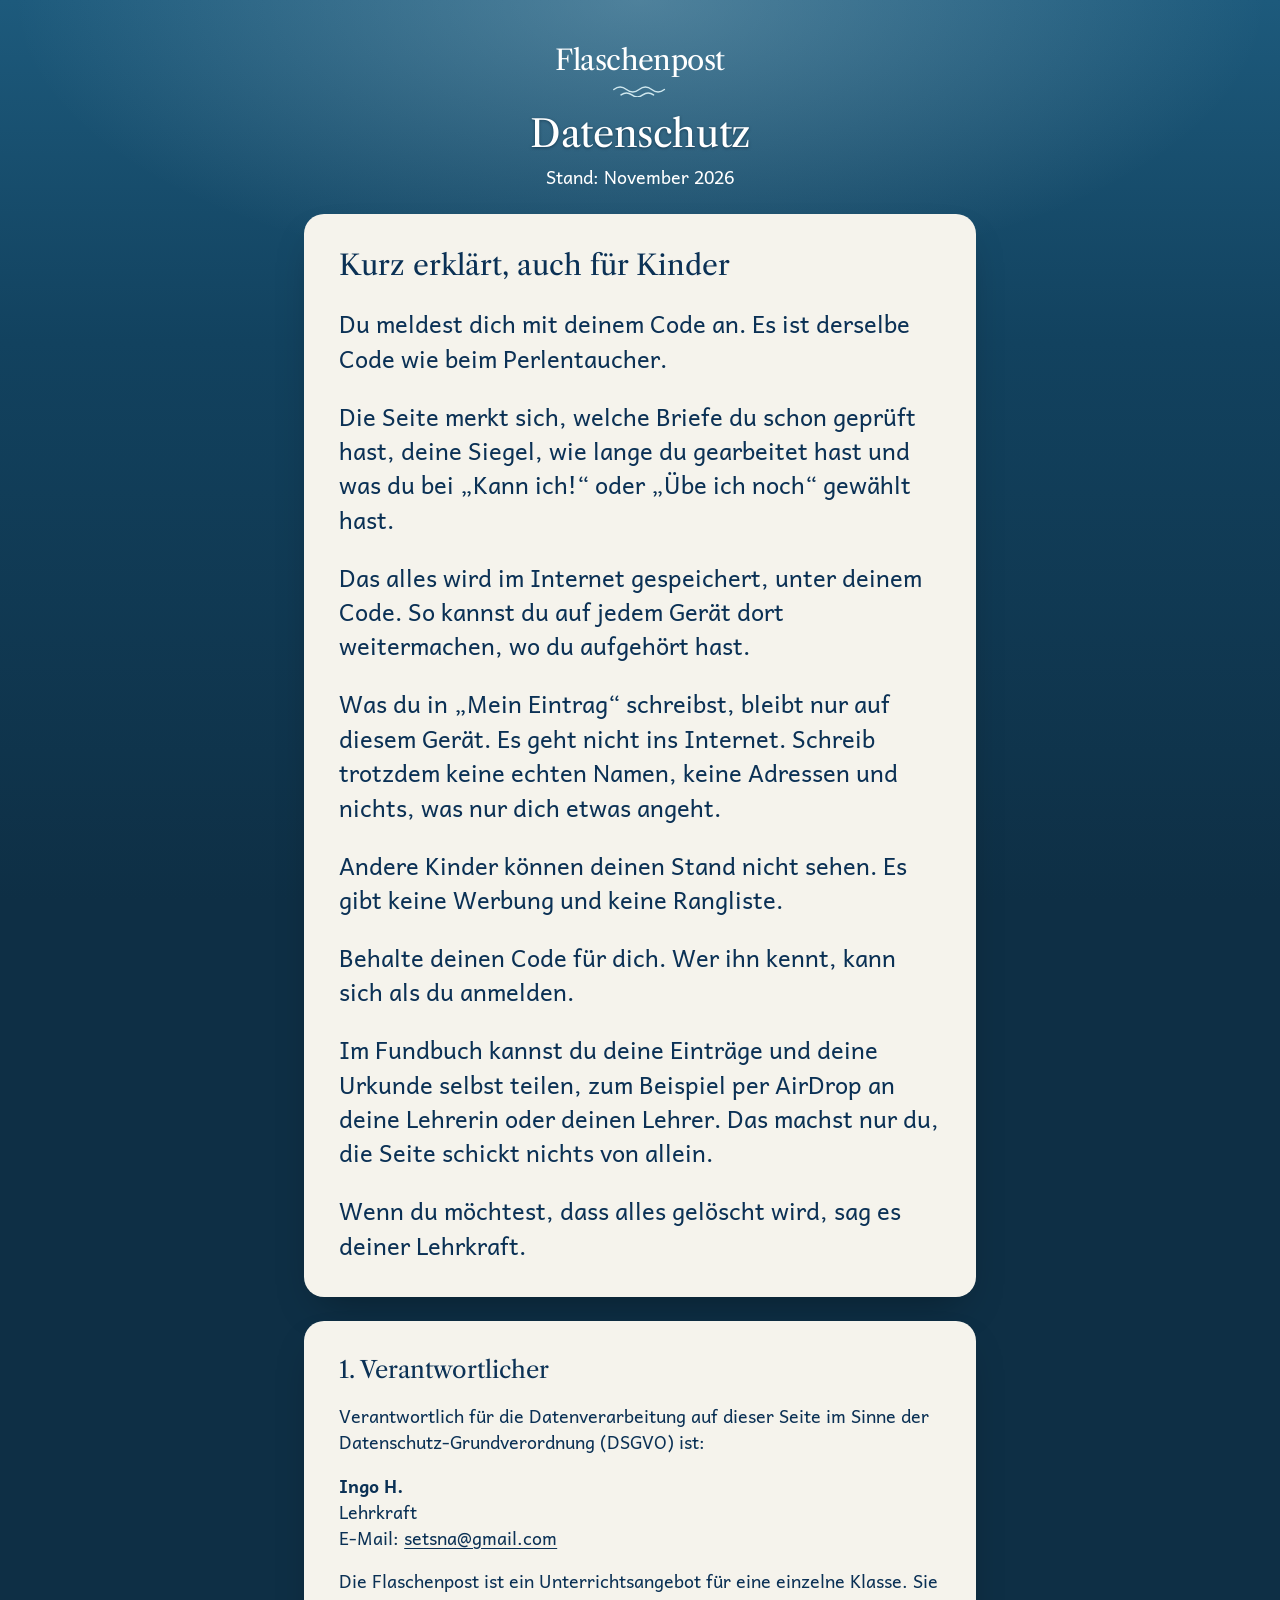
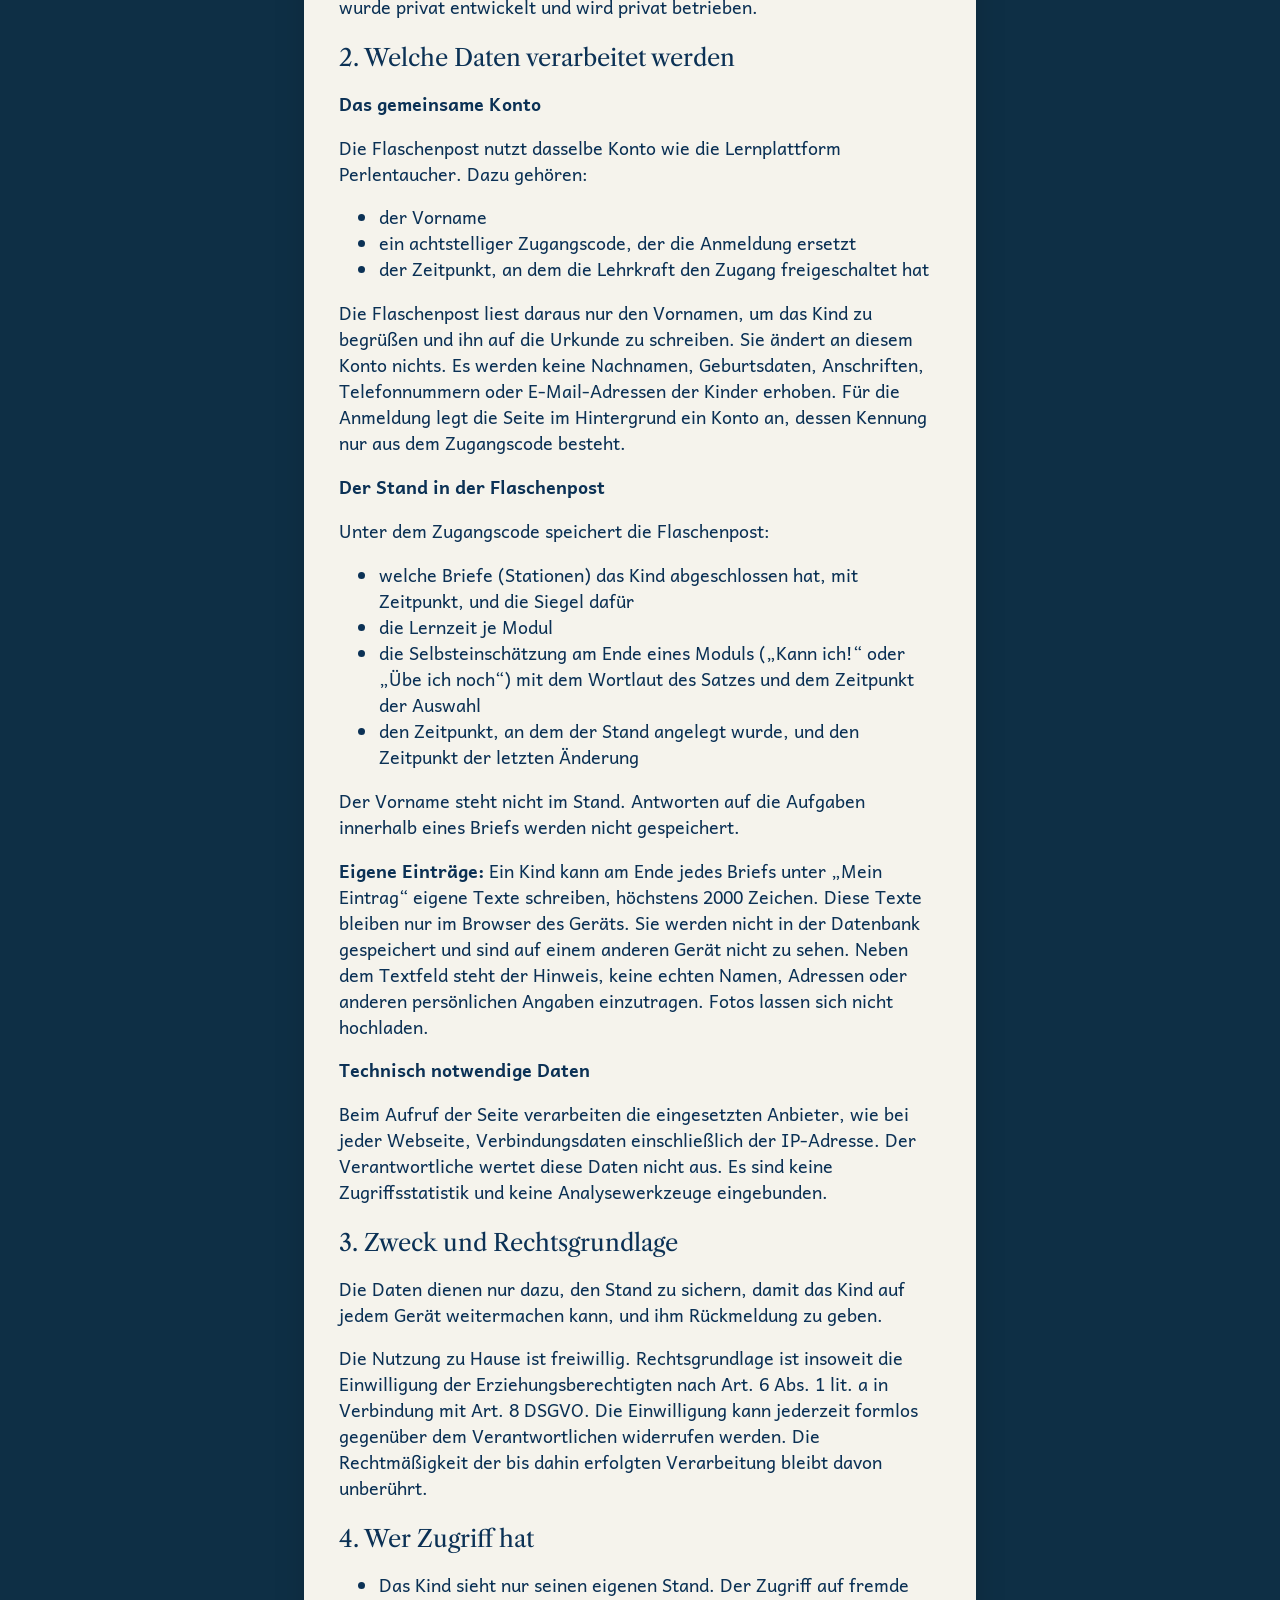
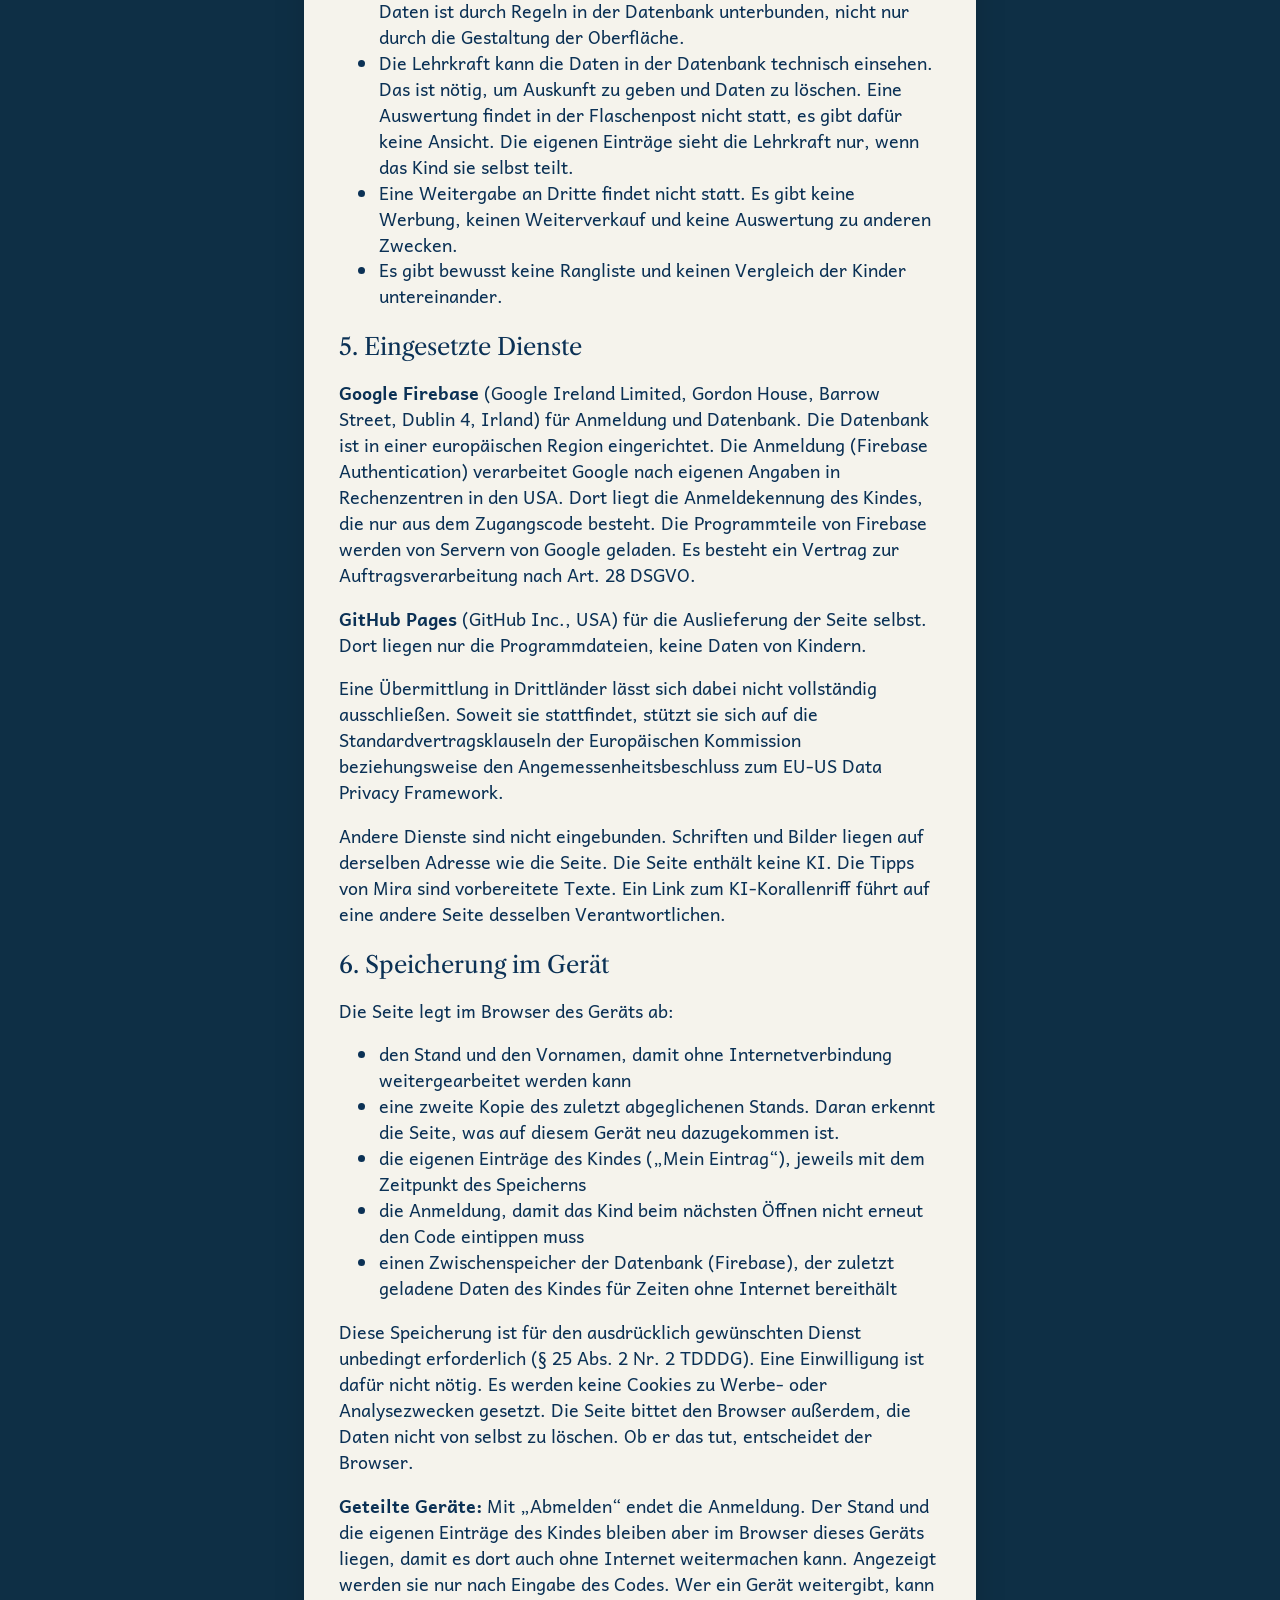
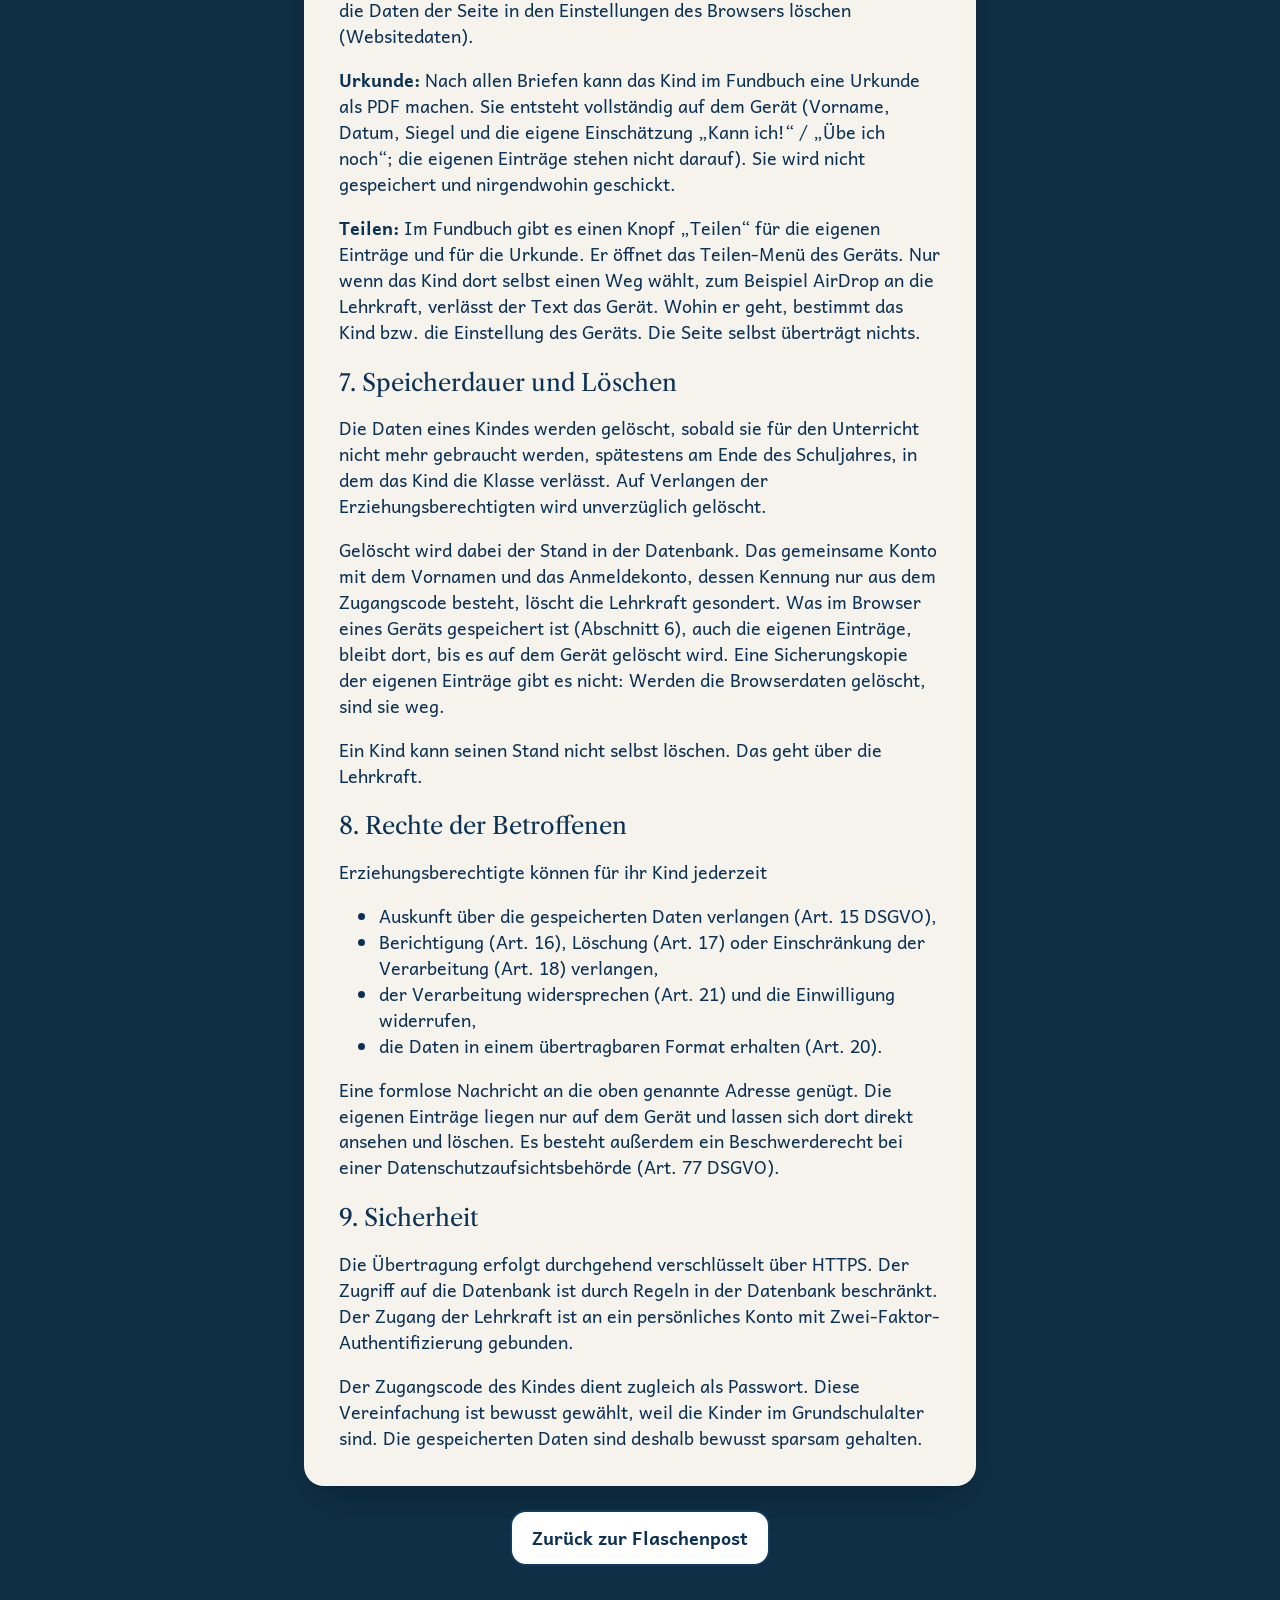
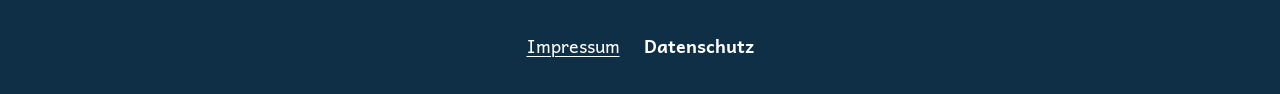
==== datenschutz.html @ 36c336b0 "Zugangscode nur noch hinter dem # aus der Adresse lesen (v=69) Ein Code hinter einem ? ginge mit dem" ====
<!doctype html>
<html lang="de">
<head>
  <meta charset="utf-8">
  <meta name="viewport" content="width=device-width, initial-scale=1, viewport-fit=cover">
  <meta http-equiv="Content-Security-Policy" content="default-src 'self'; img-src 'self'; style-src 'self'; script-src 'self'; font-src 'self'; connect-src 'self'; manifest-src 'self'; base-uri 'none'; form-action 'none'; object-src 'none'">
  <meta name="referrer" content="no-referrer">
  <meta name="robots" content="noindex, nofollow">
  <meta name="theme-color" content="#0e2f45">
  <title>Datenschutz – Flaschenpost</title>
  <link rel="icon" href="bilder/favicon-64.png?b=1">
  <link rel="manifest" href="manifest.webmanifest">
  <link rel="apple-touch-icon" href="bilder/app-180.png?b=1">
  <meta name="apple-mobile-web-app-capable" content="yes">
  <meta name="mobile-web-app-capable" content="yes">
  <meta name="apple-mobile-web-app-title" content="Flaschenpost">
  <meta name="apple-mobile-web-app-status-bar-style" content="black-translucent">
  <link rel="stylesheet" href="css/tokens.css?v=69">
  <link rel="stylesheet" href="css/flaschenpost.css?v=69">
</head>
<body>
  <main class="seite">
    <header class="kopf">
      <a class="wortmarke" href="./">Flaschenpost<svg class="welle" viewBox="0 0 62 14" aria-hidden="true" focusable="false"><path d="M2 5c5-4 9-4 14 0s9 4 14 0 9-4 14 0 9 4 14 0M10 11c4-3 8-3 12 0s8 3 12 0 8-3 12 0" fill="none" stroke-width="1.6" stroke-linecap="round"/></svg></a>
      <h1>Datenschutz</h1>
      <p class="kopf__unter">Stand: November 2026</p>
    </header>

    <section class="papier" aria-labelledby="h-kurz">
      <h2 id="h-kurz">Kurz erklärt, auch für Kinder</h2>
      <p>Du meldest dich mit deinem Code an. Es ist derselbe Code wie beim Perlentaucher.</p>
      <p>Die Seite merkt sich, welche Briefe du schon geprüft hast, deine Siegel, wie lange du gearbeitet hast und was du bei „Kann ich!“ oder „Übe ich noch“ gewählt hast.</p>
      <p>Das alles wird im Internet gespeichert, unter deinem Code. So kannst du auf jedem Gerät dort weitermachen, wo du aufgehört hast.</p>
      <p>Was du in „Mein Eintrag“ schreibst, bleibt nur auf diesem Gerät. Es geht nicht ins Internet. Schreib trotzdem keine echten Namen, keine Adressen und nichts, was nur dich etwas angeht.</p>
      <p>Andere Kinder können deinen Stand nicht sehen. Es gibt keine Werbung und keine Rangliste.</p>
      <p>Behalte deinen Code für dich. Wer ihn kennt, kann sich als du anmelden.</p>
      <p>Im Fundbuch kannst du deine Einträge und deine Urkunde selbst teilen, zum Beispiel per AirDrop an deine Lehrerin oder deinen Lehrer. Das machst nur du, die Seite schickt nichts von allein.</p>
      <p>Wenn du möchtest, dass alles gelöscht wird, sag es deiner Lehrkraft.</p>
    </section>

    <section class="papier rechtstext" aria-label="Datenschutzerklärung">
      <h2>1. Verantwortlicher</h2>
      <p>Verantwortlich für die Datenverarbeitung auf dieser Seite im Sinne der Datenschutz-Grundverordnung (DSGVO) ist:</p>
      <p><b>Ingo H.</b><br>Lehrkraft<br>E-Mail: <a href="mailto:setsna@gmail.com">setsna@gmail.com</a></p>
      <p>Die Flaschenpost ist ein Unterrichtsangebot für eine einzelne Klasse. Sie wurde privat entwickelt und wird privat betrieben.</p>

      <h2>2. Welche Daten verarbeitet werden</h2>
      <h3>Das gemeinsame Konto</h3>
      <p>Die Flaschenpost nutzt dasselbe Konto wie die Lernplattform Perlentaucher. Dazu gehören:</p>
      <ul>
        <li>der Vorname</li>
        <li>ein achtstelliger Zugangscode, der die Anmeldung ersetzt</li>
        <li>der Zeitpunkt, an dem die Lehrkraft den Zugang freigeschaltet hat</li>
      </ul>
      <p>Die Flaschenpost liest daraus nur den Vornamen, um das Kind zu begrüßen und ihn auf die Urkunde zu schreiben. Sie ändert an diesem Konto nichts. Es werden keine Nachnamen, Geburtsdaten, Anschriften, Telefonnummern oder E-Mail-Adressen der Kinder erhoben. Für die Anmeldung legt die Seite im Hintergrund ein Konto an, dessen Kennung nur aus dem Zugangscode besteht.</p>

      <h3>Der Stand in der Flaschenpost</h3>
      <p>Unter dem Zugangscode speichert die Flaschenpost:</p>
      <ul>
        <li>welche Briefe (Stationen) das Kind abgeschlossen hat, mit Zeitpunkt, und die Siegel dafür</li>
        <li>die Lernzeit je Modul</li>
        <li>die Selbsteinschätzung am Ende eines Moduls („Kann ich!“ oder „Übe ich noch“) mit dem Wortlaut des Satzes und dem Zeitpunkt der Auswahl</li>
        <li>den Zeitpunkt, an dem der Stand angelegt wurde, und den Zeitpunkt der letzten Änderung</li>
      </ul>
      <p>Der Vorname steht nicht im Stand. Antworten auf die Aufgaben innerhalb eines Briefs werden nicht gespeichert.</p>
      <p><b>Eigene Einträge:</b> Ein Kind kann am Ende jedes Briefs unter „Mein Eintrag“ eigene Texte schreiben, höchstens 2000 Zeichen. Diese Texte bleiben nur im Browser des Geräts. Sie werden nicht in der Datenbank gespeichert und sind auf einem anderen Gerät nicht zu sehen. Neben dem Textfeld steht der Hinweis, keine echten Namen, Adressen oder anderen persönlichen Angaben einzutragen. Fotos lassen sich nicht hochladen.</p>

      <h3>Technisch notwendige Daten</h3>
      <p>Beim Aufruf der Seite verarbeiten die eingesetzten Anbieter, wie bei jeder Webseite, Verbindungsdaten einschließlich der IP-Adresse. Der Verantwortliche wertet diese Daten nicht aus. Es sind keine Zugriffsstatistik und keine Analysewerkzeuge eingebunden.</p>

      <h2>3. Zweck und Rechtsgrundlage</h2>
      <p>Die Daten dienen nur dazu, den Stand zu sichern, damit das Kind auf jedem Gerät weitermachen kann, und ihm Rückmeldung zu geben.</p>
      <p>Die Nutzung zu Hause ist freiwillig. Rechtsgrundlage ist insoweit die Einwilligung der Erziehungsberechtigten nach Art. 6 Abs. 1 lit. a in Verbindung mit Art. 8 DSGVO. Die Einwilligung kann jederzeit formlos gegenüber dem Verantwortlichen widerrufen werden. Die Rechtmäßigkeit der bis dahin erfolgten Verarbeitung bleibt davon unberührt.</p>

      <h2>4. Wer Zugriff hat</h2>
      <ul>
        <li>Das Kind sieht nur seinen eigenen Stand. Der Zugriff auf fremde Daten ist durch Regeln in der Datenbank unterbunden, nicht nur durch die Gestaltung der Oberfläche.</li>
        <li>Die Lehrkraft kann die Daten in der Datenbank technisch einsehen. Das ist nötig, um Auskunft zu geben und Daten zu löschen. Eine Auswertung findet in der Flaschenpost nicht statt, es gibt dafür keine Ansicht. Die eigenen Einträge sieht die Lehrkraft nur, wenn das Kind sie selbst teilt.</li>
        <li>Eine Weitergabe an Dritte findet nicht statt. Es gibt keine Werbung, keinen Weiterverkauf und keine Auswertung zu anderen Zwecken.</li>
        <li>Es gibt bewusst keine Rangliste und keinen Vergleich der Kinder untereinander.</li>
      </ul>

      <h2>5. Eingesetzte Dienste</h2>
      <p><b>Google Firebase</b> (Google Ireland Limited, Gordon House, Barrow Street, Dublin 4, Irland) für Anmeldung und Datenbank. Die Datenbank ist in einer europäischen Region eingerichtet. Die Anmeldung (Firebase Authentication) verarbeitet Google nach eigenen Angaben in Rechenzentren in den USA. Dort liegt die Anmeldekennung des Kindes, die nur aus dem Zugangscode besteht. Die Programmteile von Firebase werden von Servern von Google geladen. Es besteht ein Vertrag zur Auftragsverarbeitung nach Art. 28 DSGVO.</p>
      <p><b>GitHub Pages</b> (GitHub Inc., USA) für die Auslieferung der Seite selbst. Dort liegen nur die Programmdateien, keine Daten von Kindern.</p>
      <p>Eine Übermittlung in Drittländer lässt sich dabei nicht vollständig ausschließen. Soweit sie stattfindet, stützt sie sich auf die Standardvertragsklauseln der Europäischen Kommission beziehungsweise den Angemessenheitsbeschluss zum EU-US Data Privacy Framework.</p>
      <p>Andere Dienste sind nicht eingebunden. Schriften und Bilder liegen auf derselben Adresse wie die Seite. Die Seite enthält keine KI. Die Tipps von Mira sind vorbereitete Texte. Ein Link zum KI-Korallenriff führt auf eine andere Seite desselben Verantwortlichen.</p>

      <h2>6. Speicherung im Gerät</h2>
      <p>Die Seite legt im Browser des Geräts ab:</p>
      <ul>
        <li>den Stand und den Vornamen, damit ohne Internetverbindung weitergearbeitet werden kann</li>
        <li>eine zweite Kopie des zuletzt abgeglichenen Stands. Daran erkennt die Seite, was auf diesem Gerät neu dazugekommen ist.</li>
        <li>die eigenen Einträge des Kindes („Mein Eintrag“), jeweils mit dem Zeitpunkt des Speicherns</li>
        <li>die Anmeldung, damit das Kind beim nächsten Öffnen nicht erneut den Code eintippen muss</li>
        <li>einen Zwischenspeicher der Datenbank (Firebase), der zuletzt geladene Daten des Kindes für Zeiten ohne Internet bereithält</li>
      </ul>
      <p>Diese Speicherung ist für den ausdrücklich gewünschten Dienst unbedingt erforderlich (§ 25 Abs. 2 Nr. 2 TDDDG). Eine Einwilligung ist dafür nicht nötig. Es werden keine Cookies zu Werbe- oder Analysezwecken gesetzt. Die Seite bittet den Browser außerdem, die Daten nicht von selbst zu löschen. Ob er das tut, entscheidet der Browser.</p>
      <p><b>Geteilte Geräte:</b> Mit „Abmelden“ endet die Anmeldung. Der Stand und die eigenen Einträge des Kindes bleiben aber im Browser dieses Geräts liegen, damit es dort auch ohne Internet weitermachen kann. Angezeigt werden sie nur nach Eingabe des Codes. Wer ein Gerät weitergibt, kann die Daten der Seite in den Einstellungen des Browsers löschen (Websitedaten).</p>
      <p><b>Urkunde:</b> Nach allen Briefen kann das Kind im Fundbuch eine Urkunde als PDF machen. Sie entsteht vollständig auf dem Gerät (Vorname, Datum, Siegel und die eigene Einschätzung „Kann ich!“ / „Übe ich noch“; die eigenen Einträge stehen nicht darauf). Sie wird nicht gespeichert und nirgendwohin geschickt.</p>
      <p><b>Teilen:</b> Im Fundbuch gibt es einen Knopf „Teilen“ für die eigenen Einträge und für die Urkunde. Er öffnet das Teilen-Menü des Geräts. Nur wenn das Kind dort selbst einen Weg wählt, zum Beispiel AirDrop an die Lehrkraft, verlässt der Text das Gerät. Wohin er geht, bestimmt das Kind bzw. die Einstellung des Geräts. Die Seite selbst überträgt nichts.</p>

      <h2>7. Speicherdauer und Löschen</h2>
      <p>Die Daten eines Kindes werden gelöscht, sobald sie für den Unterricht nicht mehr gebraucht werden, spätestens am Ende des Schuljahres, in dem das Kind die Klasse verlässt. Auf Verlangen der Erziehungsberechtigten wird unverzüglich gelöscht.</p>
      <p>Gelöscht wird dabei der Stand in der Datenbank. Das gemeinsame Konto mit dem Vornamen und das Anmeldekonto, dessen Kennung nur aus dem Zugangscode besteht, löscht die Lehrkraft gesondert. Was im Browser eines Geräts gespeichert ist (Abschnitt 6), auch die eigenen Einträge, bleibt dort, bis es auf dem Gerät gelöscht wird. Eine Sicherungskopie der eigenen Einträge gibt es nicht: Werden die Browserdaten gelöscht, sind sie weg.</p>
      <p>Ein Kind kann seinen Stand nicht selbst löschen. Das geht über die Lehrkraft.</p>

      <h2>8. Rechte der Betroffenen</h2>
      <p>Erziehungsberechtigte können für ihr Kind jederzeit</p>
      <ul>
        <li>Auskunft über die gespeicherten Daten verlangen (Art. 15 DSGVO),</li>
        <li>Berichtigung (Art. 16), Löschung (Art. 17) oder Einschränkung der Verarbeitung (Art. 18) verlangen,</li>
        <li>der Verarbeitung widersprechen (Art. 21) und die Einwilligung widerrufen,</li>
        <li>die Daten in einem übertragbaren Format erhalten (Art. 20).</li>
      </ul>
      <p>Eine formlose Nachricht an die oben genannte Adresse genügt. Die eigenen Einträge liegen nur auf dem Gerät und lassen sich dort direkt ansehen und löschen. Es besteht außerdem ein Beschwerderecht bei einer Datenschutzaufsichtsbehörde (Art. 77 DSGVO).</p>

      <h2>9. Sicherheit</h2>
      <p>Die Übertragung erfolgt durchgehend verschlüsselt über HTTPS. Der Zugriff auf die Datenbank ist durch Regeln in der Datenbank beschränkt. Der Zugang der Lehrkraft ist an ein persönliches Konto mit Zwei-Faktor-Authentifizierung gebunden.</p>
      <p>Der Zugangscode des Kindes dient zugleich als Passwort. Diese Vereinfachung ist bewusst gewählt, weil die Kinder im Grundschulalter sind. Die gespeicherten Daten sind deshalb bewusst sparsam gehalten.</p>
    </section>

    <p class="knopfreihe zurueck"><a class="knopf" href="./">Zurück zur Flaschenpost</a></p>
  </main>
  <footer class="fuss"><a href="impressum.html">Impressum</a> <a href="datenschutz.html" aria-current="page">Datenschutz</a></footer>
</body>
</html>
---- css/tokens.css ----
/* Flaschenpost: Schriften, Farben, Abstände, Schriftgrößen. Werte aus DESIGN.md. */

@font-face {
  font-family: 'Libre Caslon Text';
  src: url('../schriften/libre-caslon-text.woff2') format('woff2');
  font-weight: 400 700;
  font-style: normal;
  font-display: swap;
}
@font-face {
  font-family: 'Andika';
  src: url('../schriften/andika-regular.woff2') format('woff2');
  font-weight: 400;
  font-style: normal;
  font-display: swap;
}
@font-face {
  font-family: 'Andika';
  src: url('../schriften/andika-bold.woff2') format('woff2');
  font-weight: 700;
  font-style: normal;
  font-display: swap;
}

:root {
  /* Farben */
  --tiefe: #0e2f45;
  --navy: #0b3155;
  --navy-weich: #133c5a;
  --welle: #2d6f98;
  --weiss: #ffffff;
  --papier: #f5f3ec;
  --papier-linie: #d9d3c2;
  --tinte-leise: #4a6275;
  --lagune-ersatz: #cfe7ee;
  --glas-kante: rgba(255, 255, 255, 0.5);
  --glas-glanz: rgba(255, 255, 255, 0.62);
  --glas-oben: rgba(214, 242, 252, 0.13);
  --glas-unten: rgba(40, 110, 150, 0.06);
  --glas-schatten: rgba(0, 0, 0, 0.36);
  --nebel: rgba(10, 52, 84, 0.7);
  --nebel-quer: rgba(10, 52, 84, 0.7);   /* Glasfenster: hält kleine weiße Schrift auch über hellem Wasser und Sand auf AA */
  --lesetiefe: rgba(4, 30, 50, 0.55);   /* Schatten unter weißer Schrift auf Wasser */

  /* Schriften */
  --schrift-name: 'Libre Caslon Text', Georgia, 'Times New Roman', serif;
  --schrift-text: 'Andika', 'Trebuchet MS', system-ui, sans-serif;

  /* Schriftgrößen (rem, damit die Browser-Einstellung wirkt) */
  --gr-display: clamp(2.25rem, 1.6rem + 2.4vw, 3.75rem);
  --gr-title: clamp(1.75rem, 1.4rem + 1.2vw, 2.5rem);
  --gr-frage: clamp(1.375rem, 1.2rem + 0.7vw, 1.875rem);
  --gr-fundstueck: clamp(1.375rem, 1.15rem + 0.6vw, 1.75rem);
  --gr-text: clamp(1.25rem, 1rem + 0.6vw, 1.625rem);
  --gr-label: clamp(1rem, 0.9rem + 0.3vw, 1.125rem);
  --gr-klein: clamp(1rem, 0.92rem + 0.25vw, 1.125rem);

  /* Abstände */
  --a-xs: 0.25rem;
  --a-s: 0.5rem;
  --a-m: 1rem;
  --a-l: 1.5rem;
  --a-xl: 2.5rem;
  --a-xxl: 4rem;
  --zeile: 34em;

  /* Rundungen */
  --r-fenster: 2rem;
  --r-papier: 1.25rem;
  --r-knopf: 1rem;

  /* Bewegung */
  --kurve: cubic-bezier(0.16, 1, 0.3, 1);
  --dauer: 220ms;

  /* Touchziel */
  --tippen: 48px;
}
---- css/flaschenpost.css ----
/* Flaschenpost: Gerüst und Startseite (Etappe 1c). Werte in css/tokens.css. */

*, *::before, *::after { box-sizing: border-box; }

html {
  background: var(--tiefe);
  overflow-x: hidden;
  color-scheme: light;
  -webkit-text-size-adjust: 100%;
  text-size-adjust: 100%;
}

body {
  margin: 0;
  min-height: 100svh;
  font-family: var(--schrift-text);
  font-size: var(--gr-text);
  line-height: 1.45;
  font-synthesis: none;
  color: var(--weiss);
  /* Wasser für Datenschutz und Impressum; die Startseite legt das Lagunenbild darüber */
  background:
    radial-gradient(ellipse 70% 45% at 50% 0%, rgba(207, 231, 238, 0.28), transparent 70%),
    linear-gradient(180deg, #1d5a7c 0%, #12425f 38%, var(--tiefe) 100%);
  background-attachment: fixed;
  display: flex;
  flex-direction: column;
}

::selection { background: var(--navy); color: var(--papier); }

a { color: inherit; text-underline-offset: 0.18em; text-decoration-thickness: 0.08em; }

/* Lange Wörter bei großer Schrift (z. B. 200 %) umbrechen statt seitlich überlaufen; ohne Silbentrennung, die erschwert Leseanfängern das Lesen */
body { overflow-wrap: break-word; }
:focus-visible { outline: 3px solid var(--weiss); outline-offset: 3px; }
.papier :focus-visible { outline-color: var(--navy); }

/* hidden muss immer gewinnen, auch gegen display: flex (z. B. .knopfreihe, .knopf) */
[hidden] { display: none !important; }

.nurvorlesen {
  position: absolute; width: 1px; height: 1px; margin: -1px; padding: 0;
  overflow: hidden; clip: rect(0 0 0 0); white-space: nowrap; border: 0;
}

/* ---------- Seite ---------- */
.seite {
  flex: 1;
  width: 100%;
  max-width: 44rem;
  margin: 0 auto;
  padding: max(var(--a-xl), env(safe-area-inset-top)) max(var(--a-m), env(safe-area-inset-right)) var(--a-xl) max(var(--a-m), env(safe-area-inset-left));
}
.seite:focus { outline: none; }

/* ---------- Kopf ---------- */
.kopf { text-align: center; margin-bottom: var(--a-l); }
.wortmarke {
  display: inline-flex; flex-direction: column; align-items: center; gap: var(--a-xs);
  font-family: var(--schrift-name); font-size: var(--gr-frage); letter-spacing: -0.02em;
  text-decoration: none; color: var(--weiss);
  min-height: var(--tippen); justify-content: center;
}
.welle { width: 3.5rem; height: auto; }
.welle path { stroke: var(--lagune-ersatz); }
.kopf h1 {
  font-family: var(--schrift-name); font-weight: 400; font-size: var(--gr-title);
  line-height: 1.12; letter-spacing: -0.01em; margin: var(--a-m) 0 0;
  text-wrap: balance;
  text-shadow: 0 1px 3px var(--lesetiefe);
}
.kopf h1:focus { outline: none; }
.mira {
  display: block; width: clamp(7rem, 5rem + 10vw, 10rem); height: auto; aspect-ratio: 1;
  margin: var(--a-l) auto 0; border-radius: 50%;
  border: 2px solid var(--glas-kante);
  box-shadow: 0 18px 40px -16px var(--glas-schatten);
  object-fit: cover;
}

/* ---------- Papier ---------- */
.papier {
  background: var(--papier);
  color: var(--navy);
  border-radius: var(--r-papier);
  padding: clamp(1.25rem, 1rem + 1.5vw, 2.5rem);
  box-shadow: 0 18px 40px -16px var(--glas-schatten);
  margin: 0 auto var(--a-l);
  max-width: calc(var(--zeile) + 5rem);
}
.papier > :first-child { margin-top: 0; }
.papier > :last-child { margin-bottom: 0; }
.papier h2 {
  font-family: var(--schrift-name); font-weight: 400; font-size: var(--gr-frage);
  line-height: 1.2; margin: var(--a-l) 0 var(--a-s); text-wrap: balance;
}
.papier p, .papier li { max-width: var(--zeile); }
.leise { color: var(--tinte-leise); font-size: var(--gr-klein); }

/* ---------- Knöpfe ---------- */
.knopf {
  display: inline-flex; align-items: center; justify-content: center; gap: var(--a-s);
  min-height: 3.5rem; padding: 0.75rem 1.25rem;
  font: inherit; font-weight: 700; font-size: var(--gr-label); line-height: 1.25;
  color: var(--navy); background: var(--weiss);
  border: 2px solid var(--navy-weich); border-radius: var(--r-knopf);
  cursor: pointer; text-align: center; text-decoration: none;
  transition: transform var(--dauer) var(--kurve);
  -webkit-tap-highlight-color: transparent;
}
.knopf:active { transform: scale(0.98); }
.knopf[disabled] { opacity: 0.55; cursor: not-allowed; }
.knopf.haupt { background: var(--navy); color: var(--weiss); border-color: var(--navy); }
.knopf.leise-knopf { background: transparent; }
.knopfreihe { display: flex; flex-wrap: wrap; gap: var(--a-s) var(--a-m); align-items: center; margin: var(--a-l) 0 0; }

/* ---------- Formular ---------- */
label { display: block; font-weight: 700; margin-bottom: var(--a-s); }
input[type="text"] {
  width: 100%; max-width: 22rem; min-height: 3.5rem;
  font: inherit; color: var(--navy); caret-color: var(--navy);
  background: var(--weiss);
  border: 2px solid var(--tinte-leise); border-radius: var(--r-knopf);
  padding: 0.6rem 1rem;
}
input[type="text"]:focus-visible { outline: 3px solid var(--navy); outline-offset: 2px; border-color: var(--navy); }
.hinweis-feld { min-height: 1.45em; margin: var(--a-s) 0 0; font-weight: 700; }
.hinweis-feld:empty { min-height: 0; }
/* Zugangscode: Großbuchstaben, etwas Luft zwischen den Zeichen (wie beim Zahlenschwarm) */
.code-feld { max-width: 16rem; letter-spacing: 0.12em; text-transform: uppercase; }

/* ---------- Kinderliste ---------- */

/* ---------- Meldung, Vorschau ---------- */
.meldung-bereich { position: sticky; bottom: 0; display: flex; justify-content: center; padding: 0 var(--a-m) var(--a-m); pointer-events: none; }
.meldung {
  margin: 0; max-width: 34rem; pointer-events: auto;
  background: var(--papier); color: var(--navy);
  border: 2px solid var(--navy); border-radius: var(--r-knopf);
  padding: 0.75rem 1rem; font-size: var(--gr-klein); font-weight: 700;
  box-shadow: 0 18px 40px -16px var(--glas-schatten);
}
.meldung:empty { display: none; }
.vorschau-hinweis {
  margin: 0; padding: 0.5rem 1rem; text-align: center;
  background: var(--papier); color: var(--navy); font-weight: 700; font-size: var(--gr-klein);
}

/* ---------- Erwachsenenbereich ---------- */
.erwachsene summary {
  cursor: pointer; min-height: var(--tippen); display: flex; align-items: center; gap: var(--a-s);
  list-style: none;
}
.erwachsene summary::-webkit-details-marker { display: none; }
.erwachsene summary::before {
  content: ''; width: 0.6em; height: 0.6em; flex: none;
  border-right: 2px solid currentColor; border-bottom: 2px solid currentColor;
  transform: rotate(-45deg); transition: transform var(--dauer) var(--kurve);
}
.erwachsene[open] summary::before { transform: rotate(45deg); }
.erwachsene summary h2 { margin: 0; }

/* ---------- Dialog ---------- */
.dialog {
  border: 2px solid var(--glas-kante); border-radius: var(--r-papier);
  background: var(--papier); color: var(--navy);
  padding: clamp(1.25rem, 1rem + 1.5vw, 2rem);
  max-width: min(32rem, calc(100vw - 2rem));
  box-shadow: 0 26px 50px -10px var(--glas-schatten);
}
.dialog :focus-visible { outline-color: var(--navy); }
.dialog::backdrop { background: rgba(6, 30, 48, 0.6); }
.dialog h2 { font-family: var(--schrift-name); font-weight: 400; font-size: var(--gr-frage); margin: 0 0 var(--a-s); }

/* ---------- Rechtstexte ---------- */
.kopf__unter { margin: var(--a-s) 0 0; font-size: var(--gr-klein); }
/* Kleine Schrift nur innen, damit das Blatt so breit ist wie die anderen (Breite hängt an em) */
.rechtstext > :not(h2) { font-size: var(--gr-klein); }
.rechtstext h2 { font-size: var(--gr-text); }
.rechtstext a { overflow-wrap: anywhere; }
.zurueck { justify-content: center; }
.fuss a[aria-current="page"] { text-decoration: none; font-weight: 700; }

/* ---------- Fuß ---------- */
.fuss { display: flex; flex-wrap: wrap; justify-content: center; gap: var(--a-s) var(--a-l); padding: var(--a-m) var(--a-m) max(var(--a-l), env(safe-area-inset-bottom)); font-size: var(--gr-klein); }
.fuss a { min-height: var(--tippen); display: inline-flex; align-items: center; }

/* ---------- Lagune: Bild, Licht, Blasen ---------- */
/* Body ohne eigenen Grund, sonst deckt er das Bild (z-index -2) zu; html trägt die Tiefe */
.lagune { background: none; }
/* Verlauf unter dem Bild: solange es lädt (auch nach dem Drehen), steht Navy oben trotzdem im Hellen */
.wasser {
  position: fixed; inset: 0; z-index: -2; pointer-events: none;
  background: linear-gradient(180deg, #8fd0d2 0%, #3f9fb0 22%, #1d5f86 50%, var(--tiefe) 100%);
}
.wasser img { width: 100%; height: 100%; object-fit: cover; object-position: 50% 0%; display: block; }

/* Licht und Blasen: nur opacity und transform, damit alte iPads flüssig bleiben */
.licht, .blasen { position: absolute; z-index: -1; pointer-events: none; }
.licht {
  top: 0; left: 50%;
  width: min(56rem, 100%); height: 24rem;
  transform: translateX(-50%);
  background: radial-gradient(ellipse 42% 62% at 50% 0%, rgba(255, 252, 235, 0.5), rgba(220, 244, 250, 0.18) 55%, transparent 78%);
  opacity: 0.75;
  animation: licht-atmen 9s ease-in-out infinite alternate;
}
@keyframes licht-atmen { to { opacity: 1; transform: translateX(-50%) scaleX(1.06); } }

.blasen { inset: 0 0 auto; height: 100vh; height: 100svh; overflow: hidden; }
.blasen span {
  position: absolute; bottom: 0;
  width: 0.875rem; aspect-ratio: 1; border-radius: 50%;
  border: 1px solid rgba(235, 250, 255, 0.55);
  background: radial-gradient(circle at 32% 30%, rgba(255, 255, 255, 0.7) 0 14%, rgba(200, 238, 250, 0.08) 40%, transparent 70%);
  opacity: 0;
  animation: blase-steigt 18s linear infinite;
}
.blasen span:nth-child(1) { left: 1%; animation-duration: 17s; animation-delay: -2s; }
.blasen span:nth-child(2) { left: 2.4%; width: 0.5625rem; animation-duration: 22s; animation-delay: -11s; }
.blasen span:nth-child(3) { left: 3.6%; width: 0.375rem; animation-duration: 15s; animation-delay: -7s; }
.blasen span:nth-child(4) { right: 1%; width: 0.6875rem; animation-duration: 20s; animation-delay: -4s; }
.blasen span:nth-child(5) { right: 2.6%; width: 0.4375rem; animation-duration: 16s; animation-delay: -13s; }
.blasen span:nth-child(6) { right: 3.6%; width: 0.5625rem; animation-duration: 24s; animation-delay: -18s; }
@keyframes blase-steigt {
  0% { transform: translate3d(0, 0, 0); opacity: 0; }
  10% { opacity: 0.9; }
  50% { transform: translate3d(10px, -50vh, 0); }
  85% { opacity: 0.7; }
  100% { transform: translate3d(-6px, -100vh, 0); opacity: 0; }
}
.ruht .licht, .ruht .blasen span { animation-play-state: paused; }

/* Im Licht steht Navy (wie Lernlagune), nie auf dunklem Wasser */
.lagune .kopf, .lagune .wortmarke { color: var(--navy); }
.lagune .welle path { stroke: var(--welle); }
.lagune .kopf h1 { text-shadow: 0 1px 2px rgba(255, 255, 255, 0.35); }

/* ---------- Startseite: nächster Brief ---------- */
.brief {
  display: grid; grid-template-columns: auto minmax(0, 1fr);
  grid-template-areas: "mira titel" "mira text";
  gap: var(--a-s) clamp(1rem, 0.5rem + 2vw, 2rem); align-items: start;
}
.brief picture { grid-area: mira; }
.brief .mira { margin: 0; width: clamp(4.5rem, 2.5rem + 8vw, 8.5rem); }
.brief h2 { grid-area: titel; margin: 0; align-self: end; }
.brief__text { grid-area: text; }
.brief__text > :first-child { margin-top: 0; }
/* Schmal (Handy): Mira klein neben der Überschrift, Text über die ganze Breite */
@media (max-width: 34rem) {
  .brief { grid-template-areas: "mira titel" "text text"; align-items: center; }
  .brief .mira { width: 4rem; }
  .brief h2 { align-self: center; }
  /* Fenstertitel sollen in eine Zeile passen: Flaschen und Innenabstand etwas kleiner */
  .fenster-liste .fenster { padding: 0.75rem 1rem; column-gap: var(--a-s); }
  .fenster-liste .flasche { width: 1.75rem; }
  .fenster-liste .flaschen { gap: 0.25rem; }
}
.brief__text > :last-child { margin-bottom: 0; }
.brief .knopfreihe { margin: var(--a-m) 0; }

/* ---------- Startseite: alle Briefe in Glasfenstern ---------- */
.alle { max-width: calc(var(--zeile) + 5rem); margin: var(--a-xl) auto var(--a-l); }
.alle h2 {
  font-family: var(--schrift-name); font-weight: 400; font-size: var(--gr-frage);
  margin: 0 0 var(--a-m); text-shadow: 0 1px 3px var(--lesetiefe);
}
.fenster-liste { list-style: none; margin: 0; padding: 0; display: grid; gap: var(--a-s); }
.fenster {
  width: 100%; min-height: 5.5rem;
  display: grid; grid-template-columns: minmax(0, 1fr) auto; grid-template-areas: "name flaschen" "kurz flaschen";
  align-items: center; column-gap: var(--a-m);
  padding: 0.875rem 1.25rem; text-align: left;
  font: inherit; color: var(--weiss); cursor: pointer;
  border: 2px solid var(--glas-kante); border-radius: var(--r-fenster);
  background: linear-gradient(180deg, var(--glas-oben), var(--glas-unten)), var(--nebel-quer);
  box-shadow: inset 0 1px 0 var(--glas-glanz), 0 18px 40px -16px var(--glas-schatten);
  -webkit-backdrop-filter: blur(6px) saturate(140%);
  backdrop-filter: blur(6px) saturate(140%);
  transition: transform var(--dauer) var(--kurve);
  -webkit-tap-highlight-color: transparent;
}
.fenster:active { transform: scale(0.985); }
.fenster__name { grid-area: name; font-family: var(--schrift-name); font-size: var(--gr-frage); line-height: 1.15; text-shadow: 0 1px 3px var(--lesetiefe); }
.fenster__kurz { grid-area: kurz; font-size: var(--gr-klein); text-shadow: 0 1px 2px var(--lesetiefe); }
.flaschen { grid-area: flaschen; display: flex; gap: 0.5rem; }

.flasche { width: 2.75rem; height: auto; overflow: visible; }
.flasche__glas, .flasche__korken { fill: none; stroke: var(--weiss); stroke-width: 1.6; stroke-linejoin: round; }
.flasche--voll .flasche__glas { fill: rgba(255, 255, 255, 0.16); }
.flasche--voll .flasche__korken { fill: var(--weiss); }
.flasche__brief { fill: var(--papier); stroke: var(--navy); stroke-width: 0.8; }
.flasche__siegel { fill: var(--navy); }

/* ---------- Startseite: Wahl unten ---------- */
.wahl { display: flex; flex-wrap: wrap; justify-content: center; gap: var(--a-s) var(--a-m); margin: var(--a-xl) auto var(--a-l); }
.knopf.glas-knopf {
  color: var(--weiss); background: var(--nebel); border-color: var(--glas-kante);
  -webkit-backdrop-filter: blur(6px); backdrop-filter: blur(6px);
}
.vorschau-satz {
  width: fit-content; max-width: 100%; margin: 0 auto var(--a-l); padding: 0.375rem 0.875rem;
  text-align: center; font-size: var(--gr-klein);
  background: var(--nebel); border-radius: var(--r-knopf);
  -webkit-backdrop-filter: blur(6px); backdrop-filter: blur(6px);
}

/* Hierarchie der Startseite: Name > Brief > Fenster */
.seite--start .kopf h1 { font-size: var(--gr-display); }
.seite--start .wortmarke { font-size: var(--gr-text); }

/* Briefcharakter mit eigenem Material: eine Haarlinie wie die Zeile unter einem Brief */
.brief__meta { border-top: 1px solid var(--papier-linie); padding-top: var(--a-s); }

/* Querformat (iPad quer, Tafel): Brief links, alle Briefe rechts */
@media (orientation: landscape) and (min-width: 60rem) {
  .seite--start {
    max-width: 78rem;
    display: grid; grid-template-columns: minmax(0, 1.2fr) minmax(0, 1fr);
    column-gap: var(--a-xl); align-items: start; align-content: start;
    padding-left: max(var(--a-xl), env(safe-area-inset-left));
    padding-right: max(var(--a-xl), env(safe-area-inset-right));
  }
  .seite--start > * { grid-column: 1 / -1; }
  .seite--start > .brief { grid-column: 1; margin: 0; max-width: none; }
  .seite--start > .alle { grid-column: 2; margin: 0; max-width: none; }
  .seite--start .kopf h1 { margin-top: var(--a-s); }
  /* Hier steht die Überschrift noch im hellen Licht: Navy statt Weiß */
  .seite--start .alle h2 { color: var(--navy); text-shadow: 0 1px 2px rgba(255, 255, 255, 0.35); }
}

/* Tafel und große Bildschirme: alles eine Stufe größer, damit die letzte Reihe mitliest */
@media (min-width: 1500px) and (min-height: 950px) {
  html { font-size: 118.75%; }
  :root { --gr-klein: 1.3rem; }   /* „Du übst“, „Aufgabe 2 von 4“, Fußzeile: aus 4 m lesbar */
}

/* Auf dem Lagunenbild liegt unten heller Sand: Links auf dunklem Nebel */
.lagune .fuss { gap: var(--a-s); flex-wrap: wrap; }
.lagune .fuss a {
  padding: 0 0.875rem; border-radius: var(--r-knopf);
  background: var(--nebel);
  -webkit-backdrop-filter: blur(6px); backdrop-filter: blur(6px);
}

@media (prefers-reduced-motion: reduce) {
  .licht { animation: none; opacity: 0.85; }
  .blasen { display: none; }
  *, *::before, *::after { transition-duration: 0.01ms !important; animation-duration: 0.01ms !important; animation-iteration-count: 1 !important; }
}

/* ---------- Fundbuch ---------- */
.kopf--buch .pfeil-knopf { margin: 0 auto var(--a-m) 0; }
.pfeil-knopf {
  display: flex; align-items: center; justify-content: center;
  width: max(48px, 3.5rem); height: max(48px, 3.5rem); padding: 0;
  border: 2px solid var(--glas-kante); border-radius: 50%; cursor: pointer;
  background: var(--weiss); color: var(--navy);
  box-shadow: 0 18px 40px -16px var(--glas-schatten);
  transition: transform var(--dauer) var(--kurve);
  -webkit-tap-highlight-color: transparent;
}
.pfeil-knopf:active { transform: scale(0.95); }
.pfeil-knopf svg { width: 55%; height: 55%; }
.pfeil-knopf path { stroke: var(--navy); }
.pfeil-knopf:focus-visible { outline-color: var(--navy); }

.buch h3 { font-family: var(--schrift-name); font-weight: 400; font-size: var(--gr-text); margin: var(--a-l) 0 var(--a-s); }
/* Erstes Thema direkt unter „Meine Briefe“: mehr Abstand, sonst liest es sich (v. a. bei großer Schrift) wie ein zweizeiliger Titel */
.buch h2 + h3 { margin-top: var(--a-l); }

.siegel-liste { list-style: none; margin: 0; padding: 0; display: grid; grid-template-columns: repeat(auto-fill, minmax(min(12rem, 100%), 1fr)); gap: var(--a-s) var(--a-l); }
.siegel-zeile { display: flex; flex-wrap: wrap; align-items: center; gap: var(--a-m); min-height: var(--tippen); }
.siegel-zeile > span { display: flex; flex-direction: column; min-width: 0; }
.siegel-zeile__name { font-weight: 700; }
.siegel { width: 3.5rem; height: auto; flex: none; }
.siegel__wachs { fill: var(--navy); }
.siegel__ring { fill: none; stroke: var(--papier); stroke-opacity: 0.55; stroke-width: 1.2; }
.siegel__nr { font-family: var(--schrift-name); font-size: 18px; fill: var(--papier); }
.siegel__platz { fill: none; stroke: var(--tinte-leise); stroke-width: 1.5; stroke-dasharray: 3.5 3.5; }
.siegel--offen .siegel__nr { fill: var(--tinte-leise); }

.zeit-liste, .eintrag-liste { list-style: none; margin: 0; padding: 0; }
.zeit-liste li { display: flex; justify-content: space-between; align-items: baseline; gap: var(--a-m); padding: var(--a-s) 0; border-bottom: 1px solid var(--papier-linie); }
.zeit-liste li span:first-child { flex: 1; min-width: 0; }
.zeit-liste li span:last-child { white-space: nowrap; font-variant-numeric: tabular-nums; }  /* nicht fett: Lernzeit ist keine Leistung */
.satz-liste { margin: 0; padding-left: 1.25em; }
.satz-liste li + li { margin-top: var(--a-s); }
.eintrag-liste li { padding: var(--a-m) 0; border-top: 1px solid var(--papier-linie); }
.eintrag-liste li:first-child { border-top: 0; padding-top: 0; }
.eintrag-liste p { margin: 0; }
.eintrag-liste__text { white-space: pre-line; }
.eintrag-liste__meta { margin-top: var(--a-xs) !important; }
.ohne-umbruch { white-space: nowrap; }
.seite--buch .vorschau-satz { margin-top: 0; }

/* ---------- Station („Brief“) ---------- */
.kopf--brief .pfeil-knopf { margin: 0 auto var(--a-m) 0; }
.brief-raster > * > .papier, .brief-raster > .papier { margin-left: 0; margin-right: 0; max-width: none; }

/* Der Brief entrollt sich einmal beim Öffnen: der eine Bewegungsmoment (DESIGN.md) */
.fundstueck { transform-origin: 50% 0; animation: entrollen 420ms var(--kurve) both; }
/* Das Blatt rollt sich nach unten aus; oben ist es ab dem ersten Bild deckend und lesbar */
@keyframes entrollen { from { clip-path: inset(0 0 25% 0 round var(--r-papier)); transform: scaleY(0.97); } }

.zettel {
  margin: var(--a-m) 0; padding: var(--a-m) 0;
  border-top: 1px solid var(--papier-linie); border-bottom: 1px solid var(--papier-linie);
  font-size: var(--gr-fundstueck); line-height: 1.5;
}
.zettel p { margin: 0; }
.zettel__kopf { font-weight: 700; letter-spacing: 0.04em; margin-bottom: var(--a-xs) !important; }
.zettel__unterschrift { margin-top: var(--a-s) !important; text-align: right; }
.zettel--klein { font-size: var(--gr-text); }

.schritte { margin: 0; padding-left: 1.4em; }
.schritte li + li { margin-top: var(--a-s); }

.frage {
  font-family: var(--schrift-name); font-weight: 400; font-size: var(--gr-frage);
  line-height: 1.25; margin: 0 0 var(--a-m); padding: 0; text-wrap: balance;
}
.frage:focus { outline: none; }
.wahl-form fieldset { border: 0; margin: 0; padding: 0; min-width: 0; }
.antworten { display: grid; grid-template-columns: minmax(0, 1fr); gap: var(--a-s); }
.antwort {
  display: flex; align-items: center; gap: var(--a-m);
  min-height: 3.5rem; padding: 0.625rem 1rem; margin: 0; font-weight: 400;
  background: var(--weiss); color: var(--navy);
  border: 2px solid var(--navy-weich); border-radius: var(--r-knopf);
  cursor: pointer; -webkit-tap-highlight-color: transparent;
  transition: transform var(--dauer) var(--kurve);
}
.antwort:active { transform: scale(0.99); }
.antwort input { width: 1.5rem; height: 1.5rem; margin: 0; flex: none; accent-color: var(--navy); }
.antwort__text { flex: 1; min-width: 0; }
.antwort:has(input:checked) { box-shadow: inset 0 0 0 2px var(--navy); }
.antwort:has(input:focus-visible) { outline: 3px solid var(--navy); outline-offset: 2px; }
.antwort input:focus-visible { outline: none; }
.antwort:has(input:disabled) { cursor: default; }
.antwort:has(input:disabled):active { transform: none; }
.antwort--richtig { border-width: 3px; border-color: var(--navy); }
.marke { width: 1.75rem; height: 1.75rem; flex: none; fill: none; stroke: var(--navy); stroke-width: 2.8; stroke-linecap: round; stroke-linejoin: round; }

.rueck { display: none; }
.rueck--sichtbar { display: flex; gap: var(--a-m); align-items: flex-start; margin-top: var(--a-l); padding-top: var(--a-l); border-top: 1px solid var(--papier-linie); }
.rueck:focus { outline: none; }
.rueck__form { flex: none; padding-top: 0.15rem; }
.rueck__text { flex: 1; min-width: 0; }
.rueck__text > :first-child { margin-top: 0; }
.rueck__nachtrag { margin-top: var(--a-m); }
.form { width: 2.5rem; height: 2.5rem; display: block; }
.form__voll { fill: var(--navy); }
.form__haken { fill: none; stroke: var(--papier); stroke-width: 2.4; stroke-linecap: round; stroke-linejoin: round; }
.form__offen { fill: none; stroke: var(--navy); stroke-width: 1.8; stroke-dasharray: 2.6 2.4; }
.muster { font-size: var(--gr-text); padding: var(--a-s) 0; border-top: 1px solid var(--papier-linie); border-bottom: 1px solid var(--papier-linie); }
.knopf[aria-pressed="true"] { background: var(--navy); color: var(--weiss); border-color: var(--navy); opacity: 1; }
.aufgabe__vorn { margin: var(--a-l) 0 0; }
/* Leiser Textknopf (z. B. „Von vorn anfangen“): kein Rahmen, tippbar wie ein Knopf */
.textknopf {
  min-height: var(--tippen); padding: 0 0.25rem; margin-left: -0.25rem;
  background: none; border: 0; border-radius: 0.5rem; color: var(--navy);
  font: inherit; font-size: var(--gr-klein); text-decoration: underline; text-underline-offset: 0.2em; cursor: pointer;
}
.textknopf:active { color: var(--tinte-leise); }
.aufgabe { scroll-margin-top: var(--a-m); }
.aufgabe h2:focus { outline: none; }   /* Sprungziel (z. B. „Mein Eintrag“), wie .frage:focus */

/* „So prüfst du“: aufklappbar, ab dem zweiten Brief zu (spart Platz vor der Aufgabe) */
.so-pruefst summary { cursor: pointer; min-height: var(--tippen); display: flex; align-items: center; gap: var(--a-s); list-style: none; }
.so-pruefst summary::-webkit-details-marker { display: none; }
.so-pruefst summary::before {
  content: ''; width: 0.6em; height: 0.6em; flex: none;
  border-right: 2px solid currentColor; border-bottom: 2px solid currentColor;
  transform: rotate(-45deg); transition: transform var(--dauer) var(--kurve);
}
.so-pruefst[open] summary::before { transform: rotate(45deg); }
.so-pruefst summary h2 { margin: 0; }
.so-pruefst[open] summary { margin-bottom: var(--a-s); }

/* Querformat (iPad quer, Tafel): Brief links, Aufgabe rechts */
@media (orientation: landscape) and (min-width: 60rem) {
  .seite--brief { max-width: 84rem; padding-left: max(var(--a-xl), env(safe-area-inset-left)); padding-right: max(var(--a-xl), env(safe-area-inset-right)); }
  .seite--brief .kopf { display: grid; grid-template-columns: auto 1fr auto; align-items: center; column-gap: var(--a-m); text-align: center; }
  .seite--brief .kopf .pfeil-knopf { margin: 0; grid-row: 1 / span 2; }
  .seite--brief .kopf h1 { margin: 0; grid-column: 2; }
  .seite--brief .kopf .kopf__unter { grid-column: 2; }
  .brief-raster { display: grid; grid-template-columns: minmax(0, 1fr) minmax(0, 1fr); column-gap: var(--a-xl); align-items: start; }
  .brief-raster__links { position: sticky; top: var(--a-m); }
  /* Lange Antwortlisten (ab 5, z. B. „Tippe den Satz an“): enger, damit „Prüfen“ ohne Scrollen sichtbar bleibt */
  .antworten:has(> :nth-child(5)) { gap: var(--a-xs); }
  .antworten:has(> :nth-child(5)) .antwort { min-height: var(--tippen); padding-top: 0.375rem; padding-bottom: 0.375rem; }
}

/* ---------- Station: Kopf mit Zurück und Mira (Hilfe) ---------- */
.seite--brief .kopf--brief { display: grid; grid-template-columns: auto 1fr auto; align-items: start; column-gap: var(--a-m); }
.seite--brief .kopf--brief .pfeil-knopf { grid-column: 1; grid-row: 1; margin: 0; }
.seite--brief .kopf--brief .mira-knopf { grid-column: 3; grid-row: 1; }
.seite--brief .kopf--brief h1 { grid-column: 1 / -1; grid-row: 2; }
.seite--brief .kopf--brief .kopf__unter { grid-column: 1 / -1; grid-row: 3; }
.mira-knopf {
  display: inline-flex; flex-direction: column; align-items: center; gap: var(--a-xs);
  min-width: var(--tippen); padding: 0; border: 0; background: none; cursor: pointer;
  font: inherit; font-size: var(--gr-klein); font-weight: 700; color: var(--navy);
  -webkit-tap-highlight-color: transparent; transition: transform var(--dauer) var(--kurve);
}
.mira-knopf img {
  width: max(48px, 3.5rem); height: max(48px, 3.5rem); border-radius: 50%; object-fit: cover;
  border: 2px solid var(--glas-kante); box-shadow: 0 18px 40px -16px var(--glas-schatten);
}
.mira-knopf:active { transform: scale(0.95); }
.mira-knopf:focus-visible { outline-color: var(--navy); }

.hilfe__kopf { display: flex; align-items: center; gap: var(--a-m); margin-bottom: var(--a-s); }
.hilfe__mira { width: 4rem; height: 4rem; border-radius: 50%; object-fit: cover; flex: none; }
.hilfe__kopf h2 { margin: 0; }
.tipps { margin: 0; padding-left: 1.4em; }
.tipps li + li { margin-top: var(--a-s); }

/* ---------- Station: Wortkarten, Am Tisch, Eintrag, Fertig ---------- */
.wortkarte { padding: var(--a-s) 0 var(--a-m); border-bottom: 1px solid var(--papier-linie); }
.wortkarte:focus { outline: none; }
.wortkarte__wort { font-family: var(--schrift-name); font-weight: 400; font-size: var(--gr-title); line-height: 1.15; margin: 0 0 var(--a-s); }
.wortkarte__zeile {
  display: inline-block; padding: var(--a-s) var(--a-m);
  margin-top: 0; border-top: 1px solid var(--papier-linie); border-bottom: 1px solid var(--papier-linie);
  font-weight: 700;
}
.wortkarte__stand { margin-bottom: 0; }
#tisch-start:focus { outline: none; }
.eintrag__frage { font-weight: 700; }
.eintrag__feld {
  display: block; width: 100%; min-height: 8rem; font: inherit; color: var(--navy); caret-color: var(--navy);
  background: var(--weiss); border: 2px solid var(--tinte-leise); border-radius: var(--r-knopf); padding: 0.75rem 1rem;
  resize: vertical;
}
.eintrag__feld:focus-visible { outline: 3px solid var(--navy); outline-offset: 2px; border-color: var(--navy); }
.fertig { text-align: center; padding: var(--a-m) 0; }
.fertig:focus { outline: none; }
.fertig .siegel { width: 5.5rem; margin: 0 auto var(--a-m); display: block; }
.fertig .frage { margin-bottom: var(--a-s); }
/* Nach „Fertig!“: oben der eine Hauptknopf, darunter die Nebenknöpfe (feste Ordnung 1 + 2 in jeder Lage) */
.knopfreihe--mitte { justify-content: center; }
.knopfreihe--neben { margin-top: var(--a-s); }

/* Querformat: Zurück | Titel | Mira in einer Zeile (steht nach den Hochformat-Regeln, damit es gewinnt) */
@media (orientation: landscape) and (min-width: 60rem) {
  .seite--brief .kopf--brief { align-items: center; }
  .seite--brief .kopf--brief .pfeil-knopf, .seite--brief .kopf--brief .mira-knopf { grid-row: 1 / span 2; }
  .seite--brief .kopf--brief h1 { grid-column: 2; grid-row: 1; }
  .seite--brief .kopf--brief .kopf__unter { grid-column: 2; grid-row: 2; }
}

/* Unterzeile im Station-Kopf: ausgewogen umbrechen */
.seite--brief .kopf__unter { text-wrap: balance; }
.aufgabe__stand { margin: var(--a-l) 0 0; }

/* Querformat: Hilfe-Dialog rechts über der Aufgabe, damit der Brief links lesbar bleibt (Mira verweist auf ihn) */
@media (orientation: landscape) and (min-width: 60rem) {
  .seite--brief .dialog.hilfe { margin-left: auto; margin-right: max(var(--a-xl), 4vw); max-width: min(30rem, 44vw); }
}

/* Die Frage ist eine eigene Ebene unter „Jetzt du!“: deutlich Abstand davor */
#aufgabe-inhalt .frage { margin-top: var(--a-l); }
#aufgabe-inhalt > p:first-child + .frage, #aufgabe-inhalt .zettel + .frage { margin-top: var(--a-m); }

/* ---------- Station: mehrere kurze Nachrichten in einem Brief (Nummer = Listenmarke) ---------- */
.nachrichten { list-style: none; margin: var(--a-m) 0; padding: 0; }
.nachricht__nr { font-weight: 700; color: var(--tinte-leise); font-variant-numeric: tabular-nums; }
.zettel--nachricht { display: grid; grid-template-columns: 1.75em minmax(0, 1fr); align-items: baseline; margin: 0; padding: var(--a-s) 0; font-size: var(--gr-text); border-bottom: 0; }
.zettel--nachricht:last-child { border-bottom: 1px solid var(--papier-linie); }
.zettel--nachricht .zettel__unterschrift { margin-top: var(--a-xs) !important; }

/* ---------- Modul-Abschluss: Ich-weiß-Sätze ---------- */
.abschluss { margin-top: 0; padding-top: var(--a-l); border-top: 1px solid var(--papier-linie); }
.abschluss__flaschen { display: flex; justify-content: center; gap: var(--a-s); margin: 0 0 var(--a-m); }
.abschluss__flaschen .flasche { width: 2.25rem; }
.abschluss__flaschen .flasche__glas, .abschluss__flaschen .flasche__korken { stroke: var(--navy); }
.abschluss__flaschen .flasche--voll .flasche__glas { fill: rgba(11, 49, 85, 0.08); }
.abschluss__flaschen .flasche--voll .flasche__korken { fill: var(--navy); }
.abschluss h3 { font-family: var(--schrift-name); font-weight: 400; font-size: var(--gr-frage); line-height: 1.25; margin: 0 0 var(--a-s); text-wrap: balance; }
.saetze { list-style: none; margin: var(--a-m) 0; padding: 0; }
.satz { padding: var(--a-m) 0; border-top: 1px solid var(--papier-linie); }
.satz__text { margin: 0; font-weight: 700; }
.satz .knopfreihe { margin-top: var(--a-s); }

.knopf-haken { width: 1.1em; height: 1.1em; flex: none; fill: none; stroke: currentColor; stroke-width: 3; stroke-linecap: round; stroke-linejoin: round; }
/* Haken ist immer da (gleiche Breite), sichtbar nur im gedrückten Knopf */
.knopf:not([aria-pressed="true"]) .knopf-haken { visibility: hidden; }

/* Briefspalte zu hoch für den Bildschirm: nicht mitlaufen lassen (station.js klebenPruefen) */
.brief-raster__links--frei { position: static !important; }

/* Aufgabenart „Satz antippen“: Sätze aus dem Brief in Briefschrift */
.wahl-form--saetze .antwort__text { font-size: var(--gr-text); }
/* Brücke zum KI-Korallenriff im Abschluss von Modul 3 */
.bruecke { margin-top: var(--a-xl); padding-top: var(--a-l); border-top: 1px solid var(--papier-linie); }
.bruecke > :last-child { margin-bottom: 0; }


/* ---------- Erwachsenenbereich: Tabelle und Listen ---------- */
.erwachsene h3 { font-family: var(--schrift-name); font-weight: 400; font-size: var(--gr-text); margin: var(--a-l) 0 var(--a-s); }
.erwachsene { overflow-wrap: break-word; hyphens: auto; -webkit-hyphens: auto; }
.erwachsene + .erwachsene { margin-top: calc(-1 * var(--a-s)); }
.tabelle-rahmen { overflow-x: auto; }
.tabelle { width: 100%; border-collapse: collapse; font-size: var(--gr-klein); hyphens: auto; -webkit-hyphens: auto; overflow-wrap: break-word; }
.tabelle th, .tabelle td { text-align: left; vertical-align: top; padding: var(--a-s) var(--a-s) var(--a-s) 0; border-top: 1px solid var(--papier-linie); }
.tabelle thead th { border-top: 0; color: var(--tinte-leise); font-weight: 700; }
.tabelle tbody th { font-weight: 700; width: 34%; padding-right: var(--a-m); }
.erwachsene__liste { padding-left: 1.2em; }
.erwachsene__liste li + li { margin-top: var(--a-s); }

/* Schmal (Handy): Prinzip über Umsetzung statt zwei Spalten */
@media (max-width: 34rem) {
  .tabelle thead { position: absolute; width: 1px; height: 1px; overflow: hidden; clip: rect(0 0 0 0); }
  .tabelle, .tabelle tbody, .tabelle tr, .tabelle th, .tabelle td, .tabelle tbody th { display: block; width: auto; }
  .tabelle tr { border-top: 1px solid var(--papier-linie); padding: var(--a-s) 0; }
  .tabelle tbody th, .tabelle td { border-top: 0; padding: 0; }
  .tabelle td { margin-top: var(--a-xs); }
}

/* Sprungziel im Fundbuch: oben etwas Luft, damit Überschrift und Fokusring ganz sichtbar sind */
.buch { scroll-margin-top: var(--a-l); }
#h-urkunde:focus { outline: none; }  /* Sprungziel von „Zur Urkunde“, wie .kopf h1:focus */

/* Kein Doppeltipp-Zoom in Safari (Kinder tippen Knöpfe schnell hintereinander, Safari zoomte dann).
   Zoomen mit zwei Fingern bleibt möglich. Flächen zum Ziehen oder Malen behalten ihr eigenes touch-action. (12.11.2026) */
html, body, button, a, input, label, summary, select, textarea { touch-action: manipulation; }
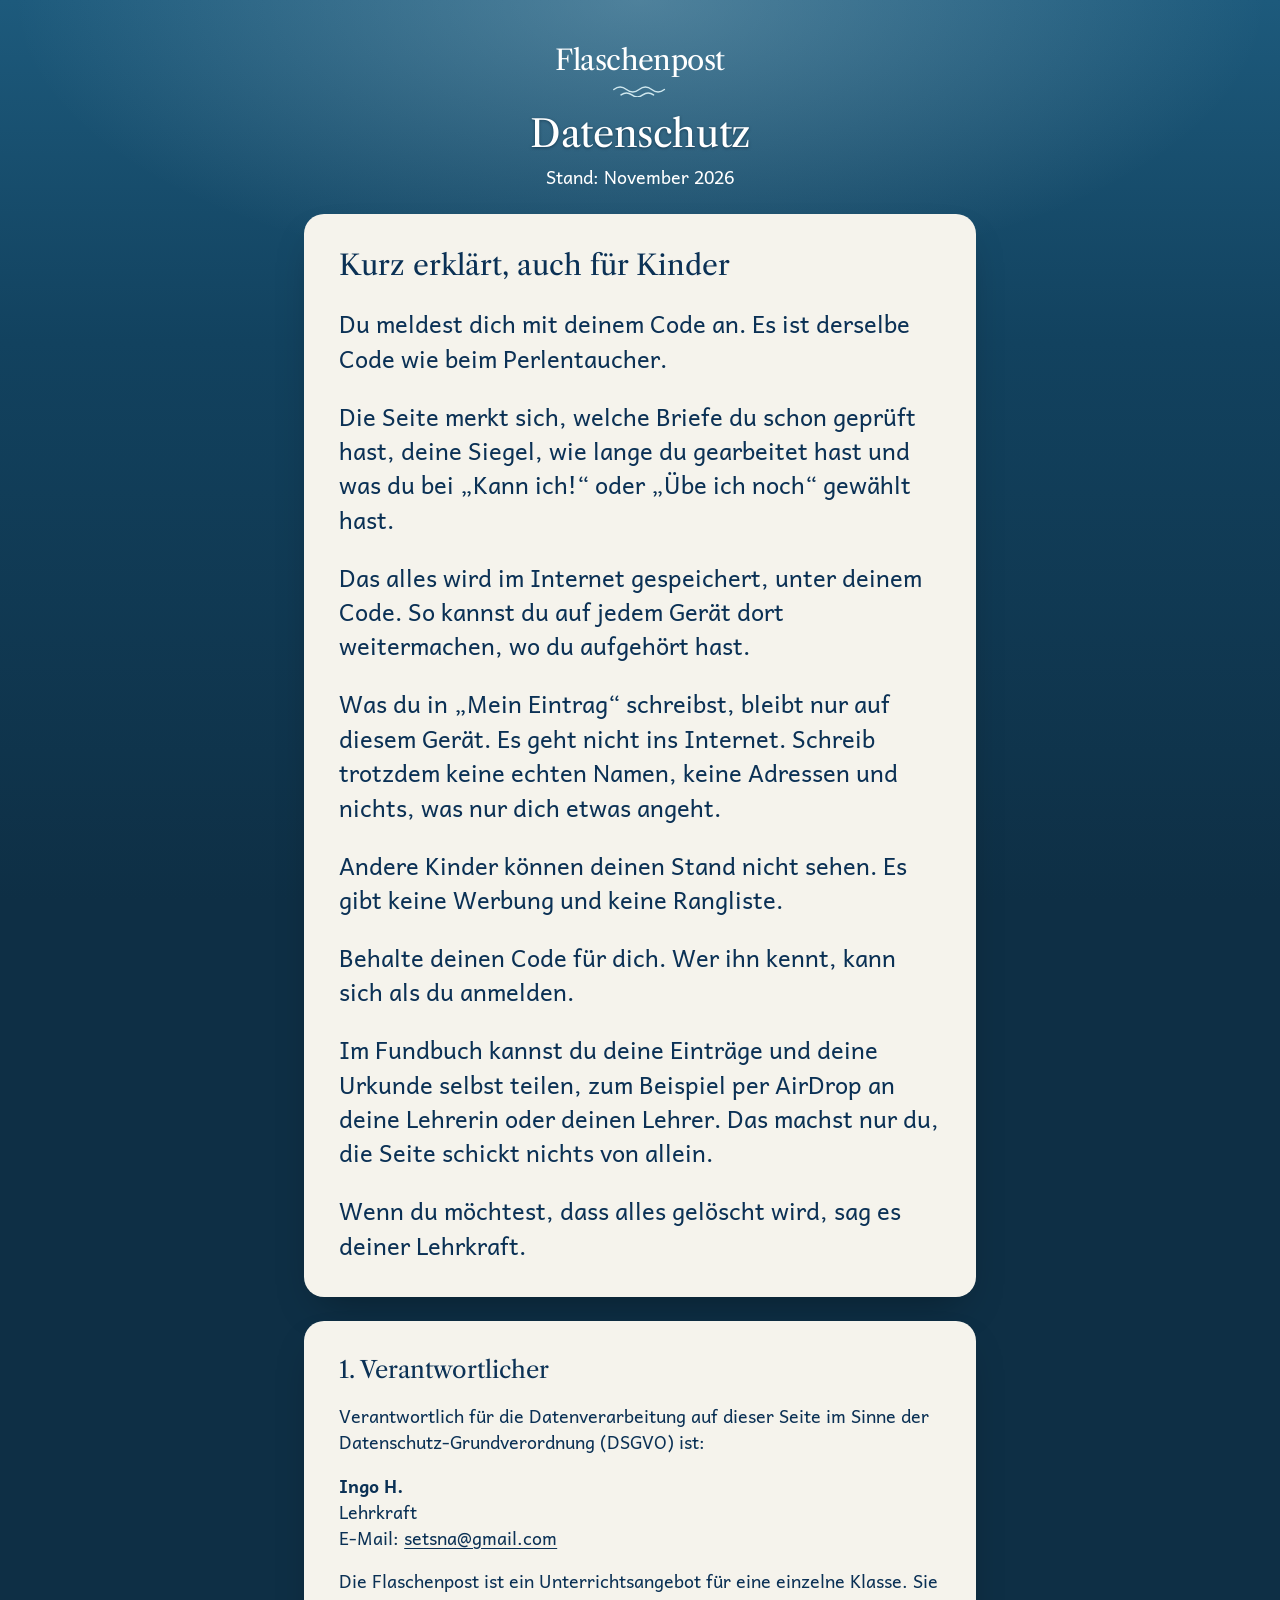
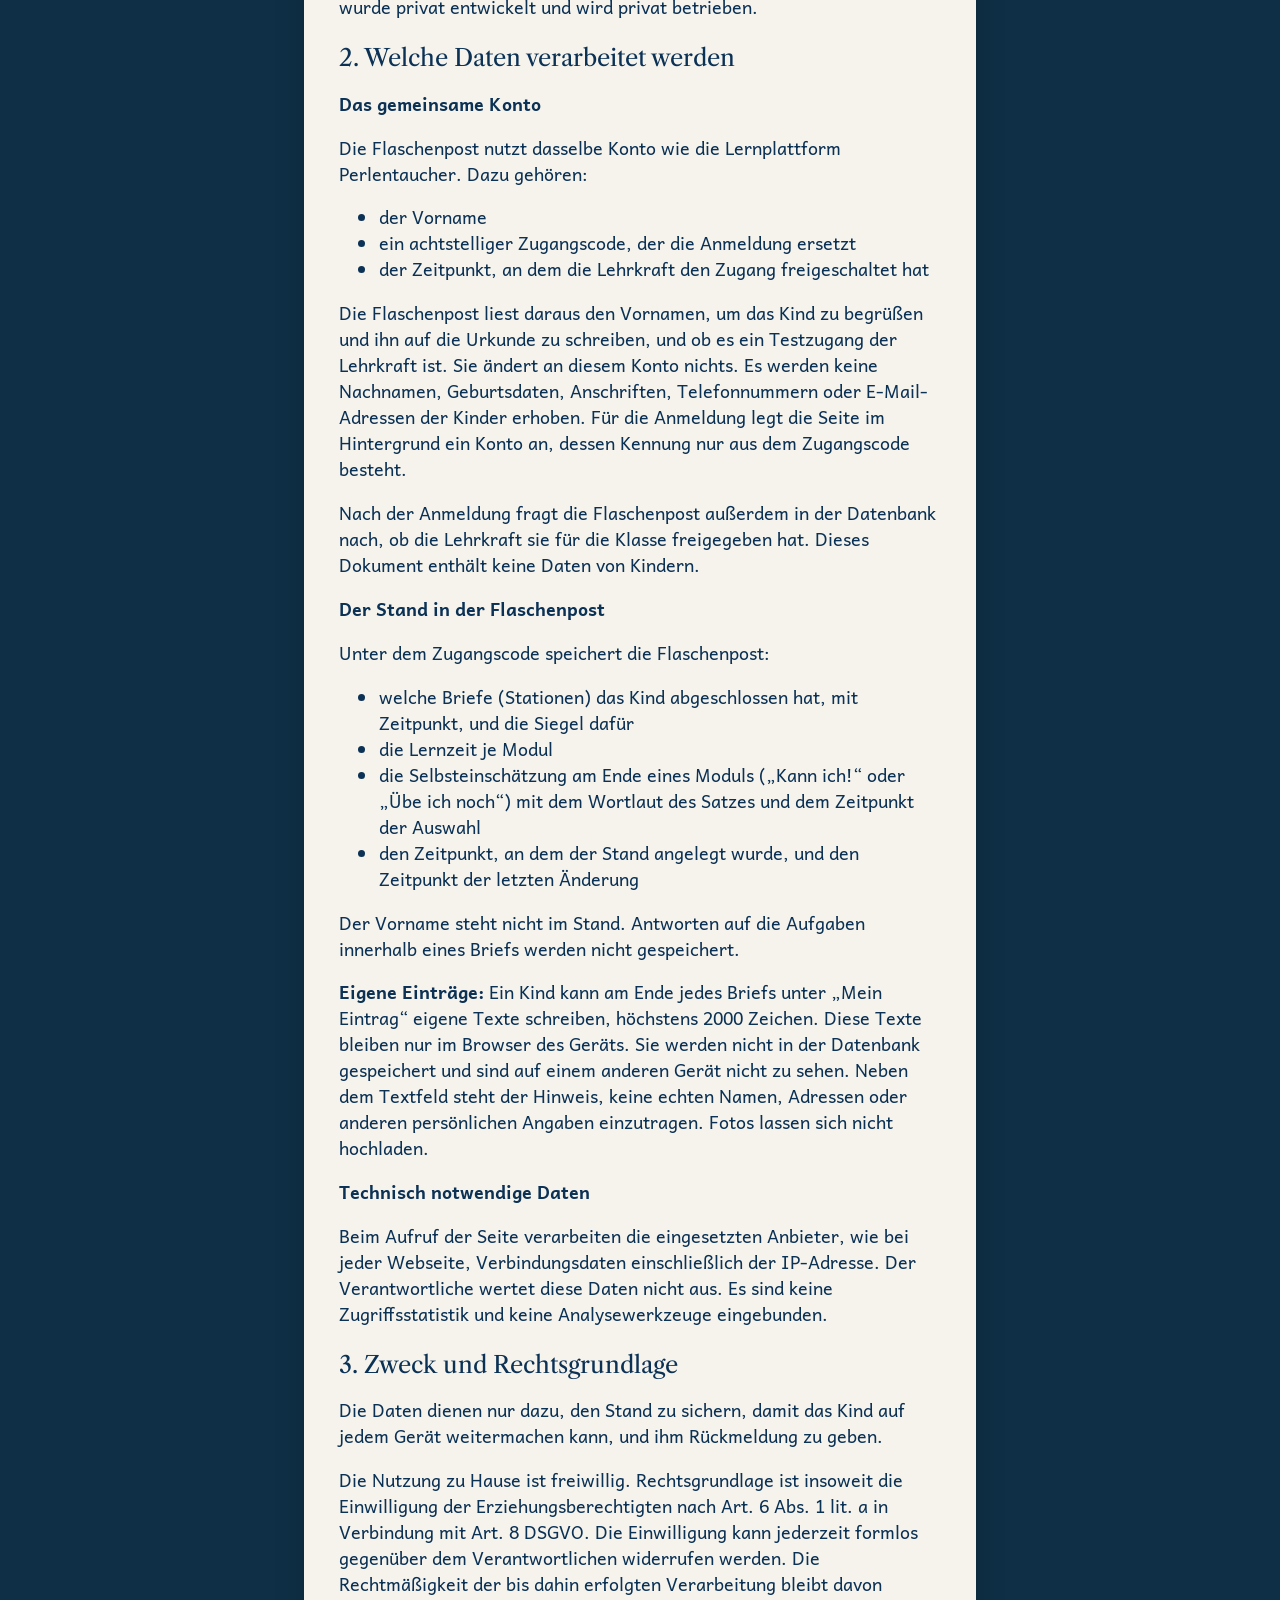
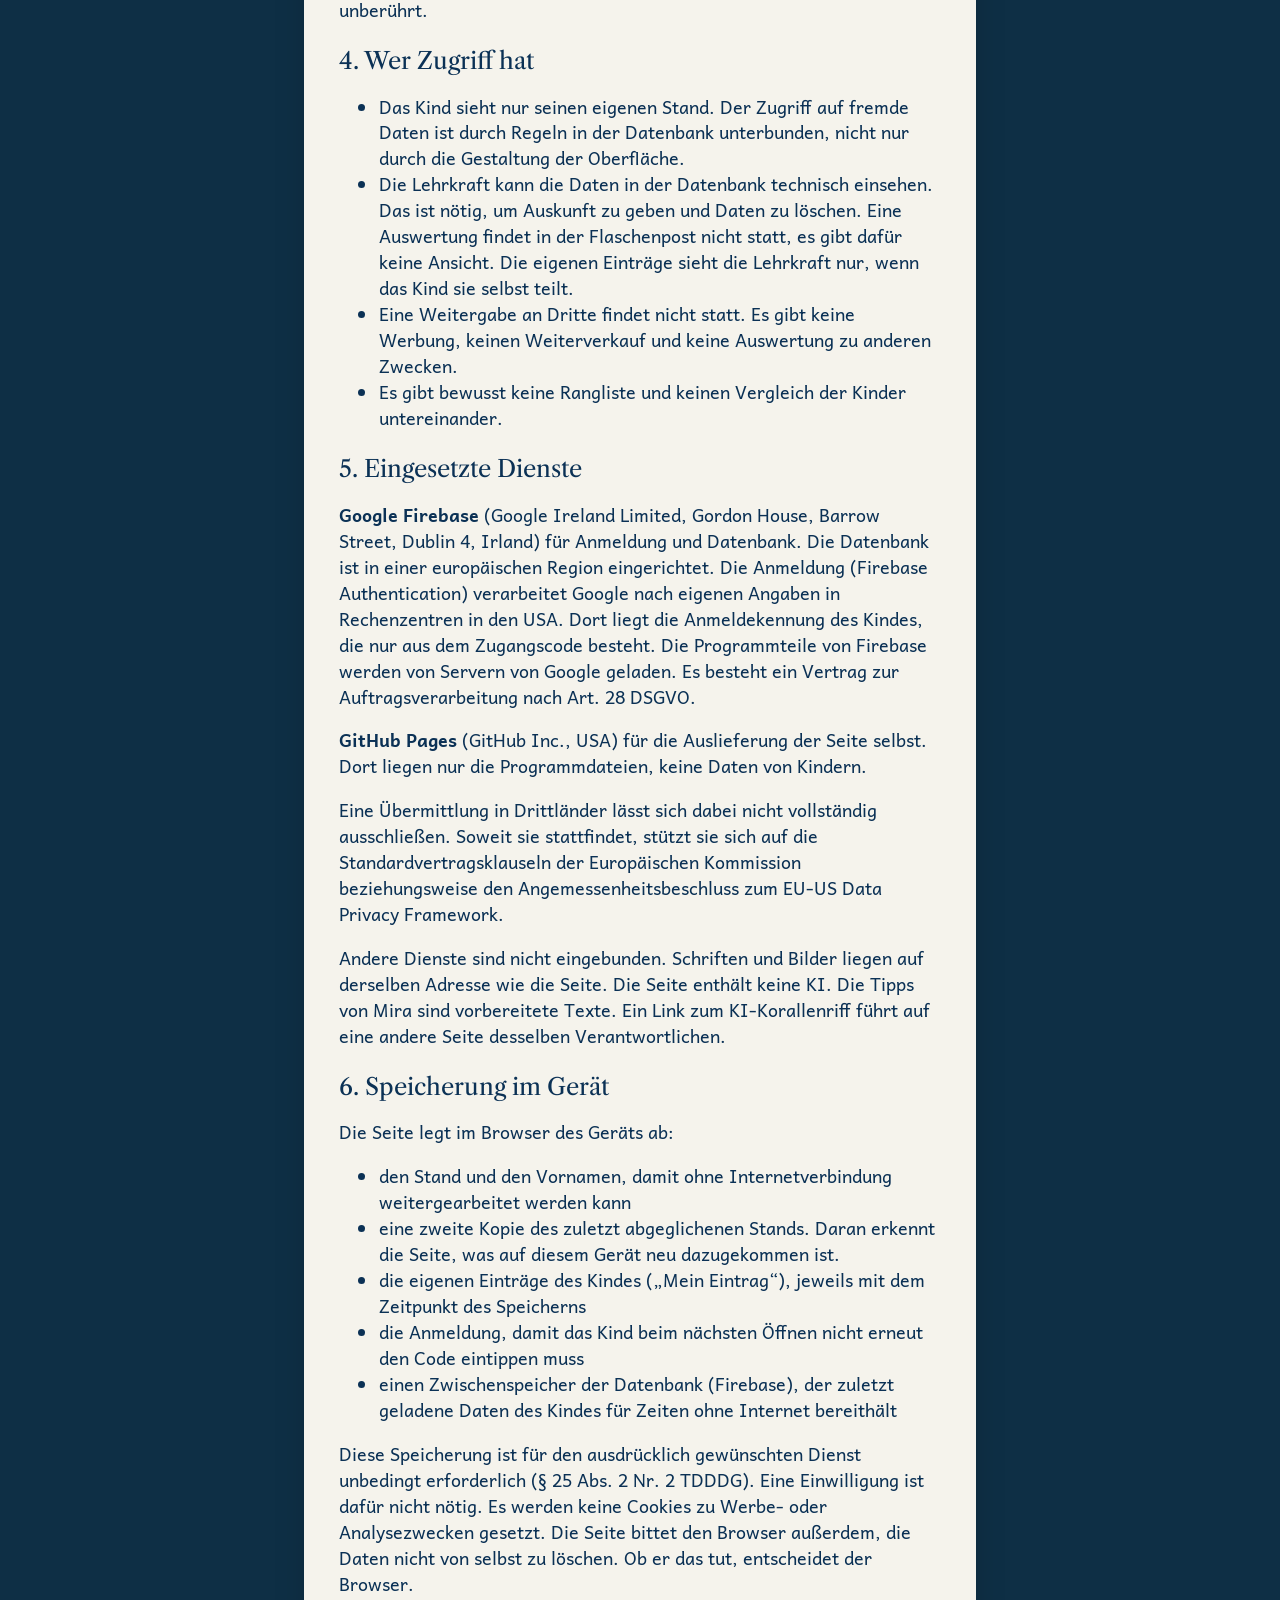
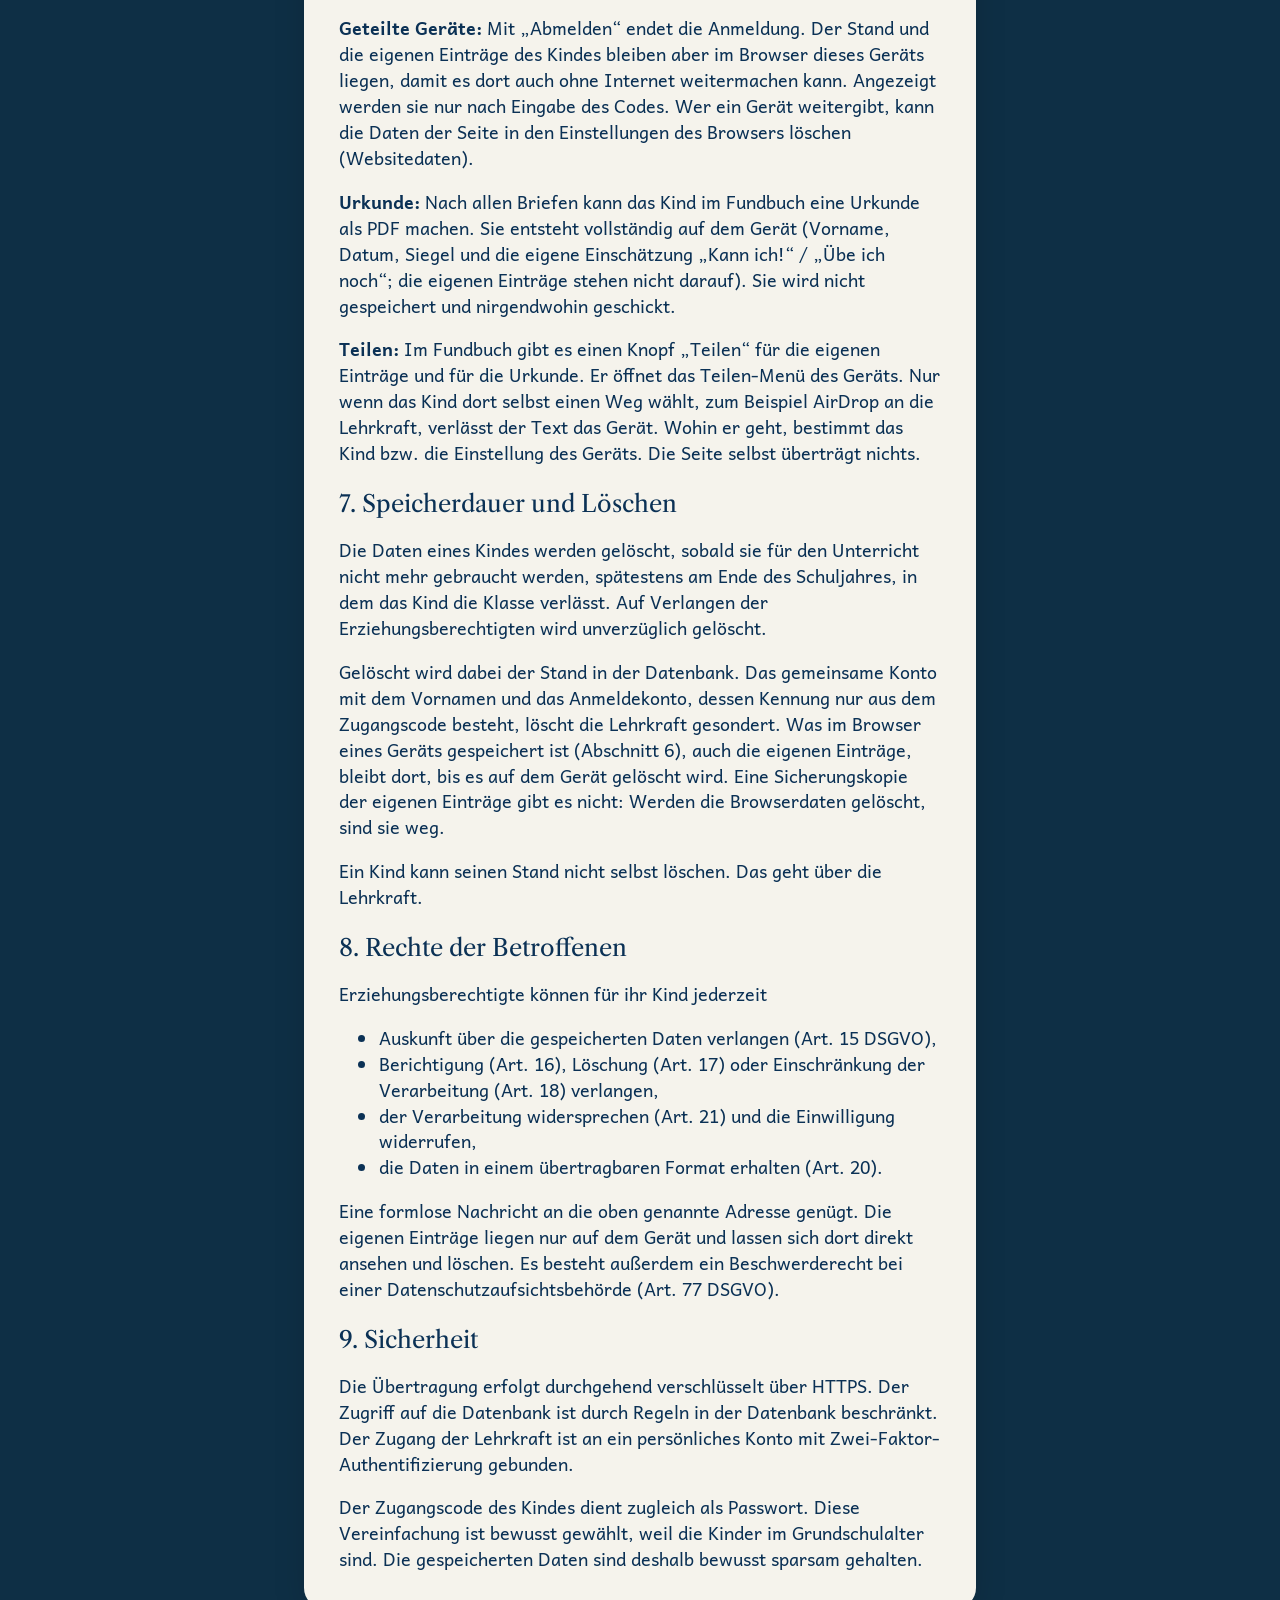
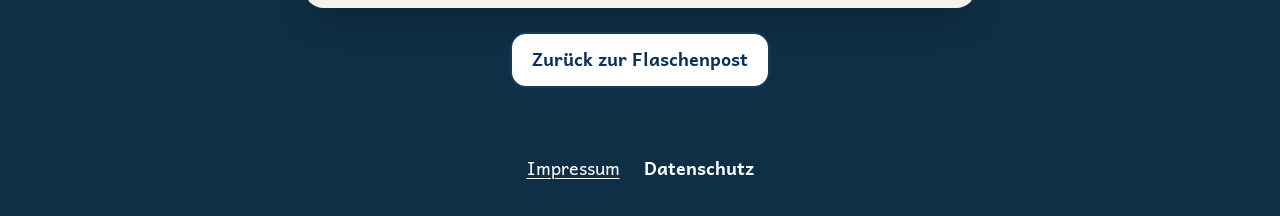
==== commit 4638f8ab: "Freigabe durch die Lehrkraft: „Bald offen“ statt Stationen, wenn gesperrt (v=71) Nach der Code-Einga" ====
--- a/datenschutz.html
+++ b/datenschutz.html
@@ -15,8 +15,8 @@
   <meta name="mobile-web-app-capable" content="yes">
   <meta name="apple-mobile-web-app-title" content="Flaschenpost">
   <meta name="apple-mobile-web-app-status-bar-style" content="black-translucent">
-  <link rel="stylesheet" href="css/tokens.css?v=69">
-  <link rel="stylesheet" href="css/flaschenpost.css?v=69">
+  <link rel="stylesheet" href="css/tokens.css?v=71">
+  <link rel="stylesheet" href="css/flaschenpost.css?v=71">
 </head>
 <body>
   <main class="seite">
@@ -52,7 +52,8 @@
         <li>ein achtstelliger Zugangscode, der die Anmeldung ersetzt</li>
         <li>der Zeitpunkt, an dem die Lehrkraft den Zugang freigeschaltet hat</li>
       </ul>
-      <p>Die Flaschenpost liest daraus nur den Vornamen, um das Kind zu begrüßen und ihn auf die Urkunde zu schreiben. Sie ändert an diesem Konto nichts. Es werden keine Nachnamen, Geburtsdaten, Anschriften, Telefonnummern oder E-Mail-Adressen der Kinder erhoben. Für die Anmeldung legt die Seite im Hintergrund ein Konto an, dessen Kennung nur aus dem Zugangscode besteht.</p>
+      <p>Die Flaschenpost liest daraus den Vornamen, um das Kind zu begrüßen und ihn auf die Urkunde zu schreiben, und ob es ein Testzugang der Lehrkraft ist. Sie ändert an diesem Konto nichts. Es werden keine Nachnamen, Geburtsdaten, Anschriften, Telefonnummern oder E-Mail-Adressen der Kinder erhoben. Für die Anmeldung legt die Seite im Hintergrund ein Konto an, dessen Kennung nur aus dem Zugangscode besteht.</p>
+      <p>Nach der Anmeldung fragt die Flaschenpost außerdem in der Datenbank nach, ob die Lehrkraft sie für die Klasse freigegeben hat. Dieses Dokument enthält keine Daten von Kindern.</p>
 
       <h3>Der Stand in der Flaschenpost</h3>
       <p>Unter dem Zugangscode speichert die Flaschenpost:</p>
--- a/css/flaschenpost.css
+++ b/css/flaschenpost.css
@@ -543,6 +543,11 @@
 .fertig .frage { margin-bottom: var(--a-s); }
 /* Nach „Fertig!“: oben der eine Hauptknopf, darunter die Nebenknöpfe (feste Ordnung 1 + 2 in jeder Lage) */
 .knopfreihe--mitte { justify-content: center; }
+
+/* ---------- Plattform gesperrt („Bald offen“, Lehrerbereich des Perlentauchers, 21.11.2026) ---------- */
+.schloss { width: 1em; height: 1em; fill: none; stroke: currentColor; stroke-width: 1.6; stroke-linecap: round; stroke-linejoin: round; }
+.zu h2 { display: flex; align-items: center; gap: 0.45em; }
+.zu h2 .schloss { flex: none; width: 0.9em; height: 0.9em; }
 .knopfreihe--neben { margin-top: var(--a-s); }
 
 /* Querformat: Zurück | Titel | Mira in einer Zeile (steht nach den Hochformat-Regeln, damit es gewinnt) */
@@ -628,3 +633,14 @@
 /* Kein Doppeltipp-Zoom in Safari (Kinder tippen Knöpfe schnell hintereinander, Safari zoomte dann).
    Zoomen mit zwei Fingern bleibt möglich. Flächen zum Ziehen oder Malen behalten ihr eigenes touch-action. (12.11.2026) */
 html, body, button, a, input, label, summary, select, textarea { touch-action: manipulation; }
+
+/* Erwachsenenbereich wie bei den Riff-Akten (Ingo, 15.11.2026): zugeklappt eine kleine Nebelglas-Pille
+   mit Pfeil links, damit Kinder nicht hineintippen; aufgeklappt helles Papier in voller Breite. */
+.erwachsene:not([open]) {
+  width: fit-content; max-width: 100%; margin: 0.6rem auto; padding: 0 1.1em;
+  border-radius: 999px; border: 0; box-shadow: none; background: var(--nebel); color: var(--weiss);
+  -webkit-backdrop-filter: blur(5px); backdrop-filter: blur(5px);
+}
+.erwachsene:not([open]) > summary { gap: 0.55em; }
+.erwachsene:not([open]) > summary h2 { font-family: var(--schrift-text); font-size: 1rem; font-weight: 700; color: inherit; }
+.erwachsene:not([open]) > summary:focus-visible { outline-color: var(--weiss); box-shadow: 0 0 0 2px var(--navy); border-radius: 999px; }
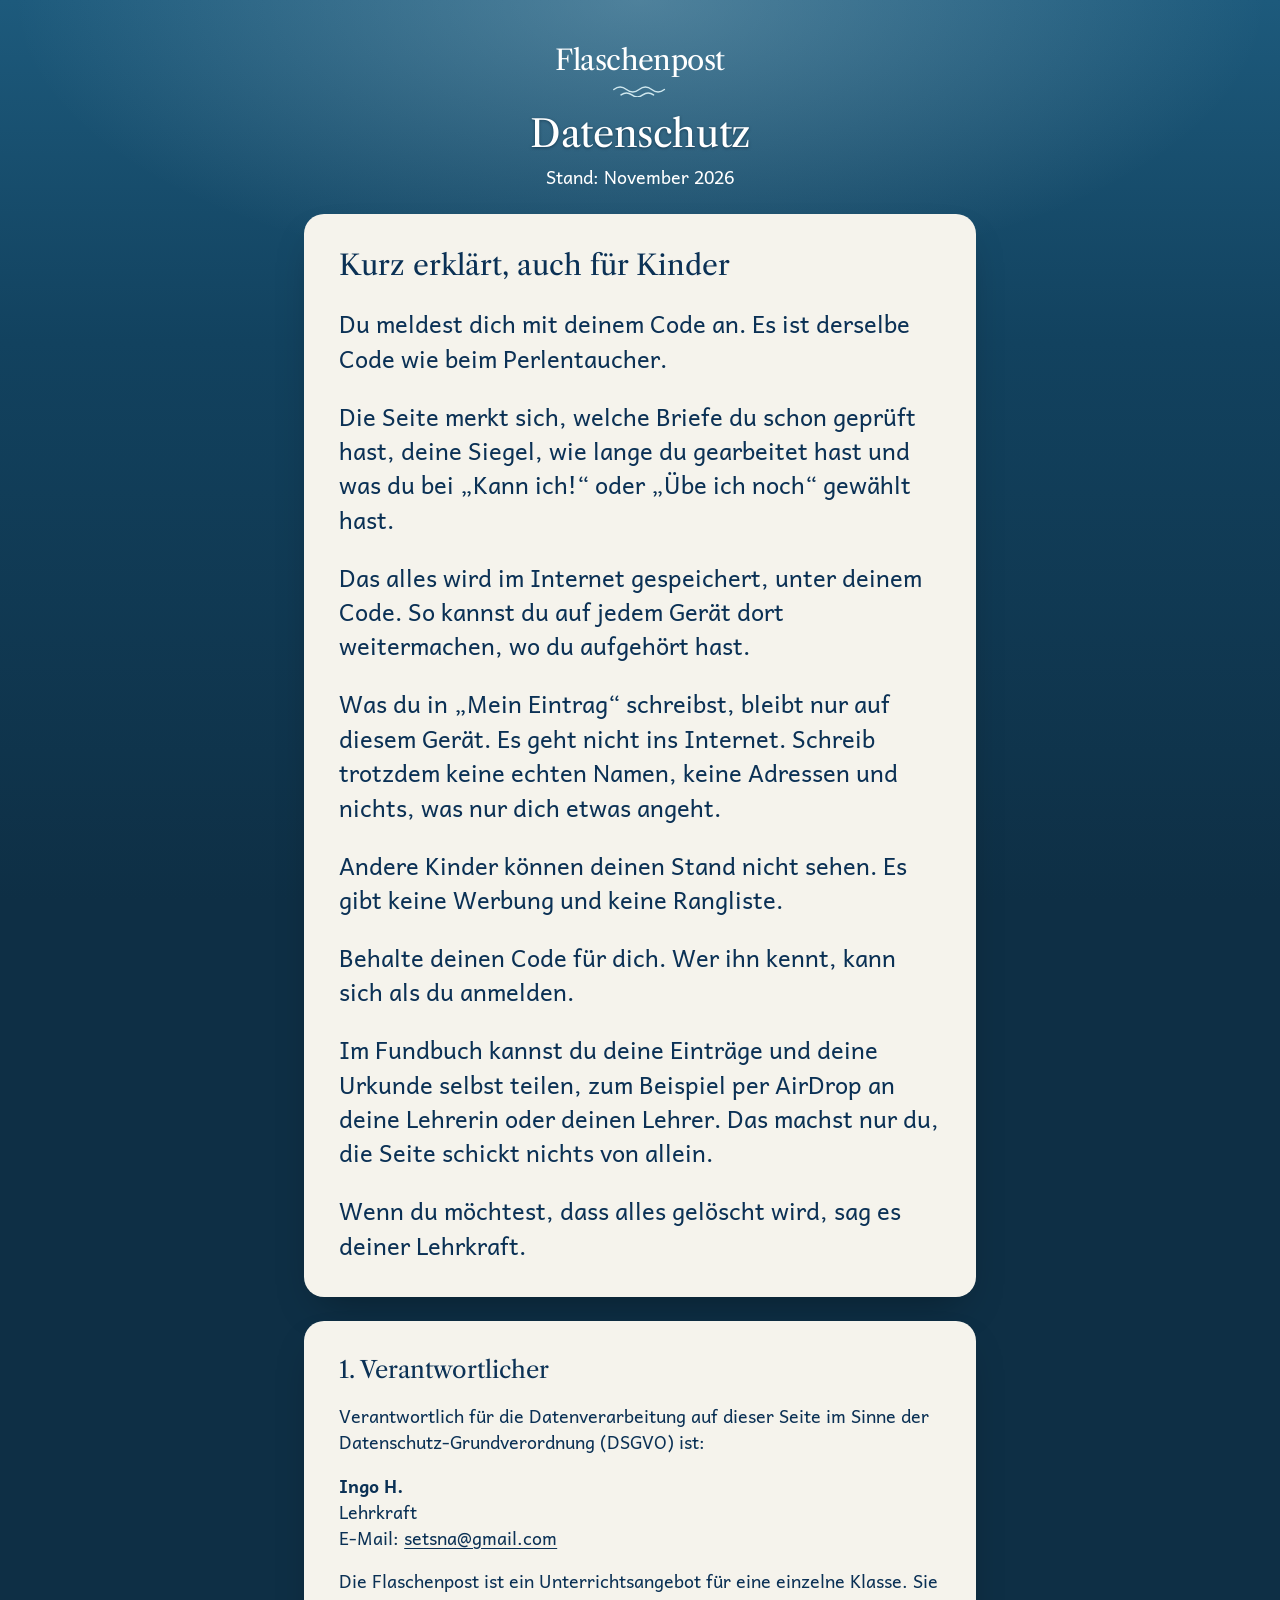
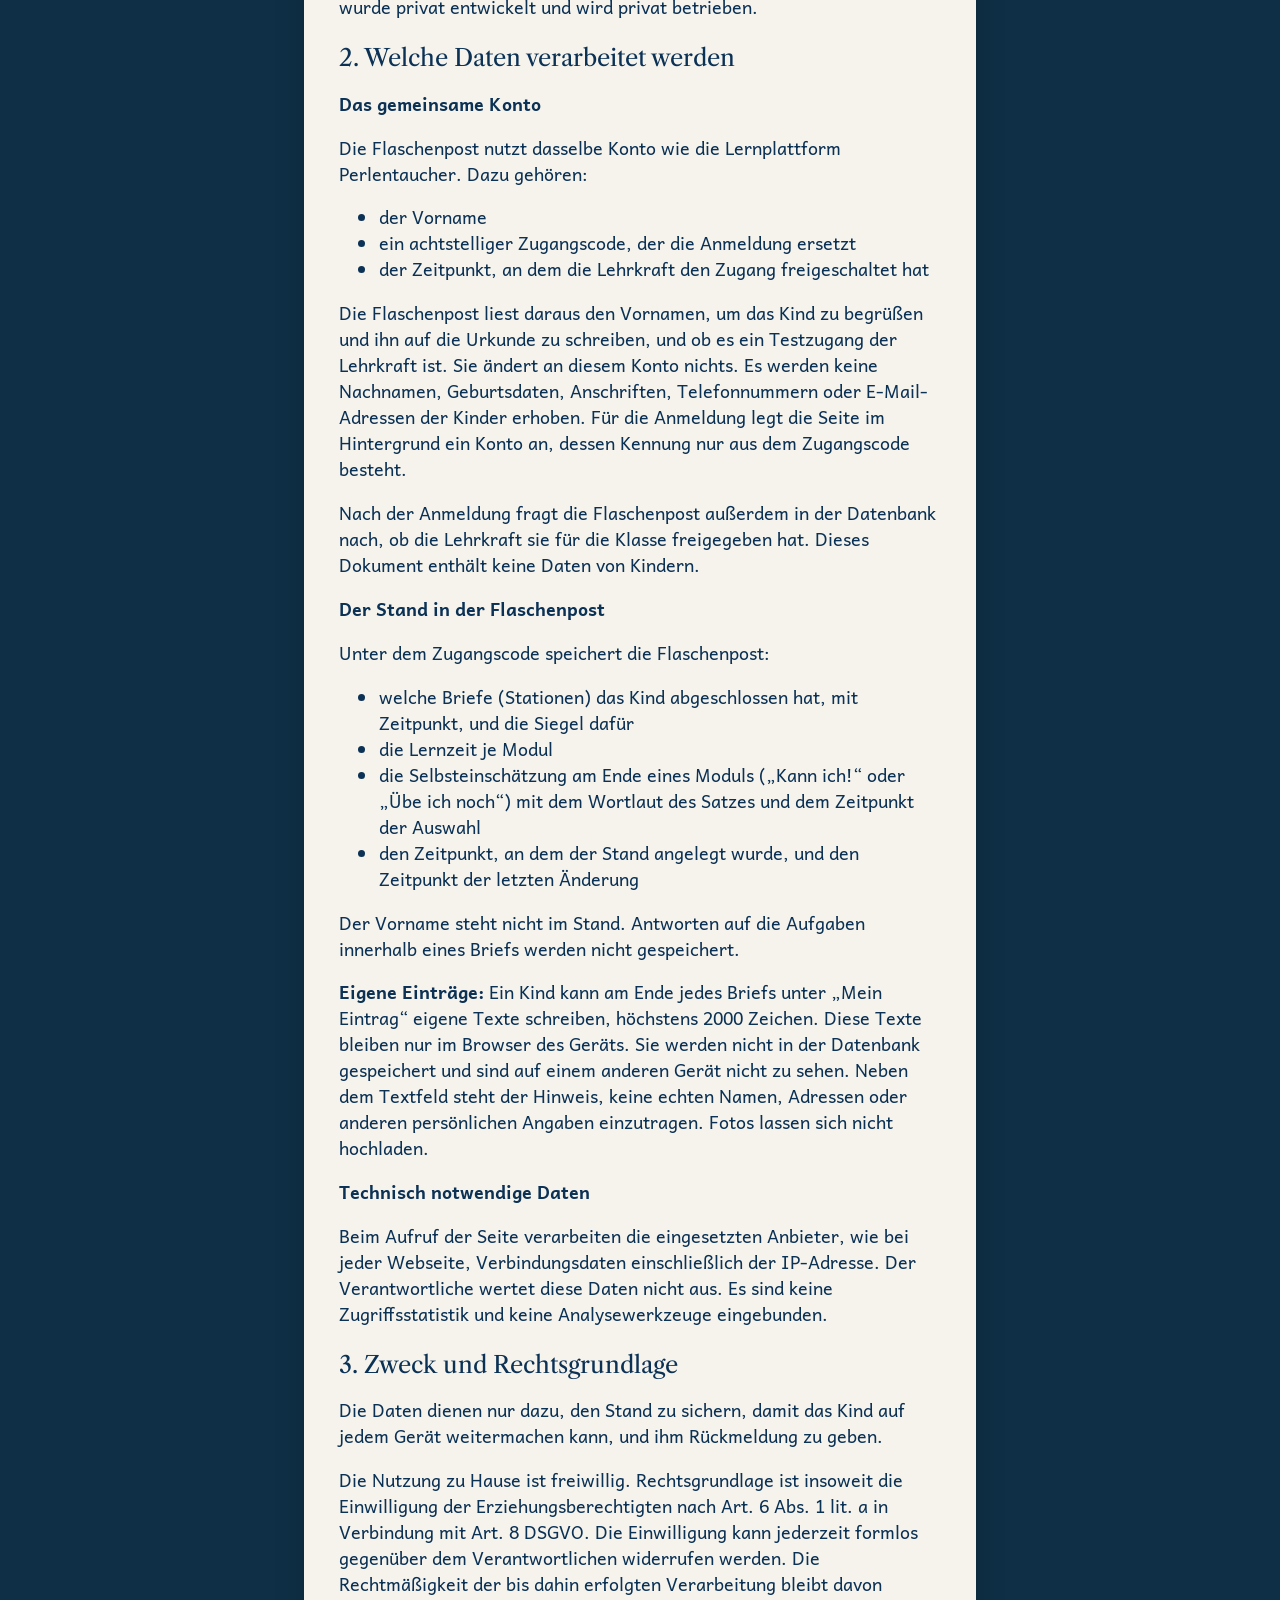
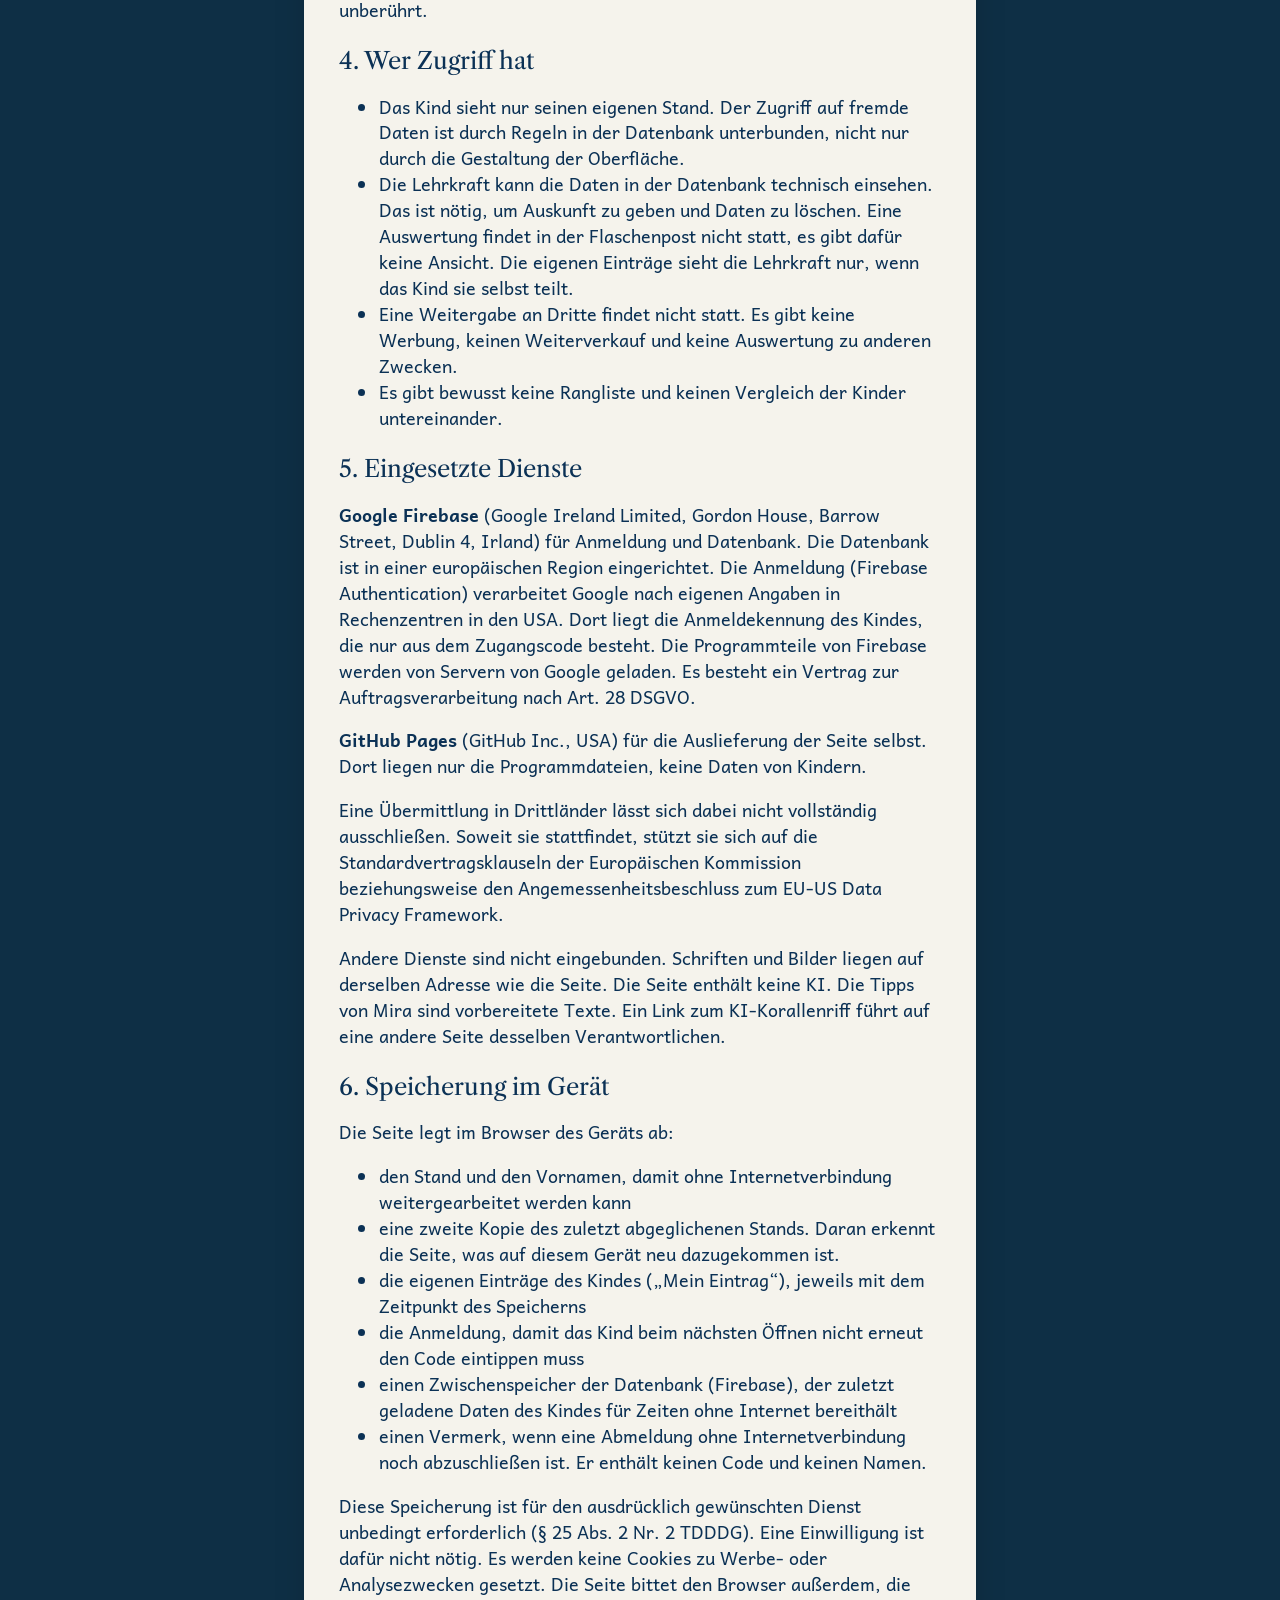
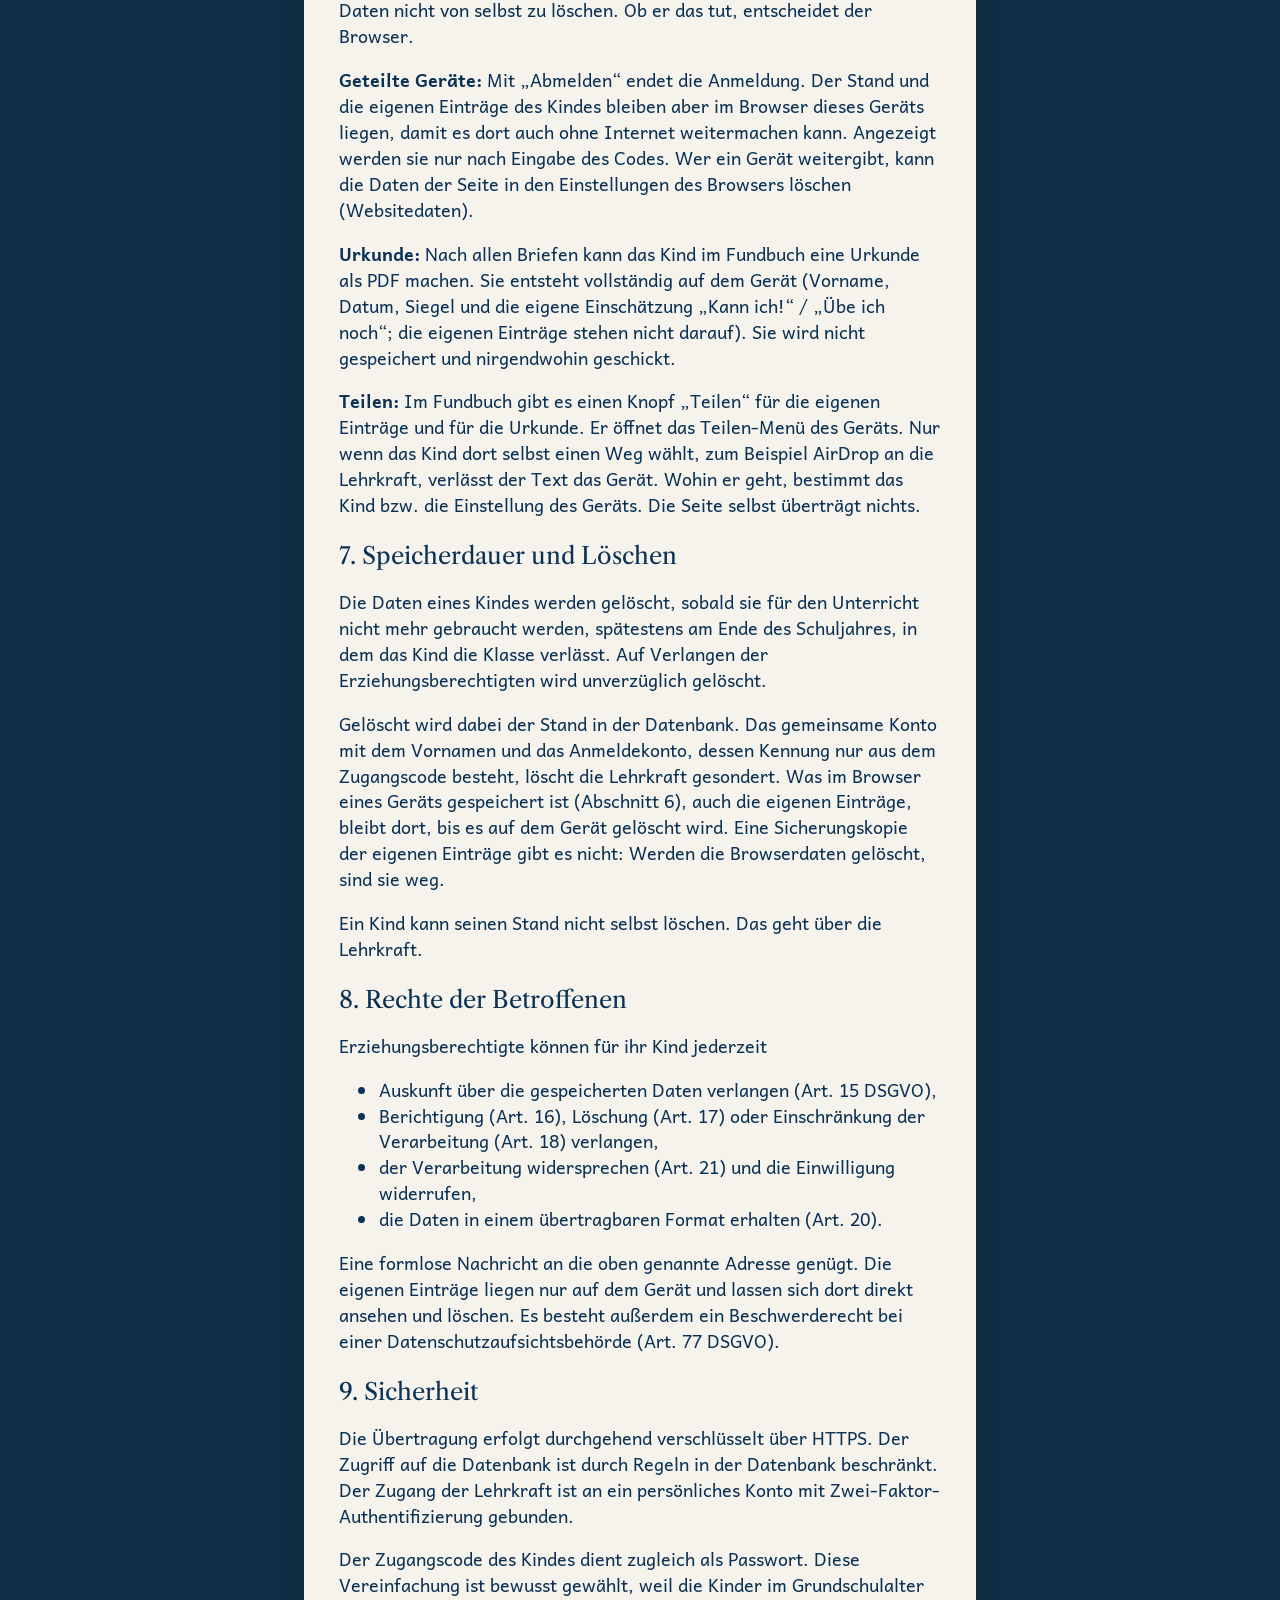
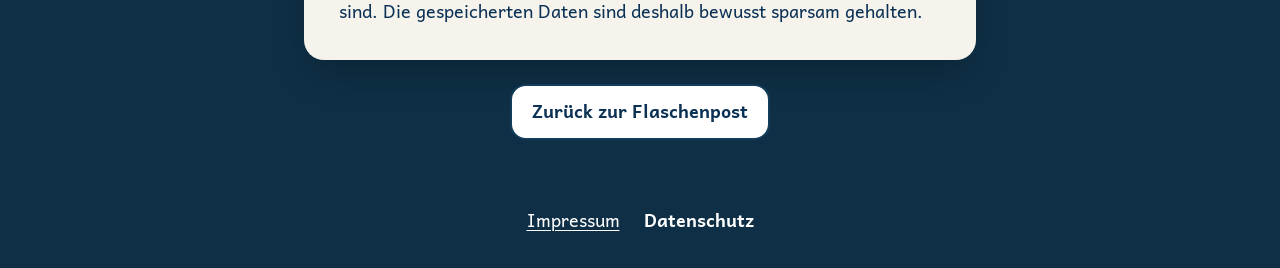
==== commit d13ec5da: "Abmelden gilt auch, wenn Firebase nicht geladen wurde: Vermerk auf dem Gerät (v=73) Kam Firebase in " ====
--- a/datenschutz.html
+++ b/datenschutz.html
@@ -15,8 +15,8 @@
   <meta name="mobile-web-app-capable" content="yes">
   <meta name="apple-mobile-web-app-title" content="Flaschenpost">
   <meta name="apple-mobile-web-app-status-bar-style" content="black-translucent">
-  <link rel="stylesheet" href="css/tokens.css?v=71">
-  <link rel="stylesheet" href="css/flaschenpost.css?v=71">
+  <link rel="stylesheet" href="css/tokens.css?v=73">
+  <link rel="stylesheet" href="css/flaschenpost.css?v=73">
 </head>
 <body>
   <main class="seite">
@@ -95,6 +95,7 @@
         <li>die eigenen Einträge des Kindes („Mein Eintrag“), jeweils mit dem Zeitpunkt des Speicherns</li>
         <li>die Anmeldung, damit das Kind beim nächsten Öffnen nicht erneut den Code eintippen muss</li>
         <li>einen Zwischenspeicher der Datenbank (Firebase), der zuletzt geladene Daten des Kindes für Zeiten ohne Internet bereithält</li>
+        <li>einen Vermerk, wenn eine Abmeldung ohne Internetverbindung noch abzuschließen ist. Er enthält keinen Code und keinen Namen.</li>
       </ul>
       <p>Diese Speicherung ist für den ausdrücklich gewünschten Dienst unbedingt erforderlich (§ 25 Abs. 2 Nr. 2 TDDDG). Eine Einwilligung ist dafür nicht nötig. Es werden keine Cookies zu Werbe- oder Analysezwecken gesetzt. Die Seite bittet den Browser außerdem, die Daten nicht von selbst zu löschen. Ob er das tut, entscheidet der Browser.</p>
       <p><b>Geteilte Geräte:</b> Mit „Abmelden“ endet die Anmeldung. Der Stand und die eigenen Einträge des Kindes bleiben aber im Browser dieses Geräts liegen, damit es dort auch ohne Internet weitermachen kann. Angezeigt werden sie nur nach Eingabe des Codes. Wer ein Gerät weitergibt, kann die Daten der Seite in den Einstellungen des Browsers löschen (Websitedaten).</p>
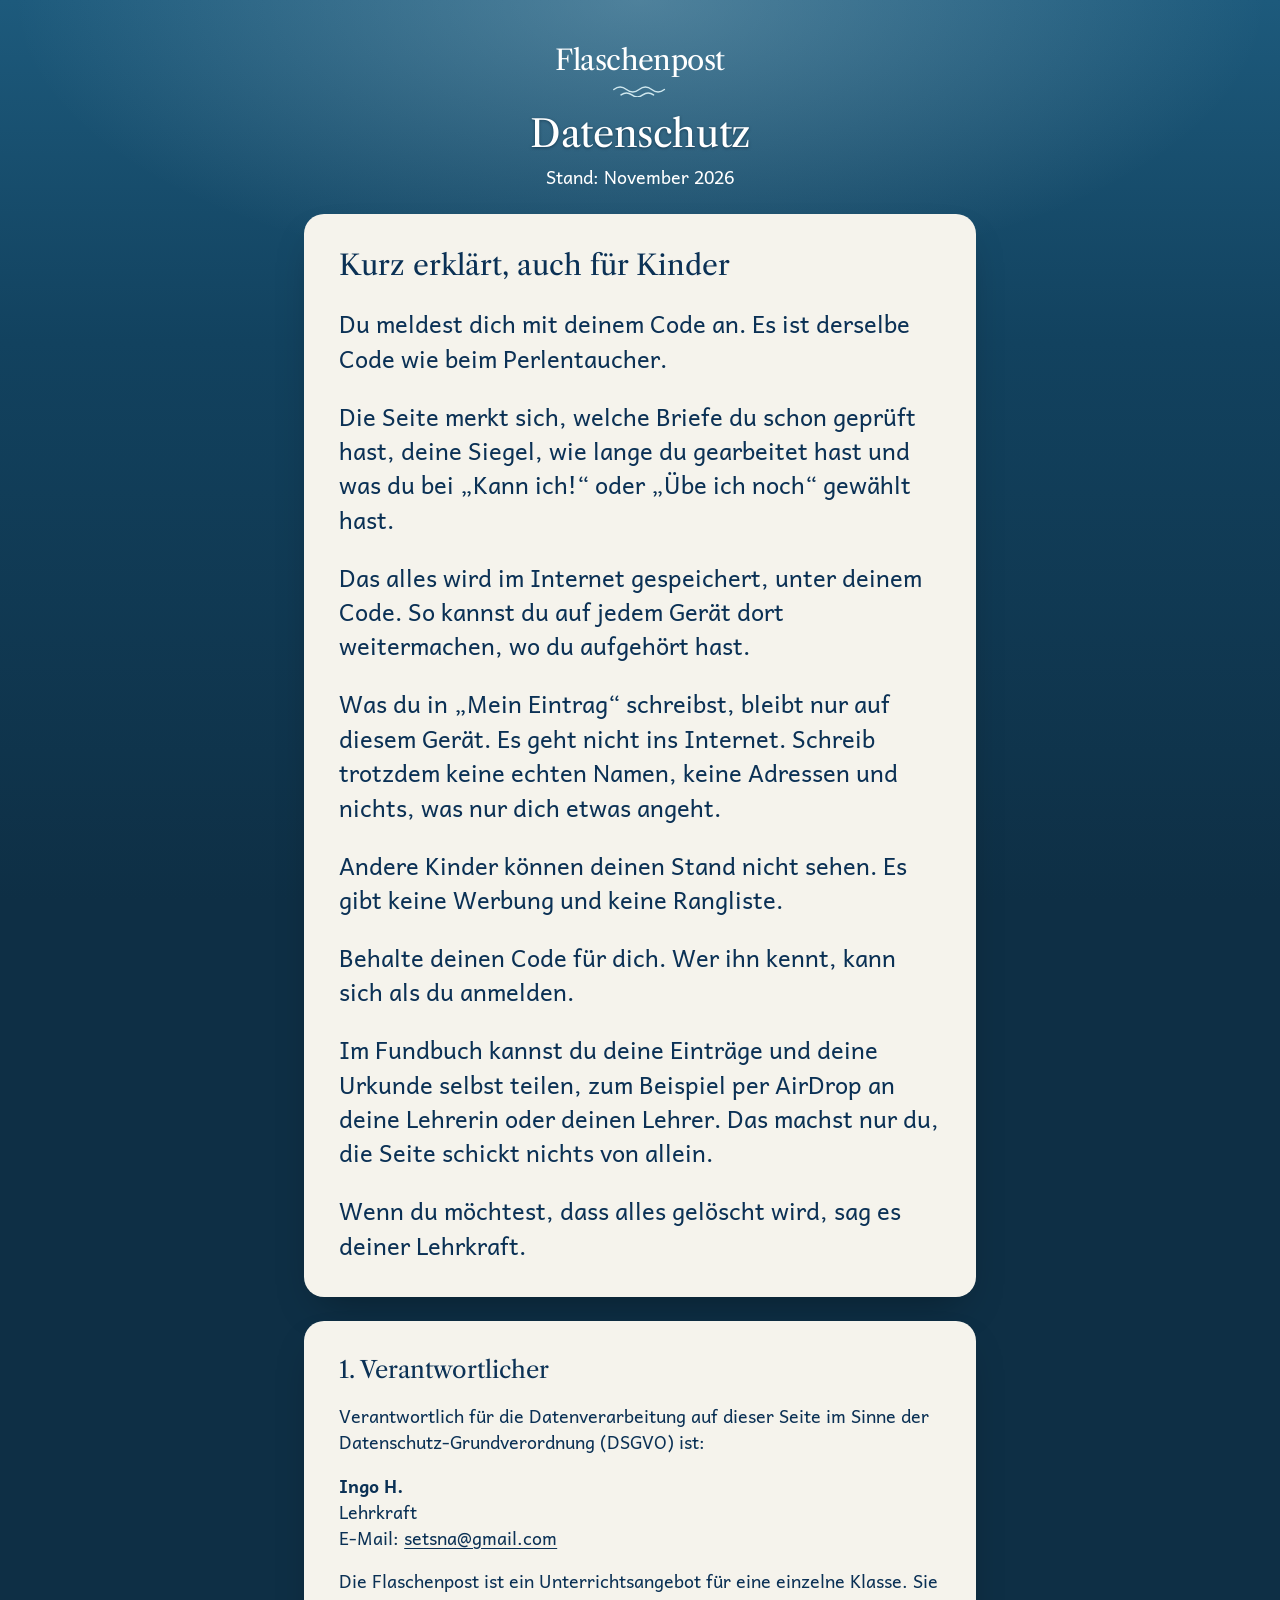
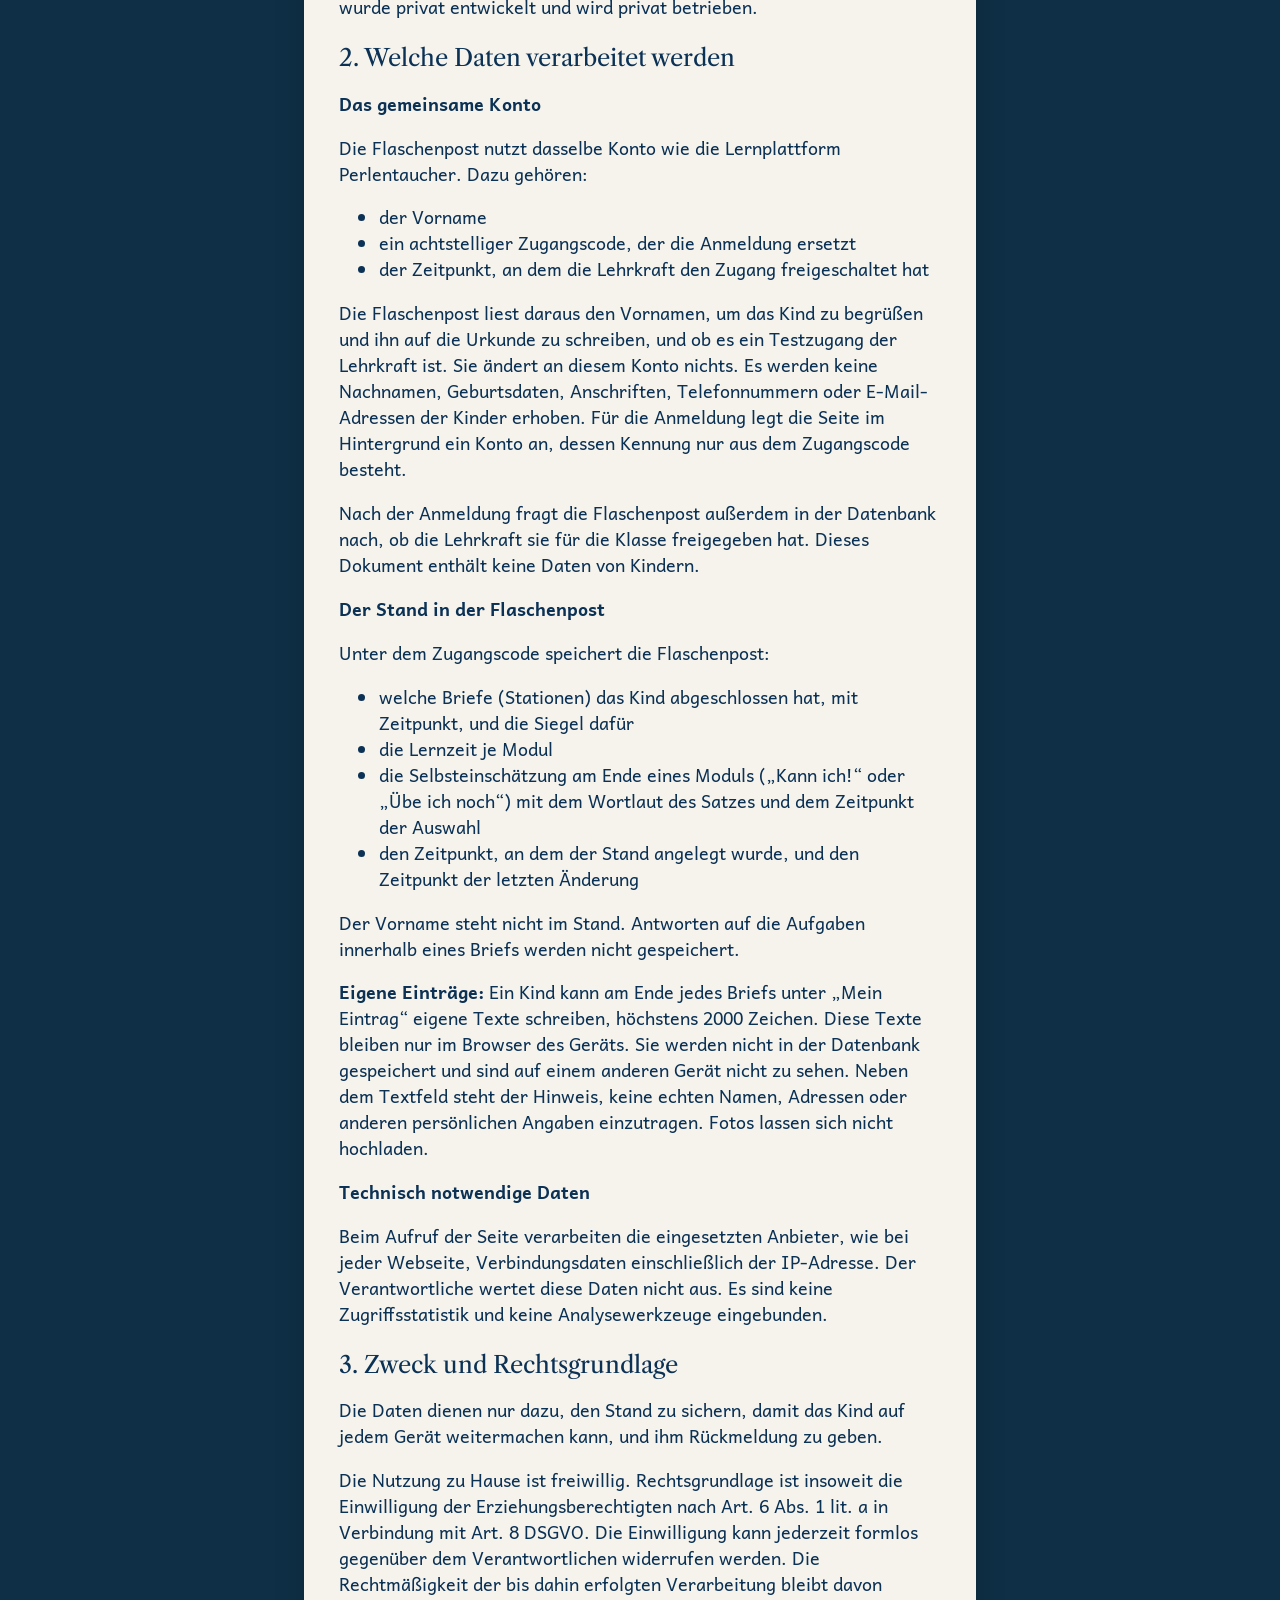
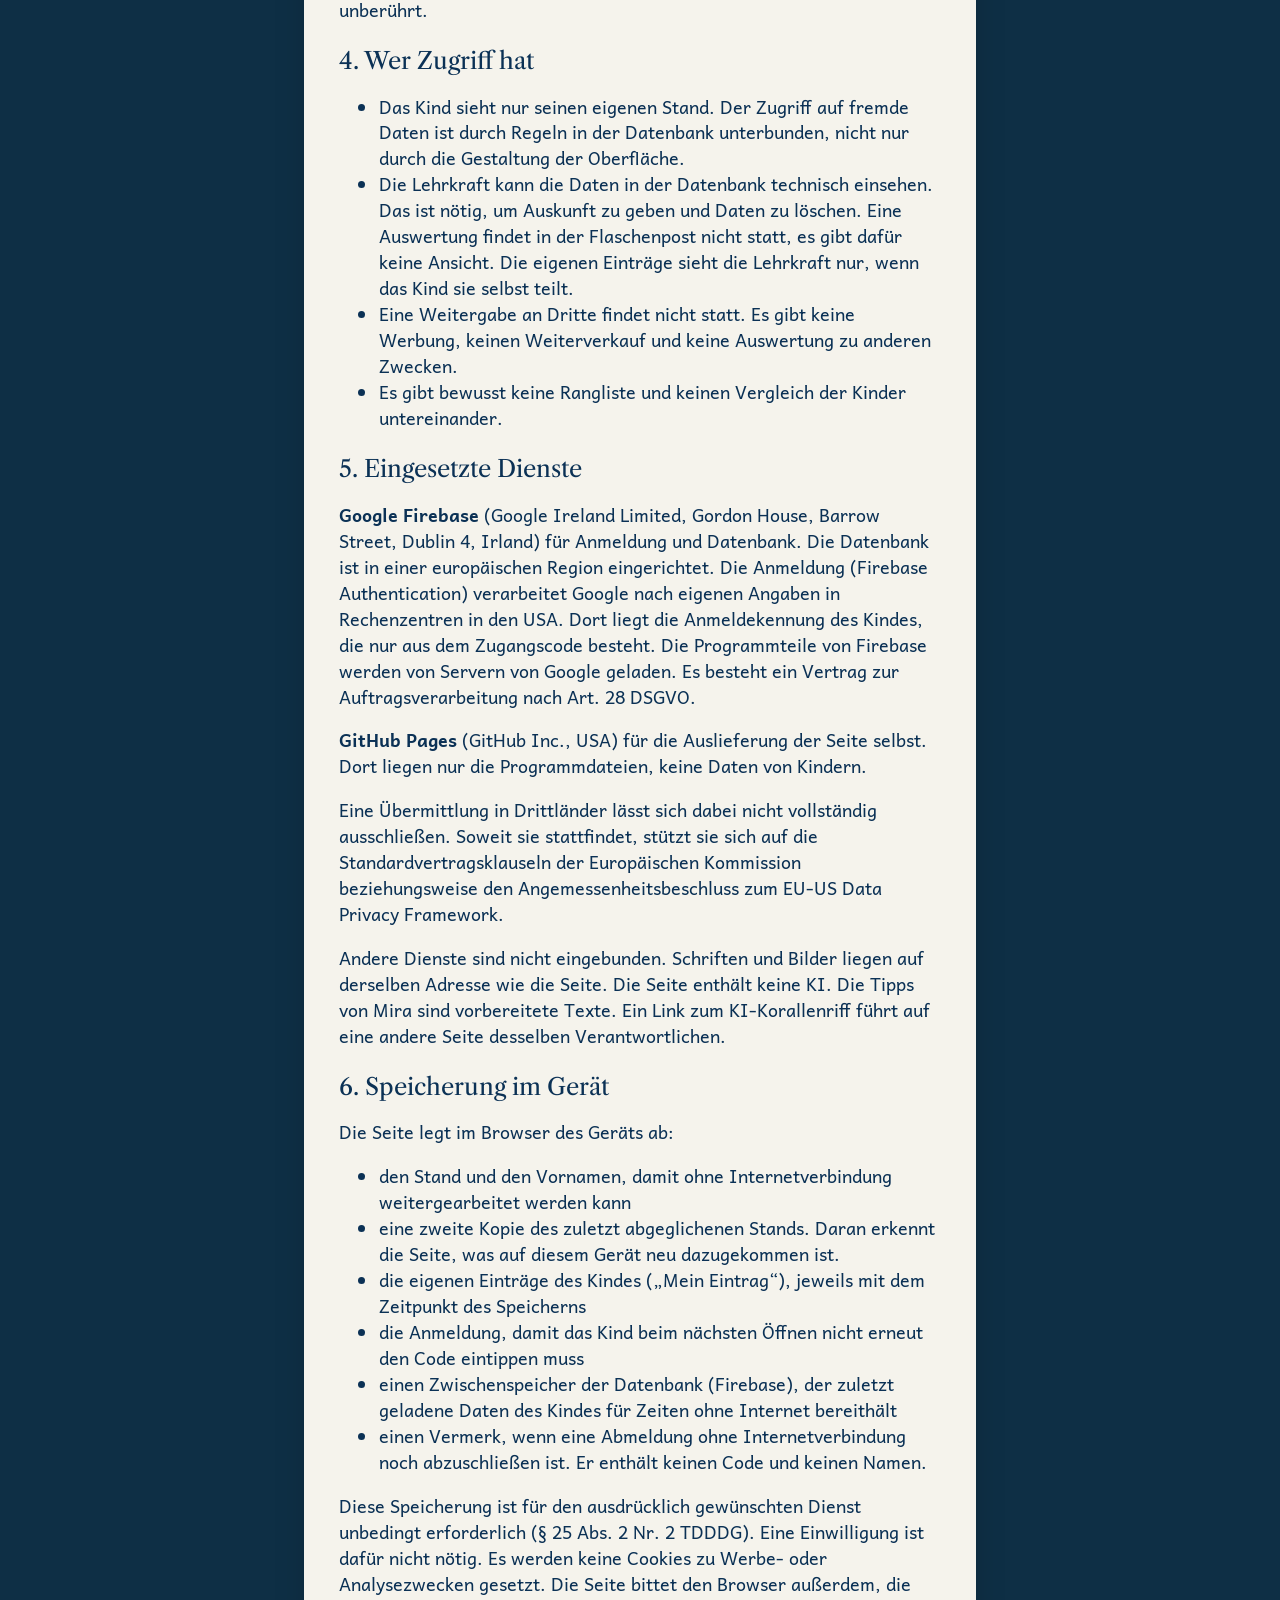
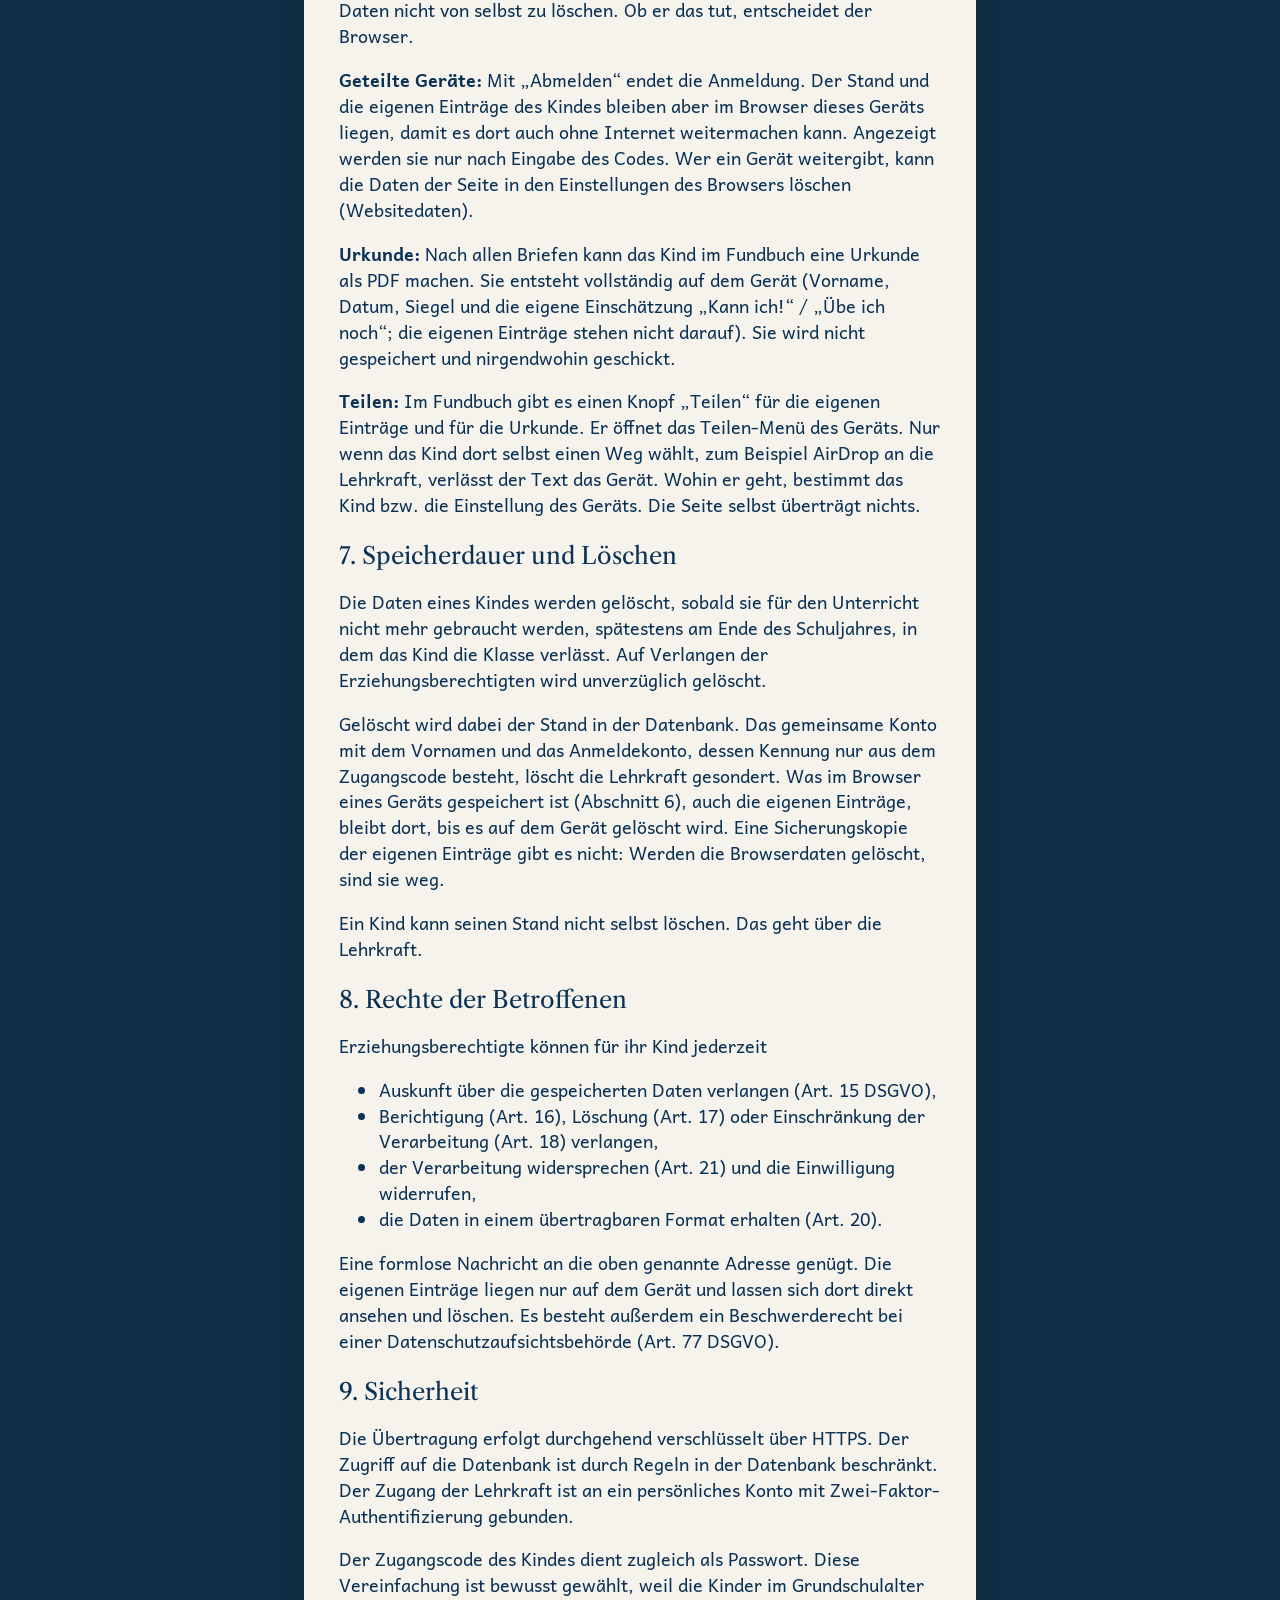
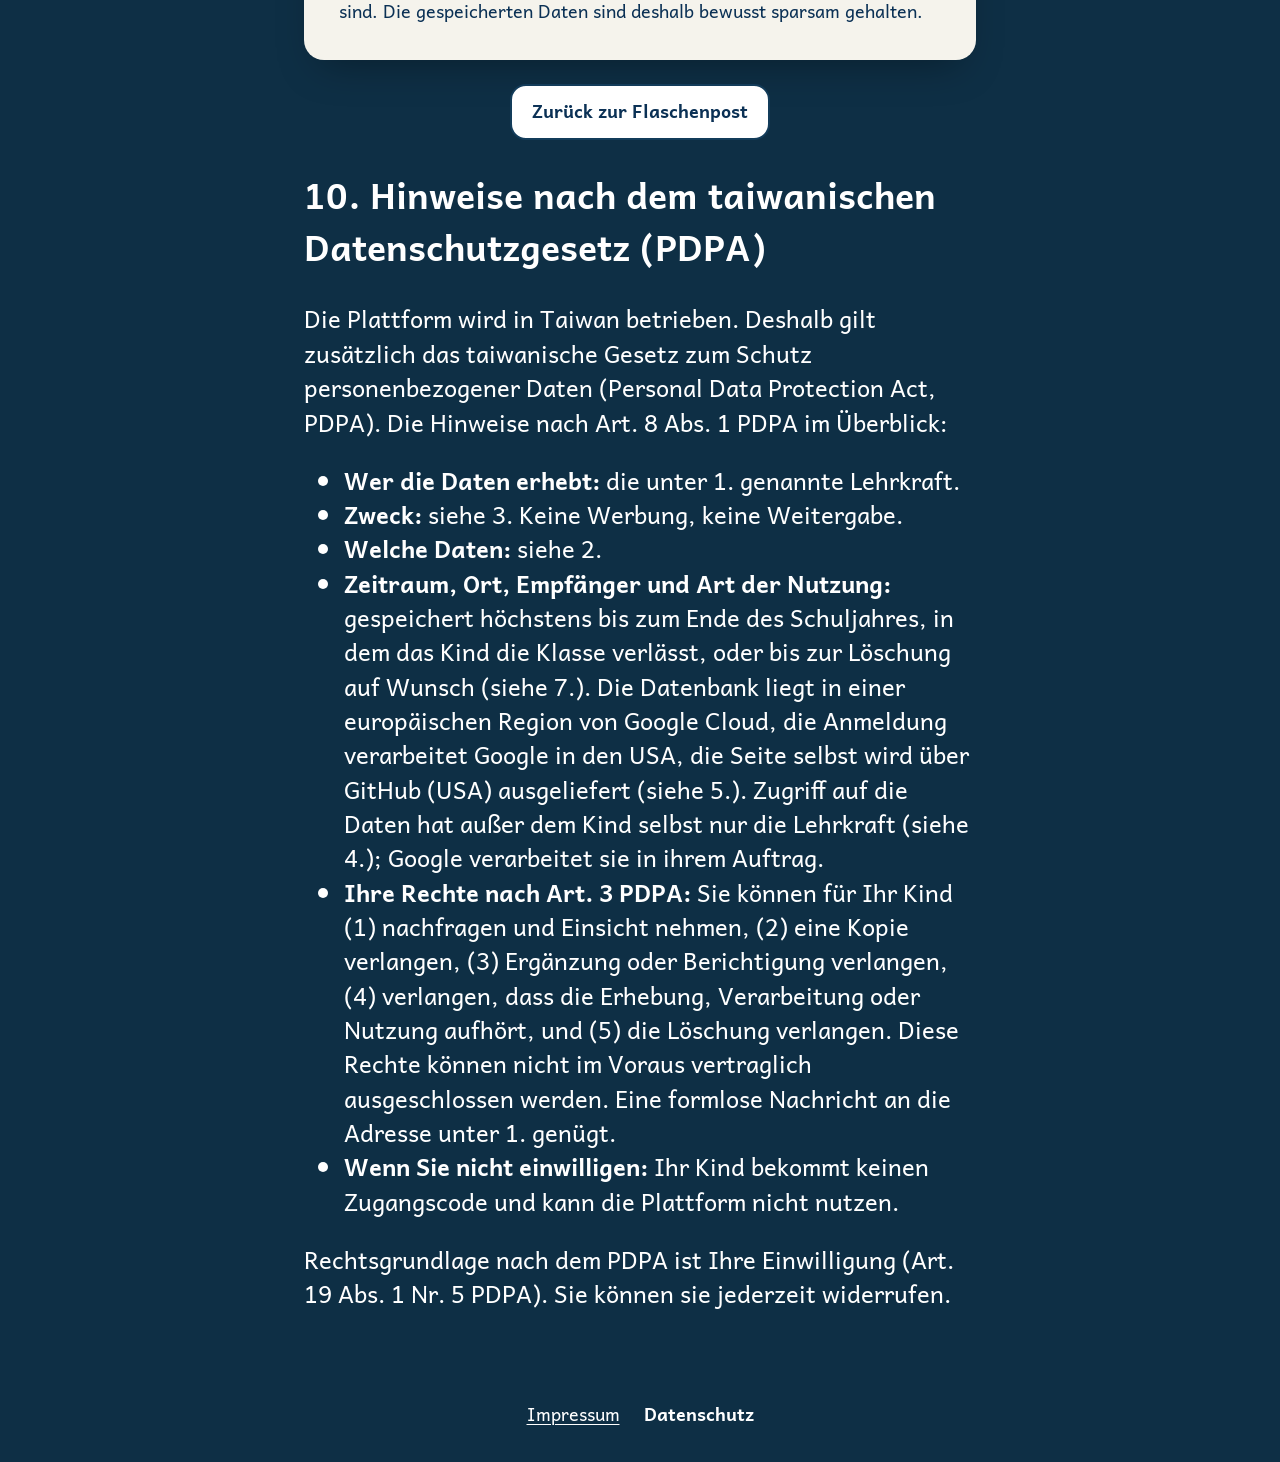
==== commit 123daead: "Datenschutz: Hinweise nach dem taiwanischen Datenschutzgesetz (PDPA Art. 8, Rechte nach Art. 3) Co-A" ====
--- a/datenschutz.html
+++ b/datenschutz.html
@@ -123,6 +123,34 @@
     </section>
 
     <p class="knopfreihe zurueck"><a class="knopf" href="./">Zurück zur Flaschenpost</a></p>
+
+      <h2>10. Hinweise nach dem taiwanischen Datenschutzgesetz (PDPA)</h2>
+      <p>Die Plattform wird in Taiwan betrieben. Deshalb gilt zusätzlich das
+        taiwanische Gesetz zum Schutz personenbezogener Daten (Personal Data
+        Protection Act, PDPA). Die Hinweise nach Art. 8 Abs. 1 PDPA im Überblick:</p>
+      <ul>
+        <li><b>Wer die Daten erhebt:</b> die unter 1. genannte Lehrkraft.</li>
+        <li><b>Zweck:</b> siehe 3. Keine Werbung, keine Weitergabe.</li>
+        <li><b>Welche Daten:</b> siehe 2.</li>
+        <li><b>Zeitraum, Ort, Empfänger und Art der Nutzung:</b> gespeichert
+          höchstens bis zum Ende des Schuljahres, in dem das Kind die Klasse
+          verlässt, oder bis zur Löschung auf Wunsch (siehe 7.). Die Datenbank
+          liegt in einer europäischen Region von Google Cloud, die Anmeldung
+          verarbeitet Google in den USA, die Seite selbst wird über GitHub (USA)
+          ausgeliefert (siehe 5.). Zugriff auf die Daten hat außer dem Kind
+          selbst nur die Lehrkraft (siehe 4.); Google verarbeitet sie in ihrem Auftrag.</li>
+        <li><b>Ihre Rechte nach Art. 3 PDPA:</b> Sie können für Ihr Kind
+          (1) nachfragen und Einsicht nehmen, (2) eine Kopie verlangen,
+          (3) Ergänzung oder Berichtigung verlangen, (4) verlangen, dass die
+          Erhebung, Verarbeitung oder Nutzung aufhört, und (5) die Löschung
+          verlangen. Diese Rechte können nicht im Voraus vertraglich
+          ausgeschlossen werden. Eine formlose Nachricht an die Adresse unter 1.
+          genügt.</li>
+        <li><b>Wenn Sie nicht einwilligen:</b> Ihr Kind bekommt keinen
+          Zugangscode und kann die Plattform nicht nutzen.</li>
+      </ul>
+      <p>Rechtsgrundlage nach dem PDPA ist Ihre Einwilligung (Art. 19 Abs. 1
+        Nr. 5 PDPA). Sie können sie jederzeit widerrufen.</p>
   </main>
   <footer class="fuss"><a href="impressum.html">Impressum</a> <a href="datenschutz.html" aria-current="page">Datenschutz</a></footer>
 </body>
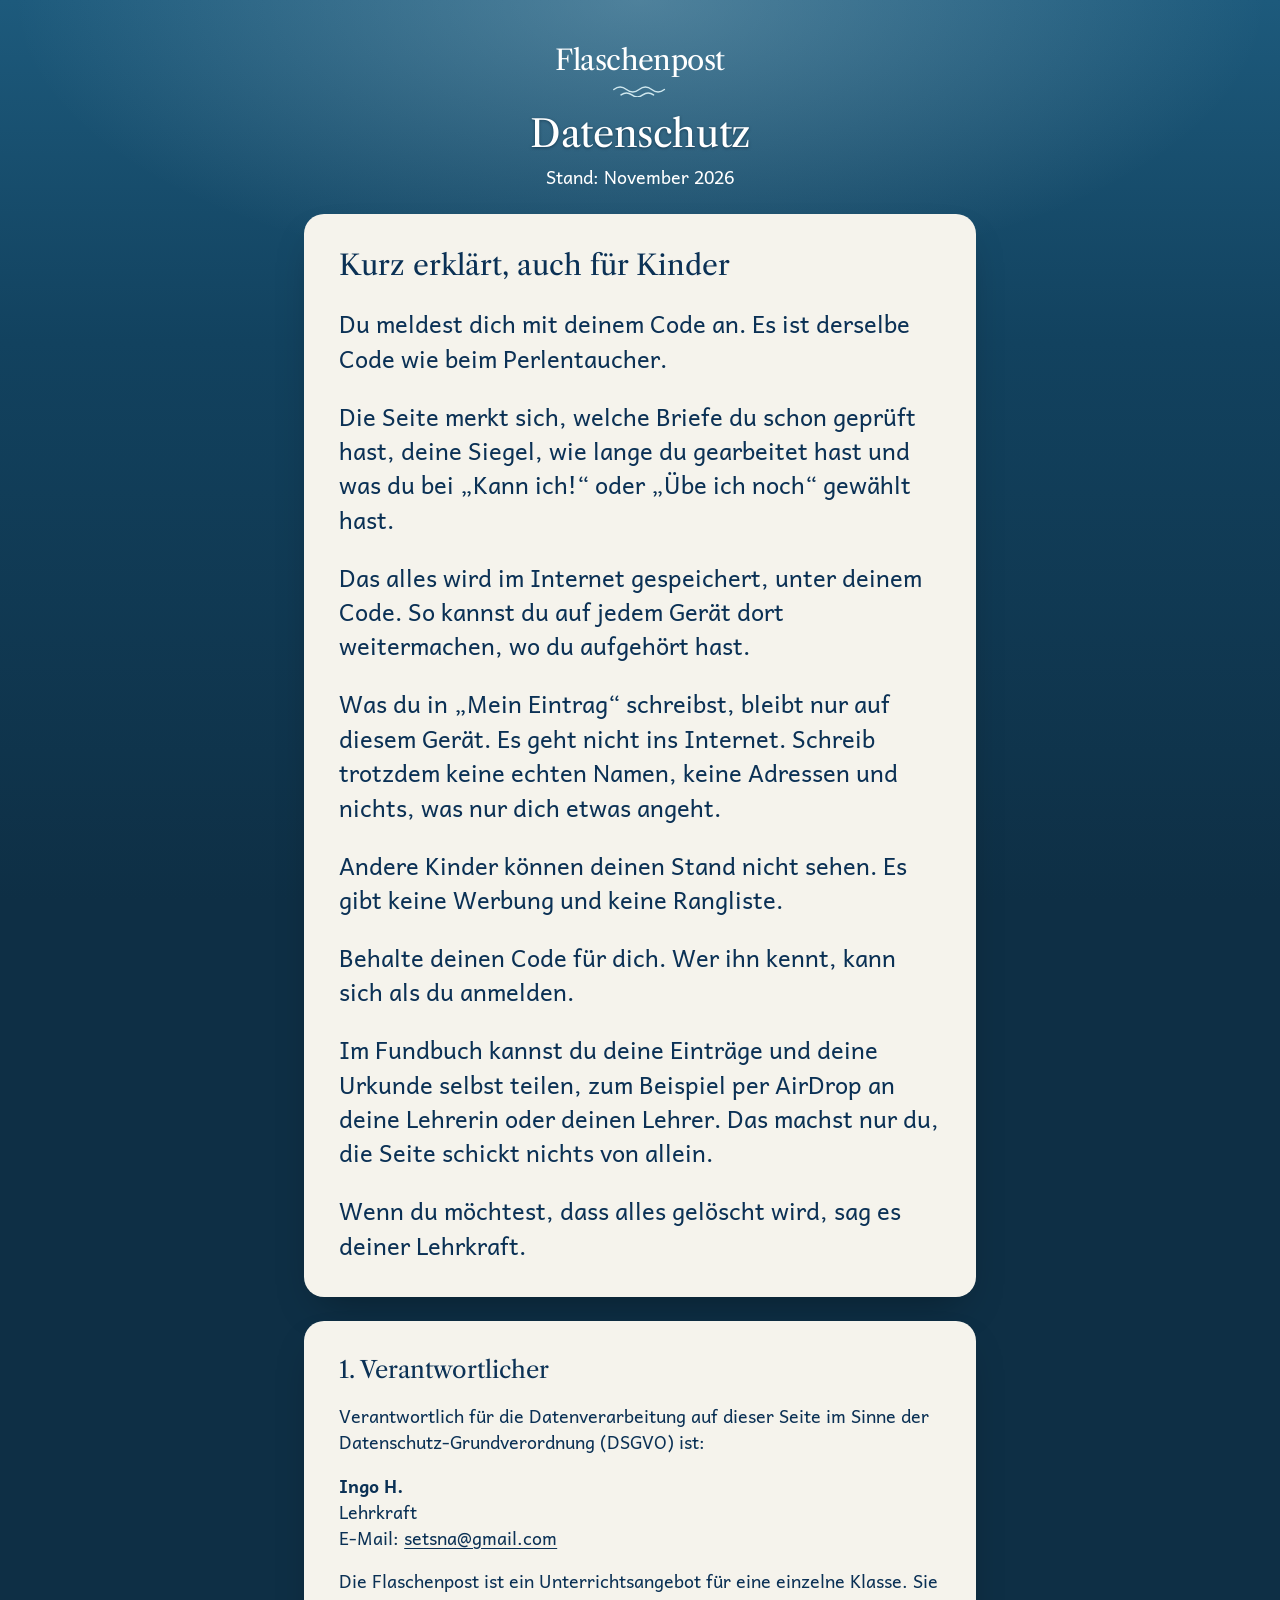
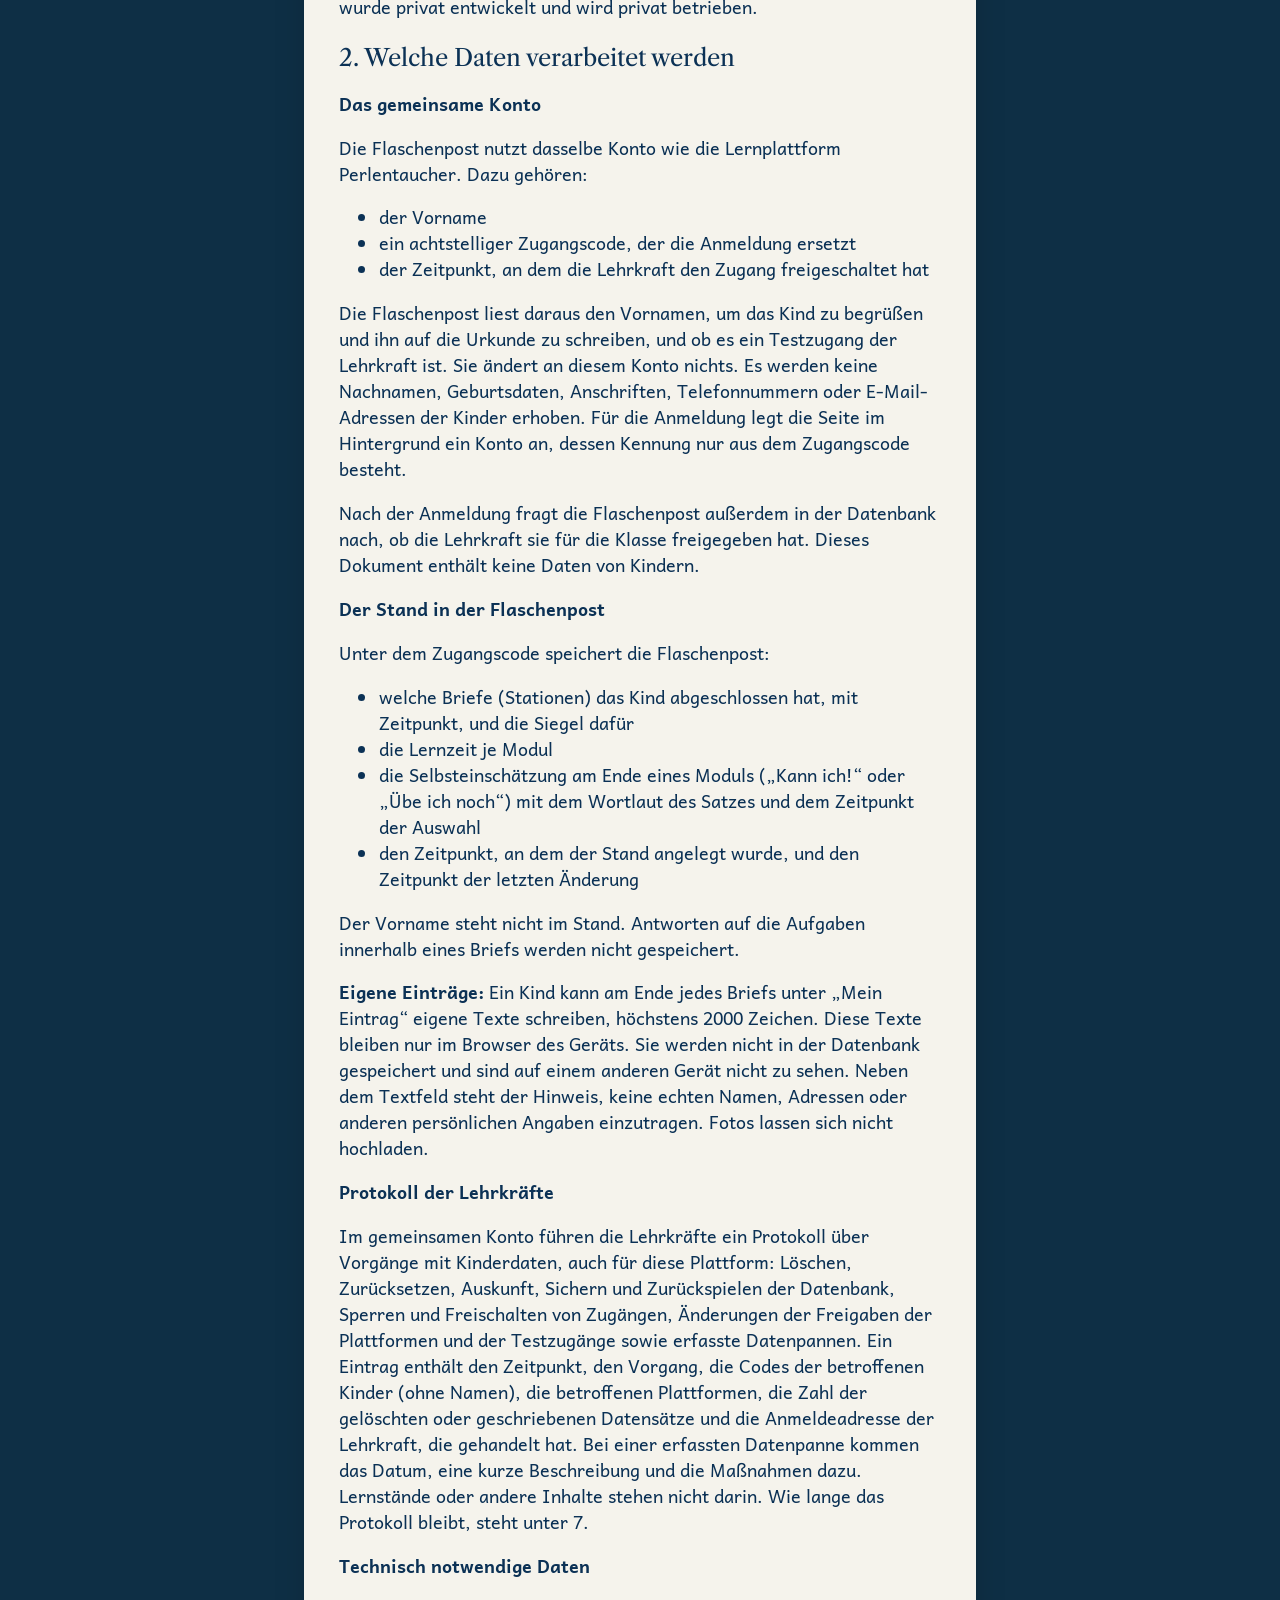
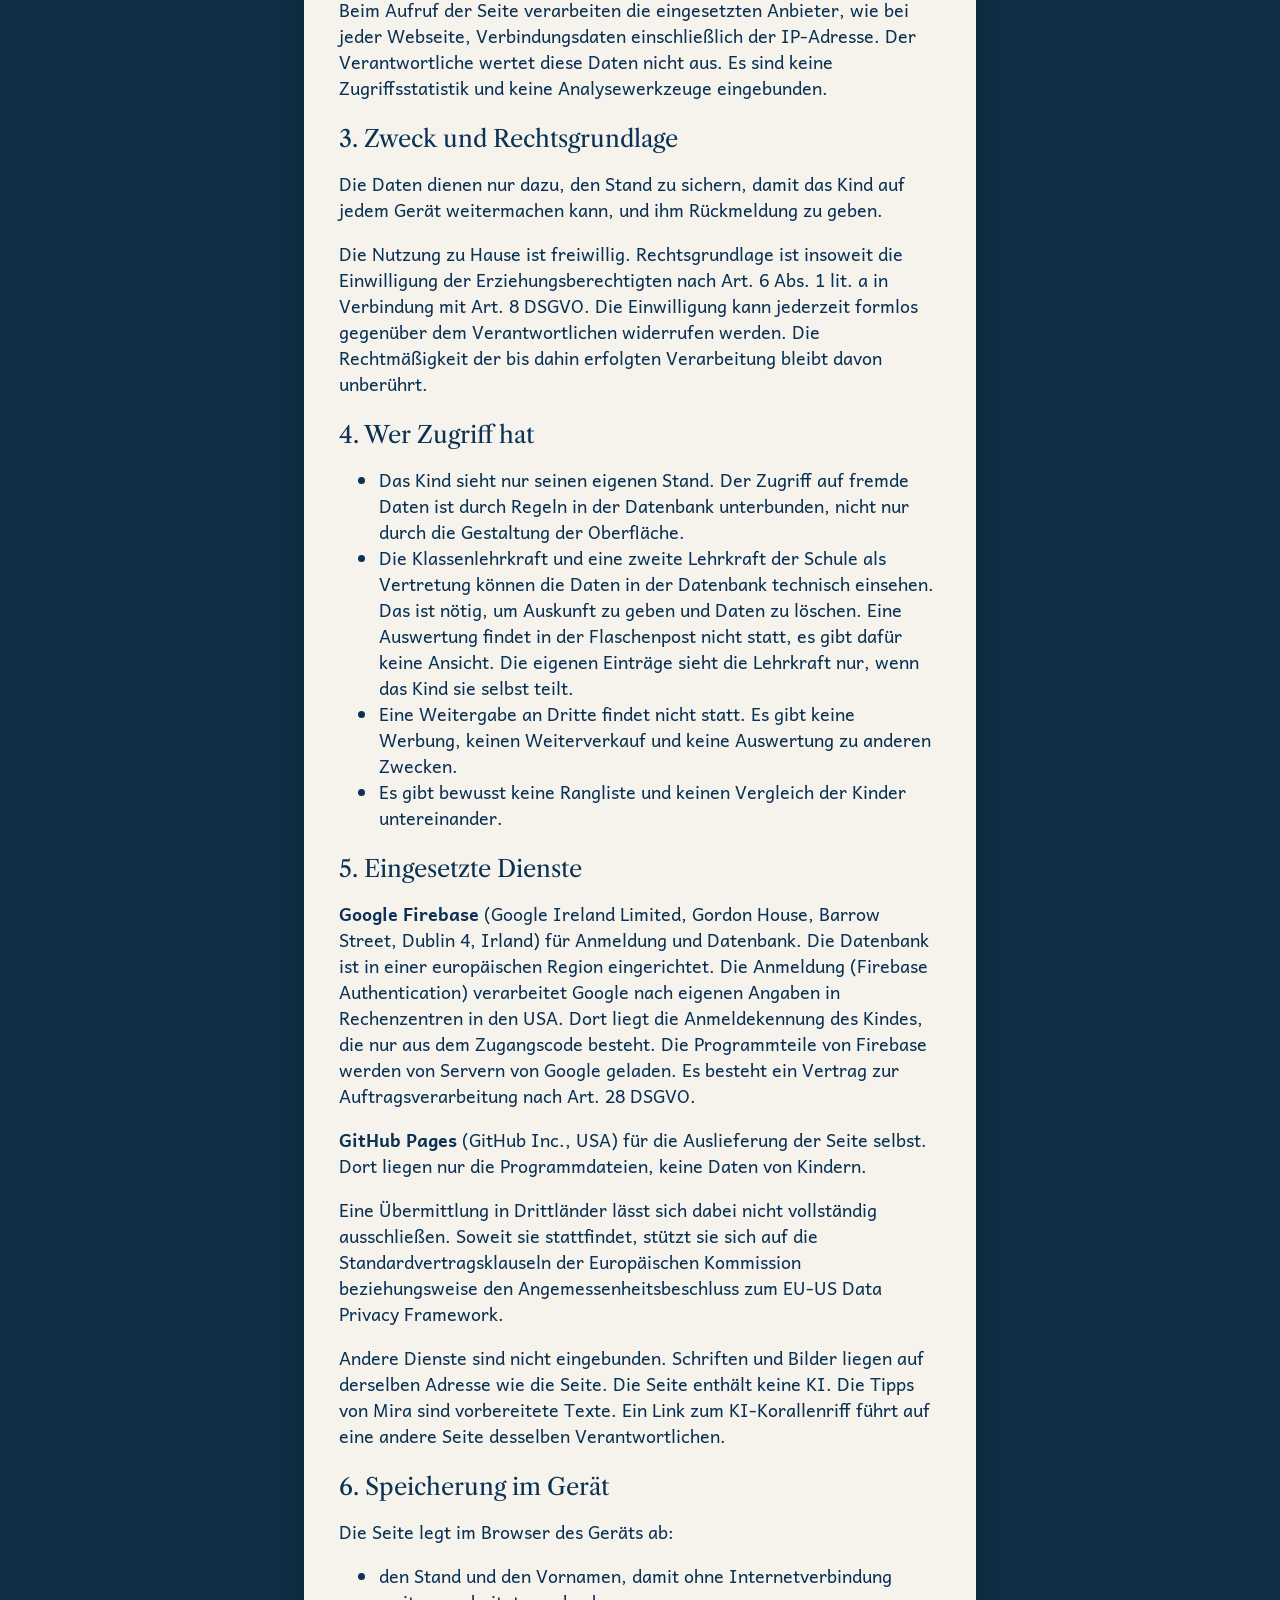
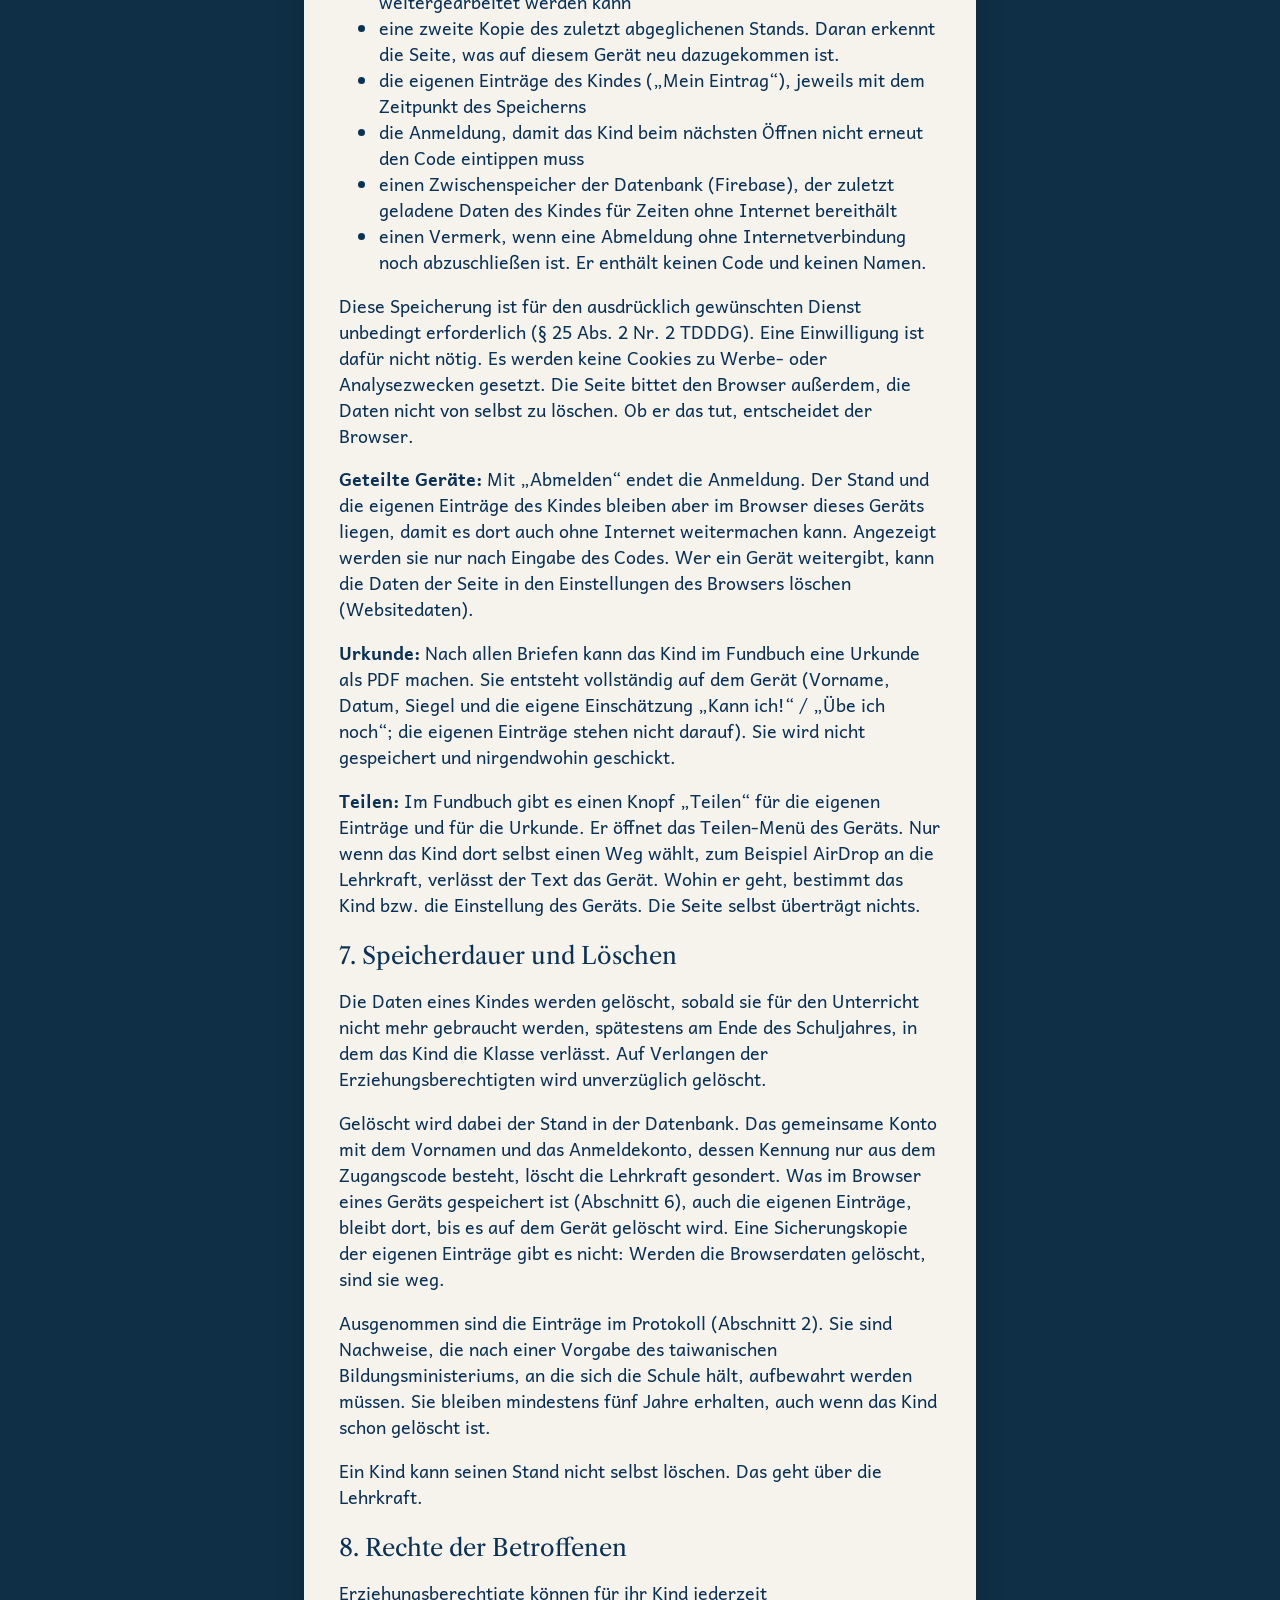
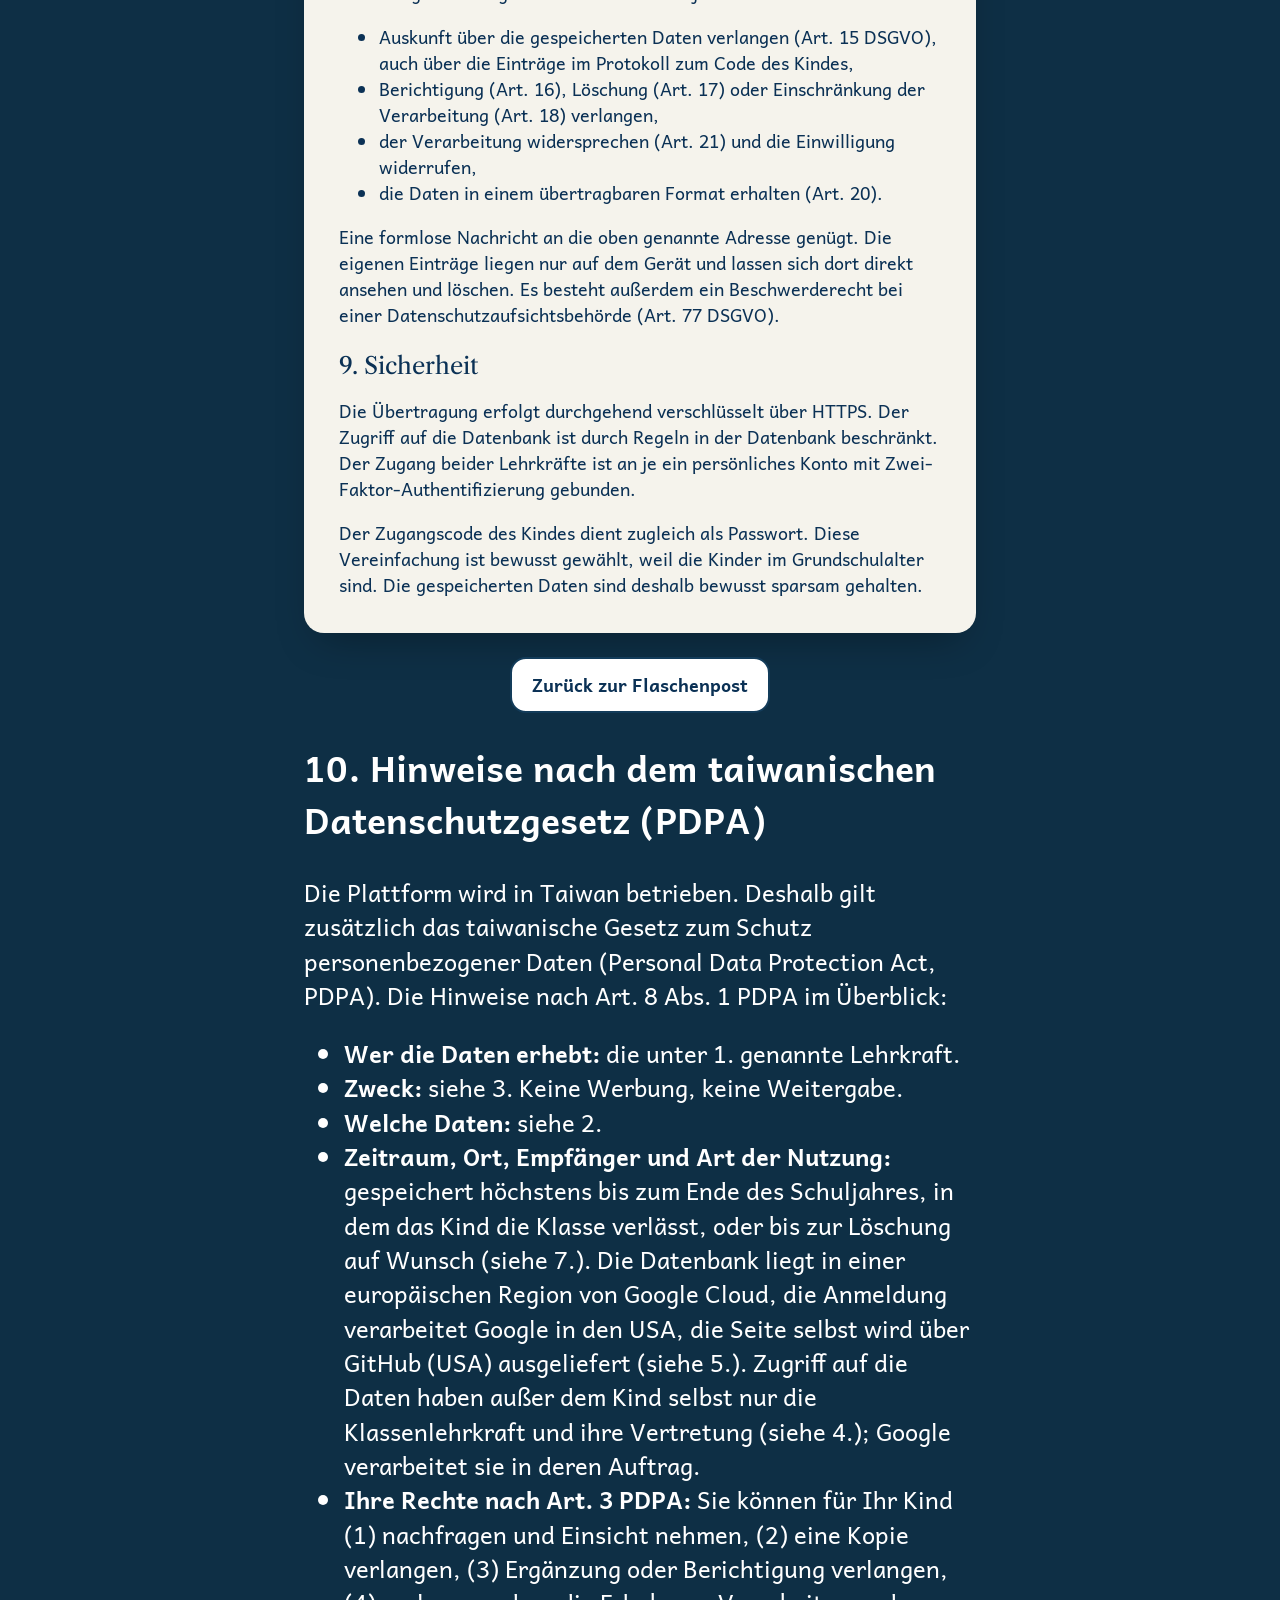
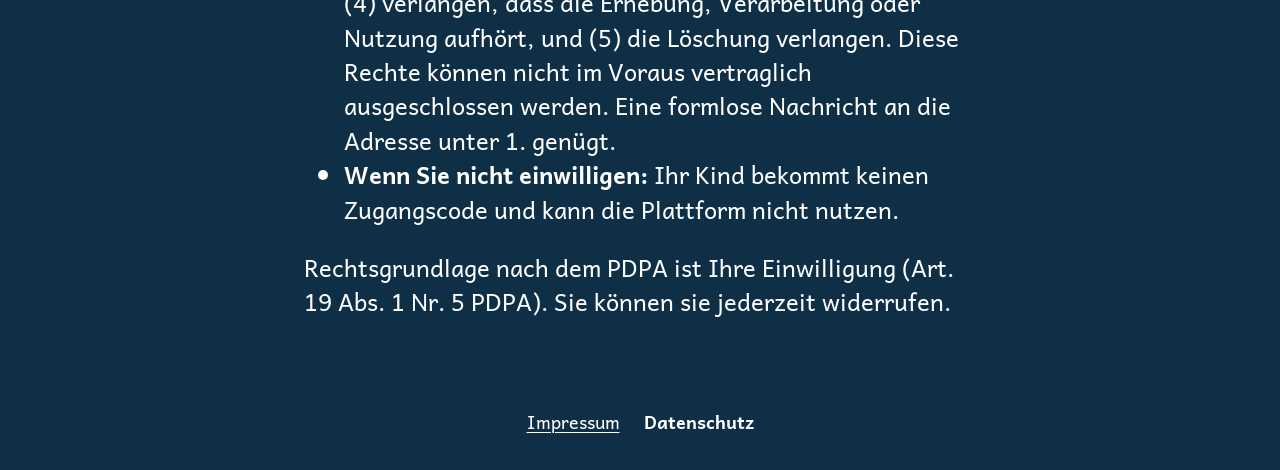
==== commit 9239da03: "Datenschutz: Protokoll der Lehrkräfte und zweite Lehrkraft als Vertretung Co-Authored-By: Claude Opu" ====
--- a/datenschutz.html
+++ b/datenschutz.html
@@ -66,6 +66,9 @@
       <p>Der Vorname steht nicht im Stand. Antworten auf die Aufgaben innerhalb eines Briefs werden nicht gespeichert.</p>
       <p><b>Eigene Einträge:</b> Ein Kind kann am Ende jedes Briefs unter „Mein Eintrag“ eigene Texte schreiben, höchstens 2000 Zeichen. Diese Texte bleiben nur im Browser des Geräts. Sie werden nicht in der Datenbank gespeichert und sind auf einem anderen Gerät nicht zu sehen. Neben dem Textfeld steht der Hinweis, keine echten Namen, Adressen oder anderen persönlichen Angaben einzutragen. Fotos lassen sich nicht hochladen.</p>
 
+      <h3>Protokoll der Lehrkräfte</h3>
+      <p>Im gemeinsamen Konto führen die Lehrkräfte ein Protokoll über Vorgänge mit Kinderdaten, auch für diese Plattform: Löschen, Zurücksetzen, Auskunft, Sichern und Zurückspielen der Datenbank, Sperren und Freischalten von Zugängen, Änderungen der Freigaben der Plattformen und der Testzugänge sowie erfasste Datenpannen. Ein Eintrag enthält den Zeitpunkt, den Vorgang, die Codes der betroffenen Kinder (ohne Namen), die betroffenen Plattformen, die Zahl der gelöschten oder geschriebenen Datensätze und die Anmeldeadresse der Lehrkraft, die gehandelt hat. Bei einer erfassten Datenpanne kommen das Datum, eine kurze Beschreibung und die Maßnahmen dazu. Lernstände oder andere Inhalte stehen nicht darin. Wie lange das Protokoll bleibt, steht unter 7.</p>
+
       <h3>Technisch notwendige Daten</h3>
       <p>Beim Aufruf der Seite verarbeiten die eingesetzten Anbieter, wie bei jeder Webseite, Verbindungsdaten einschließlich der IP-Adresse. Der Verantwortliche wertet diese Daten nicht aus. Es sind keine Zugriffsstatistik und keine Analysewerkzeuge eingebunden.</p>
 
@@ -76,7 +79,7 @@
       <h2>4. Wer Zugriff hat</h2>
       <ul>
         <li>Das Kind sieht nur seinen eigenen Stand. Der Zugriff auf fremde Daten ist durch Regeln in der Datenbank unterbunden, nicht nur durch die Gestaltung der Oberfläche.</li>
-        <li>Die Lehrkraft kann die Daten in der Datenbank technisch einsehen. Das ist nötig, um Auskunft zu geben und Daten zu löschen. Eine Auswertung findet in der Flaschenpost nicht statt, es gibt dafür keine Ansicht. Die eigenen Einträge sieht die Lehrkraft nur, wenn das Kind sie selbst teilt.</li>
+        <li>Die Klassenlehrkraft und eine zweite Lehrkraft der Schule als Vertretung können die Daten in der Datenbank technisch einsehen. Das ist nötig, um Auskunft zu geben und Daten zu löschen. Eine Auswertung findet in der Flaschenpost nicht statt, es gibt dafür keine Ansicht. Die eigenen Einträge sieht die Lehrkraft nur, wenn das Kind sie selbst teilt.</li>
         <li>Eine Weitergabe an Dritte findet nicht statt. Es gibt keine Werbung, keinen Weiterverkauf und keine Auswertung zu anderen Zwecken.</li>
         <li>Es gibt bewusst keine Rangliste und keinen Vergleich der Kinder untereinander.</li>
       </ul>
@@ -105,12 +108,13 @@
       <h2>7. Speicherdauer und Löschen</h2>
       <p>Die Daten eines Kindes werden gelöscht, sobald sie für den Unterricht nicht mehr gebraucht werden, spätestens am Ende des Schuljahres, in dem das Kind die Klasse verlässt. Auf Verlangen der Erziehungsberechtigten wird unverzüglich gelöscht.</p>
       <p>Gelöscht wird dabei der Stand in der Datenbank. Das gemeinsame Konto mit dem Vornamen und das Anmeldekonto, dessen Kennung nur aus dem Zugangscode besteht, löscht die Lehrkraft gesondert. Was im Browser eines Geräts gespeichert ist (Abschnitt 6), auch die eigenen Einträge, bleibt dort, bis es auf dem Gerät gelöscht wird. Eine Sicherungskopie der eigenen Einträge gibt es nicht: Werden die Browserdaten gelöscht, sind sie weg.</p>
+      <p>Ausgenommen sind die Einträge im Protokoll (Abschnitt 2). Sie sind Nachweise, die nach einer Vorgabe des taiwanischen Bildungsministeriums, an die sich die Schule hält, aufbewahrt werden müssen. Sie bleiben mindestens fünf Jahre erhalten, auch wenn das Kind schon gelöscht ist.</p>
       <p>Ein Kind kann seinen Stand nicht selbst löschen. Das geht über die Lehrkraft.</p>
 
       <h2>8. Rechte der Betroffenen</h2>
       <p>Erziehungsberechtigte können für ihr Kind jederzeit</p>
       <ul>
-        <li>Auskunft über die gespeicherten Daten verlangen (Art. 15 DSGVO),</li>
+        <li>Auskunft über die gespeicherten Daten verlangen (Art. 15 DSGVO), auch über die Einträge im Protokoll zum Code des Kindes,</li>
         <li>Berichtigung (Art. 16), Löschung (Art. 17) oder Einschränkung der Verarbeitung (Art. 18) verlangen,</li>
         <li>der Verarbeitung widersprechen (Art. 21) und die Einwilligung widerrufen,</li>
         <li>die Daten in einem übertragbaren Format erhalten (Art. 20).</li>
@@ -118,7 +122,7 @@
       <p>Eine formlose Nachricht an die oben genannte Adresse genügt. Die eigenen Einträge liegen nur auf dem Gerät und lassen sich dort direkt ansehen und löschen. Es besteht außerdem ein Beschwerderecht bei einer Datenschutzaufsichtsbehörde (Art. 77 DSGVO).</p>
 
       <h2>9. Sicherheit</h2>
-      <p>Die Übertragung erfolgt durchgehend verschlüsselt über HTTPS. Der Zugriff auf die Datenbank ist durch Regeln in der Datenbank beschränkt. Der Zugang der Lehrkraft ist an ein persönliches Konto mit Zwei-Faktor-Authentifizierung gebunden.</p>
+      <p>Die Übertragung erfolgt durchgehend verschlüsselt über HTTPS. Der Zugriff auf die Datenbank ist durch Regeln in der Datenbank beschränkt. Der Zugang beider Lehrkräfte ist an je ein persönliches Konto mit Zwei-Faktor-Authentifizierung gebunden.</p>
       <p>Der Zugangscode des Kindes dient zugleich als Passwort. Diese Vereinfachung ist bewusst gewählt, weil die Kinder im Grundschulalter sind. Die gespeicherten Daten sind deshalb bewusst sparsam gehalten.</p>
     </section>
 
@@ -137,8 +141,8 @@
           verlässt, oder bis zur Löschung auf Wunsch (siehe 7.). Die Datenbank
           liegt in einer europäischen Region von Google Cloud, die Anmeldung
           verarbeitet Google in den USA, die Seite selbst wird über GitHub (USA)
-          ausgeliefert (siehe 5.). Zugriff auf die Daten hat außer dem Kind
-          selbst nur die Lehrkraft (siehe 4.); Google verarbeitet sie in ihrem Auftrag.</li>
+          ausgeliefert (siehe 5.). Zugriff auf die Daten haben außer dem Kind
+          selbst nur die Klassenlehrkraft und ihre Vertretung (siehe 4.); Google verarbeitet sie in deren Auftrag.</li>
         <li><b>Ihre Rechte nach Art. 3 PDPA:</b> Sie können für Ihr Kind
           (1) nachfragen und Einsicht nehmen, (2) eine Kopie verlangen,
           (3) Ergänzung oder Berichtigung verlangen, (4) verlangen, dass die
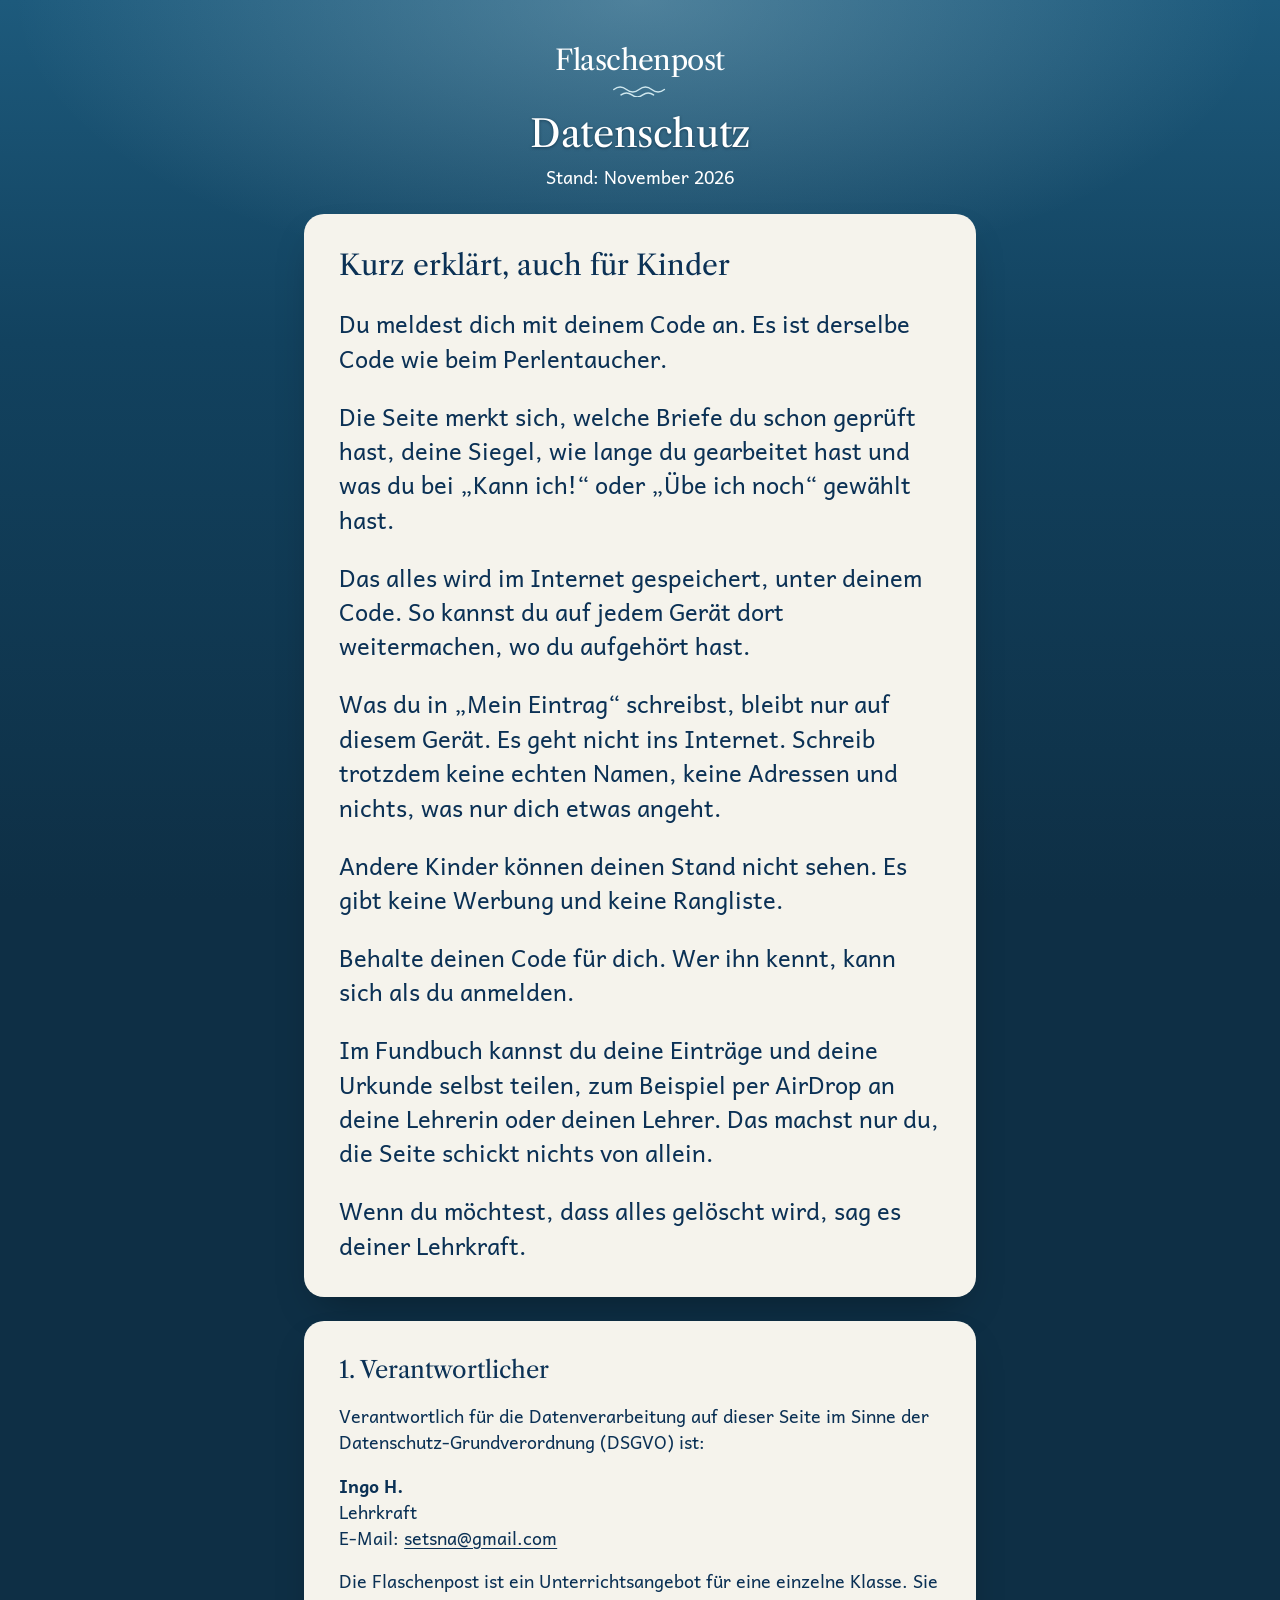
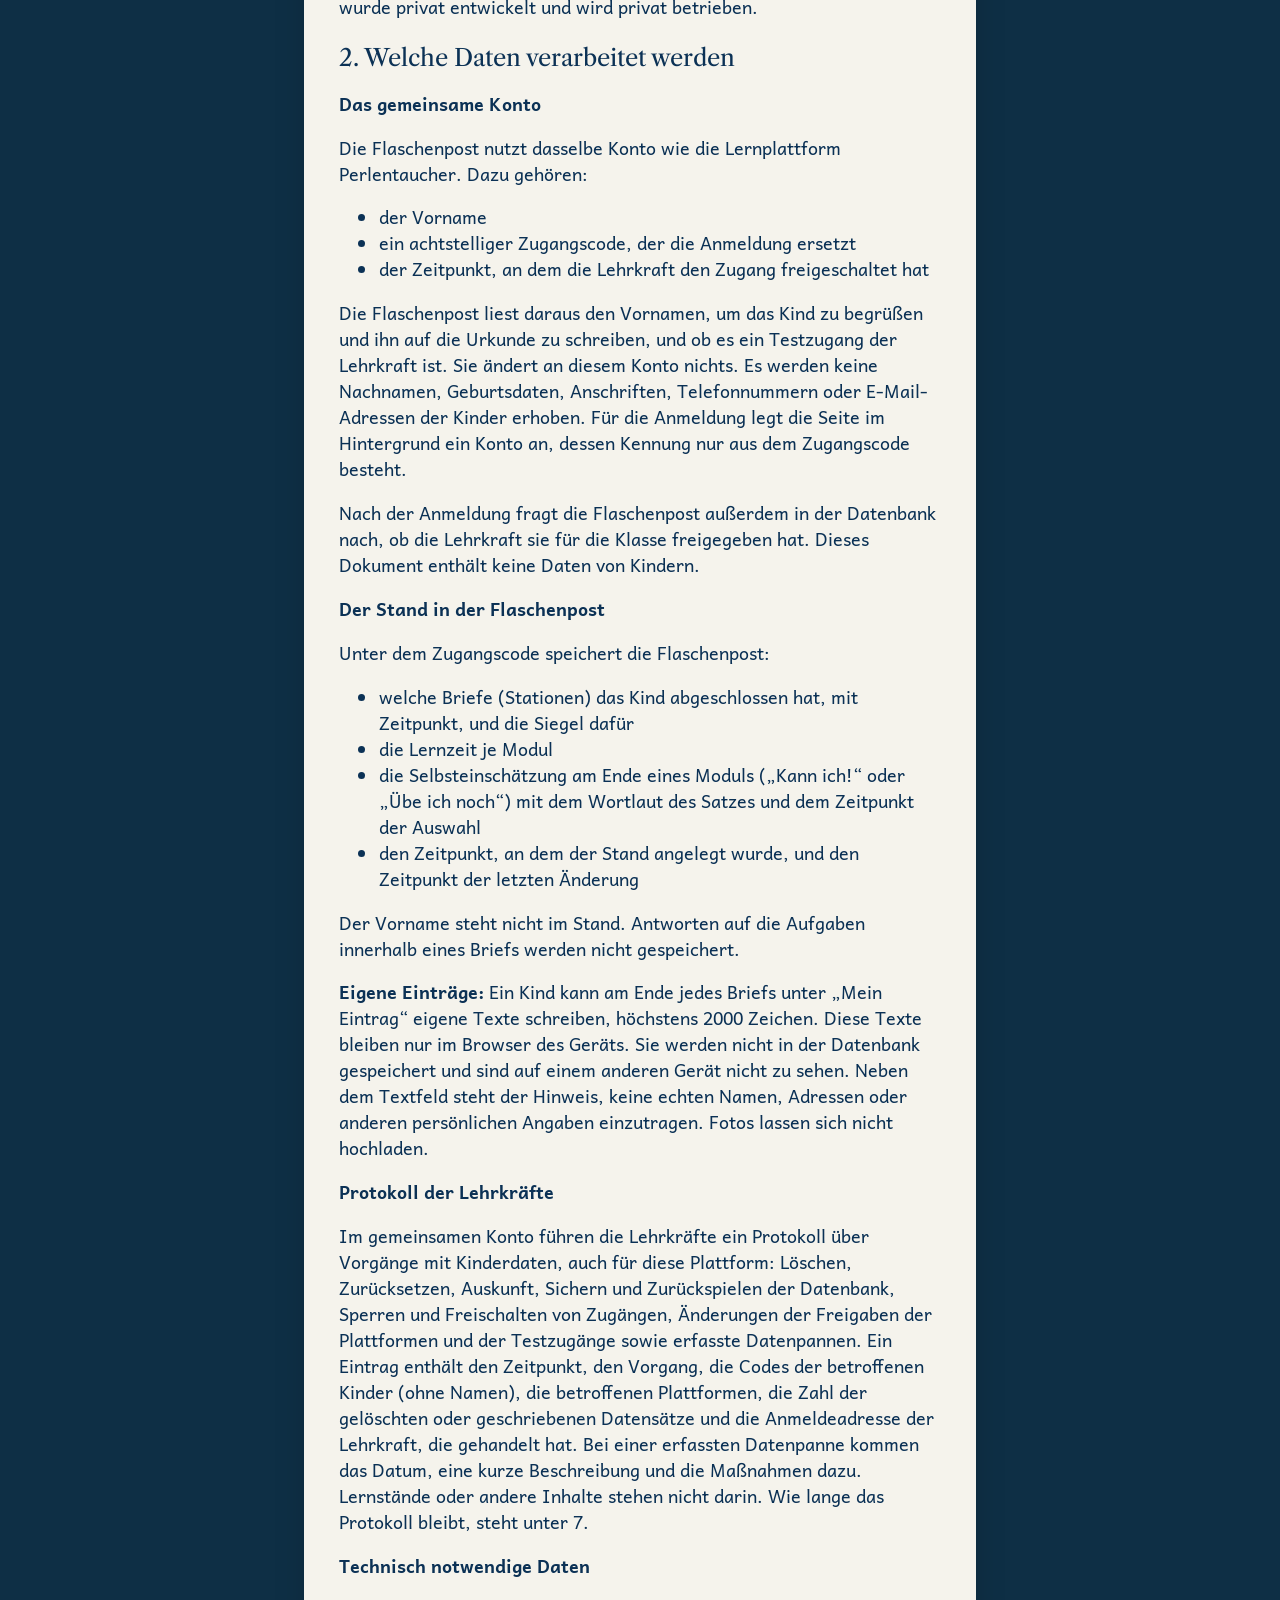
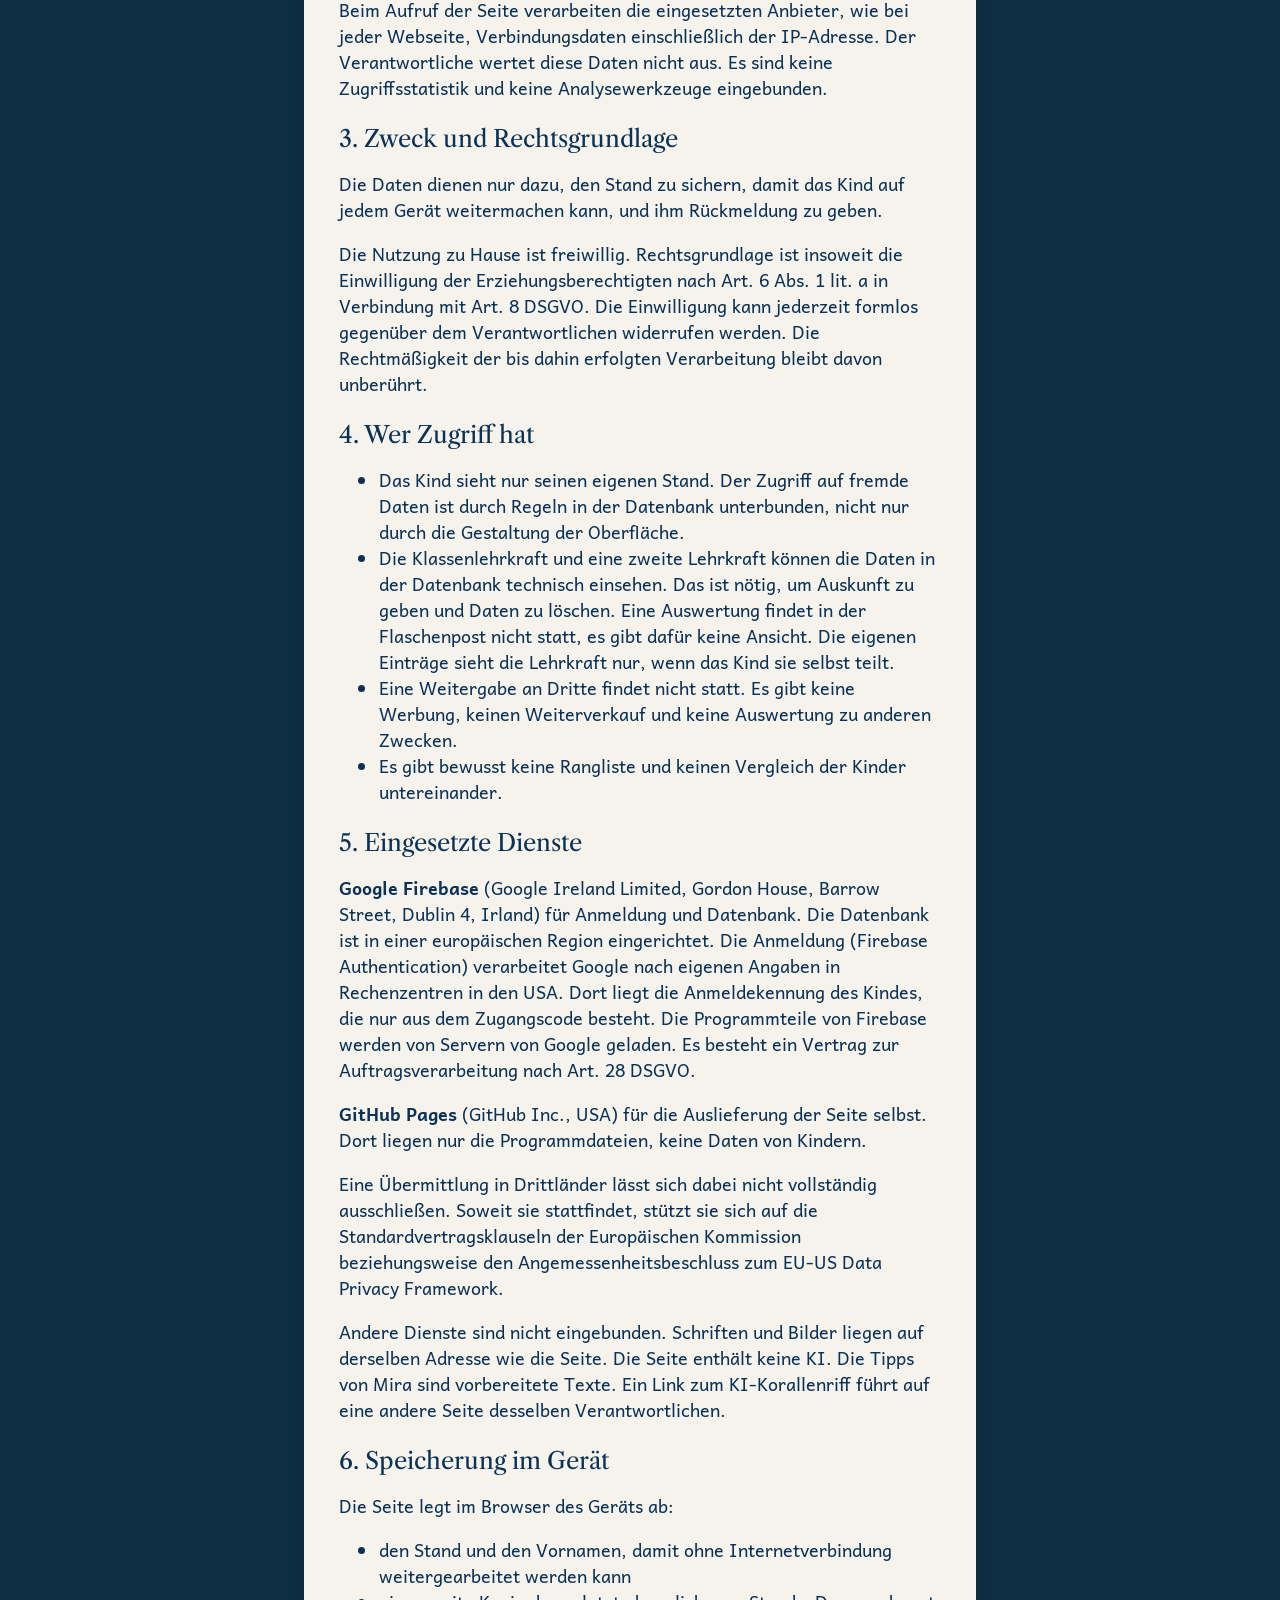
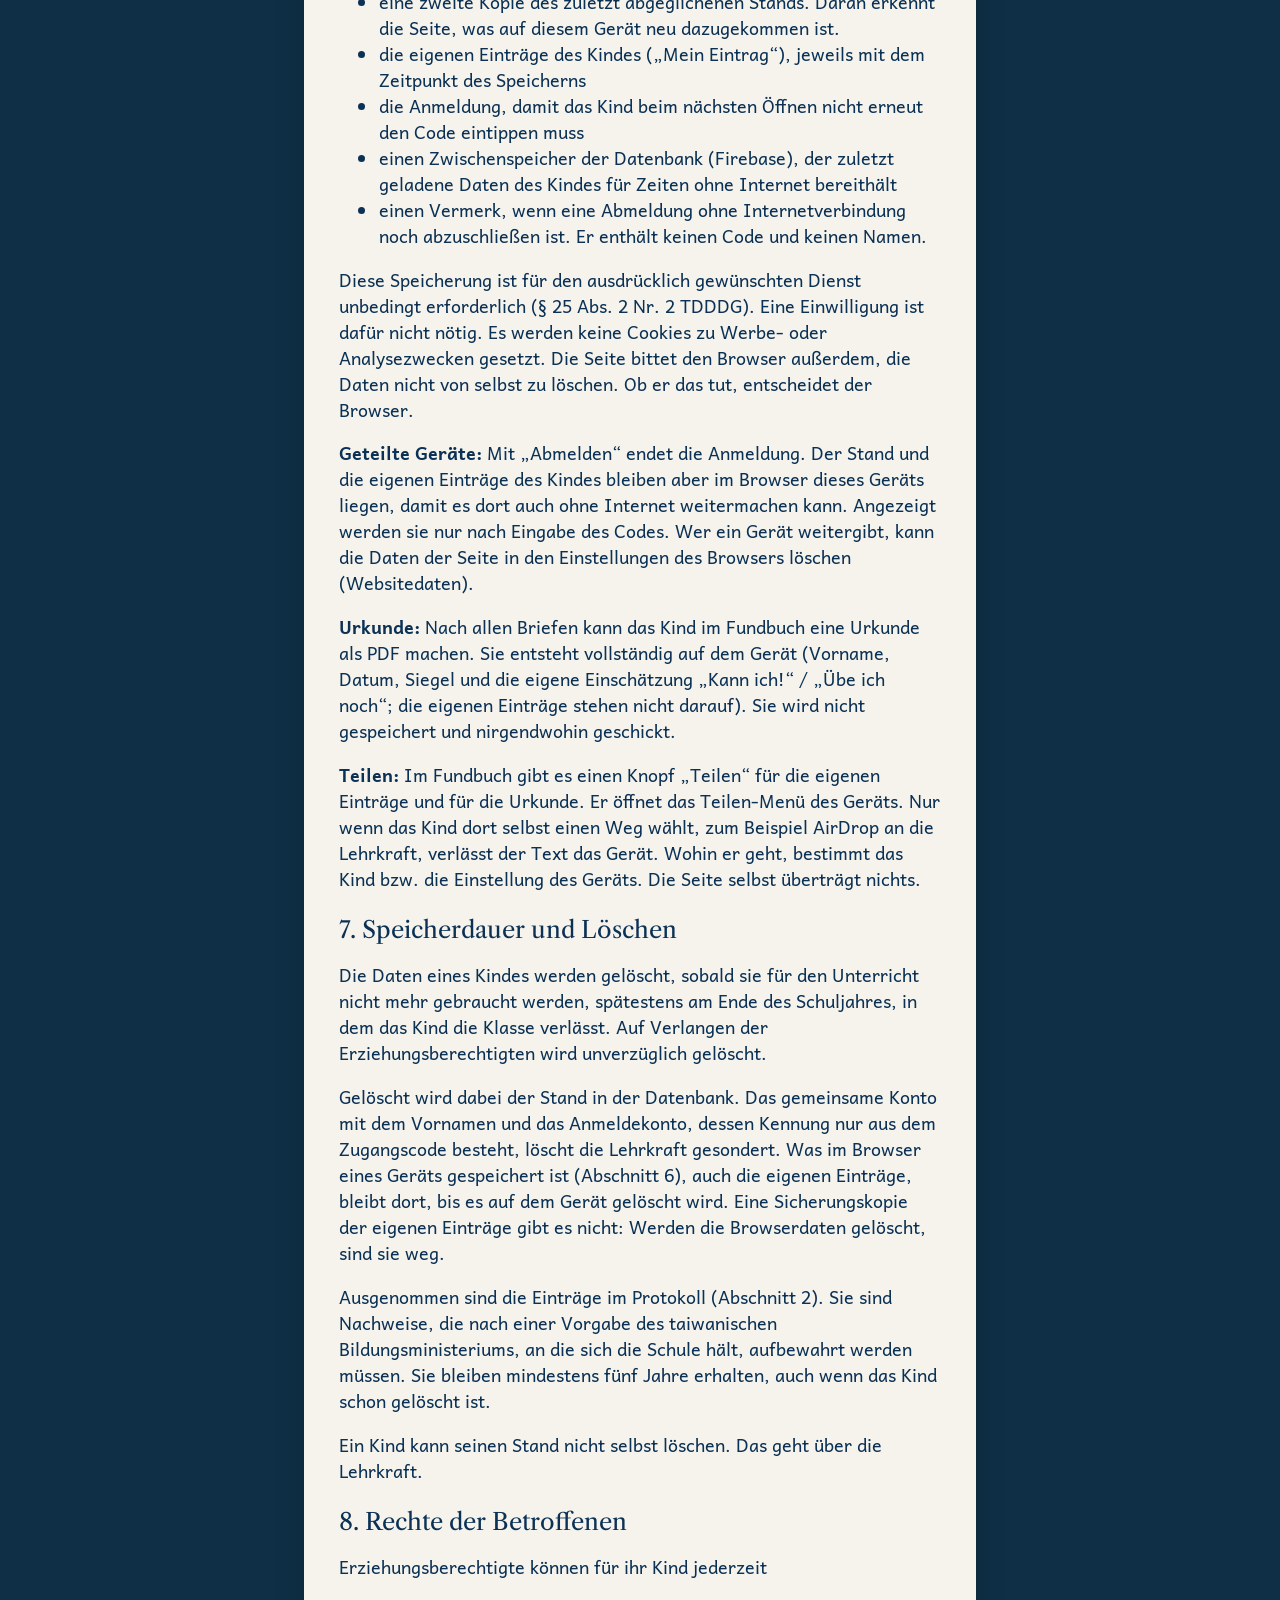
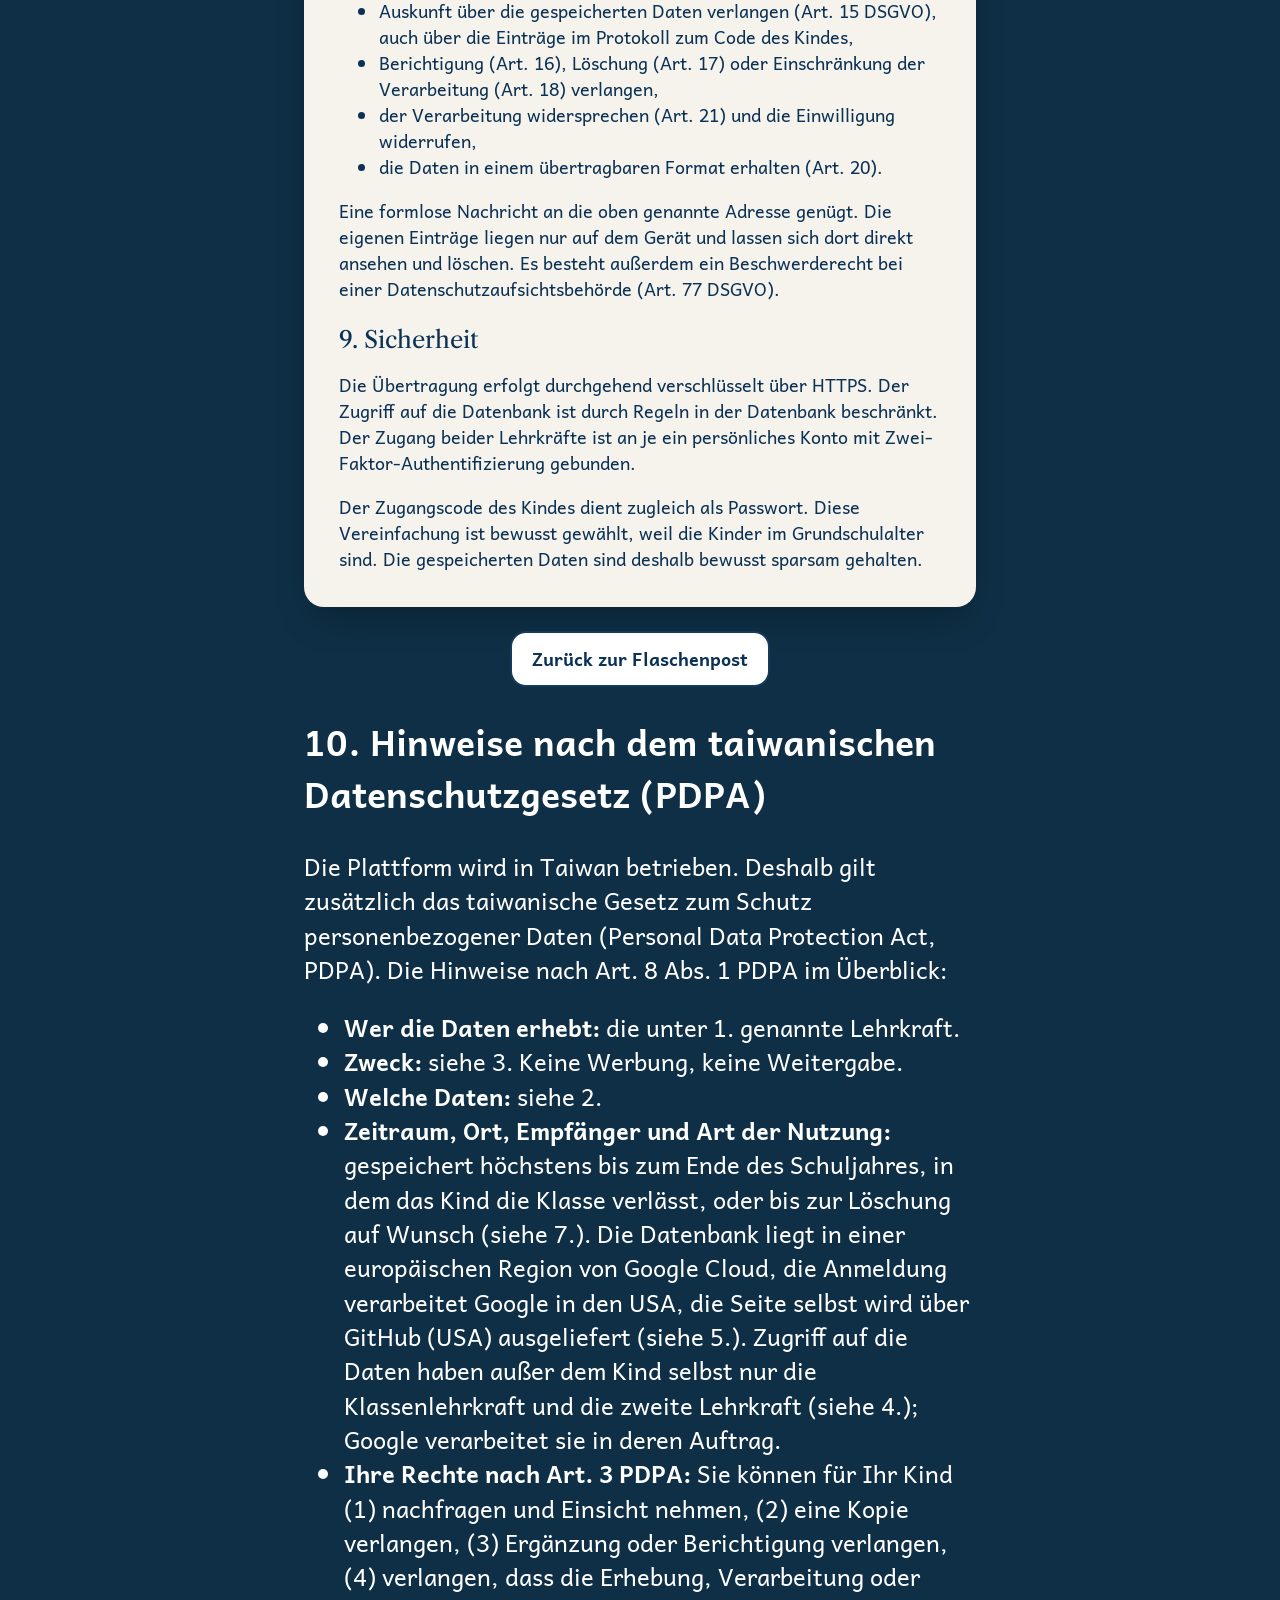
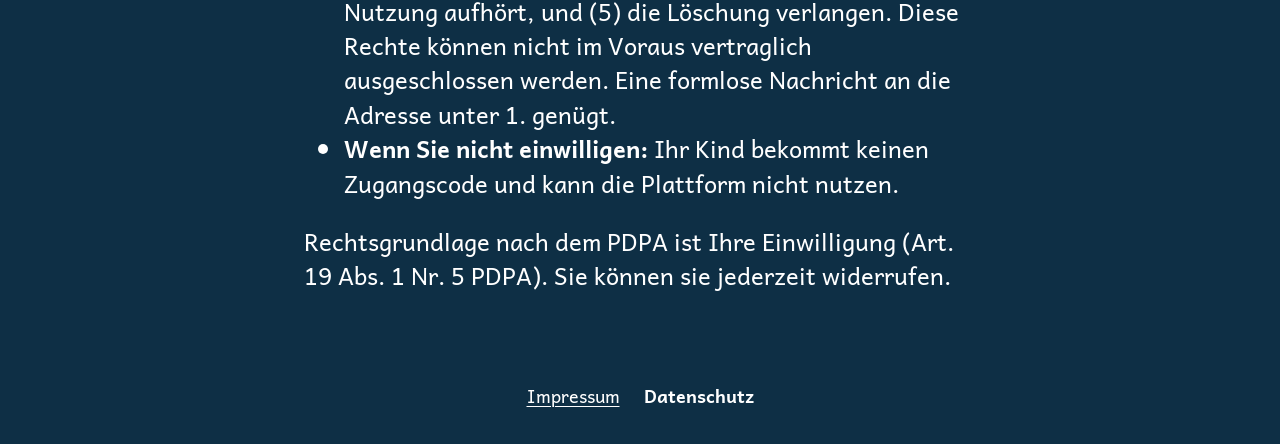
==== commit 75686d6c: "Datenschutz: nur „zweite Lehrkraft“ statt „Vertretung“ Co-Authored-By: Claude Opus 5.5 <noreply@anth" ====
--- a/datenschutz.html
+++ b/datenschutz.html
@@ -79,7 +79,7 @@
       <h2>4. Wer Zugriff hat</h2>
       <ul>
         <li>Das Kind sieht nur seinen eigenen Stand. Der Zugriff auf fremde Daten ist durch Regeln in der Datenbank unterbunden, nicht nur durch die Gestaltung der Oberfläche.</li>
-        <li>Die Klassenlehrkraft und eine zweite Lehrkraft der Schule als Vertretung können die Daten in der Datenbank technisch einsehen. Das ist nötig, um Auskunft zu geben und Daten zu löschen. Eine Auswertung findet in der Flaschenpost nicht statt, es gibt dafür keine Ansicht. Die eigenen Einträge sieht die Lehrkraft nur, wenn das Kind sie selbst teilt.</li>
+        <li>Die Klassenlehrkraft und eine zweite Lehrkraft können die Daten in der Datenbank technisch einsehen. Das ist nötig, um Auskunft zu geben und Daten zu löschen. Eine Auswertung findet in der Flaschenpost nicht statt, es gibt dafür keine Ansicht. Die eigenen Einträge sieht die Lehrkraft nur, wenn das Kind sie selbst teilt.</li>
         <li>Eine Weitergabe an Dritte findet nicht statt. Es gibt keine Werbung, keinen Weiterverkauf und keine Auswertung zu anderen Zwecken.</li>
         <li>Es gibt bewusst keine Rangliste und keinen Vergleich der Kinder untereinander.</li>
       </ul>
@@ -142,7 +142,7 @@
           liegt in einer europäischen Region von Google Cloud, die Anmeldung
           verarbeitet Google in den USA, die Seite selbst wird über GitHub (USA)
           ausgeliefert (siehe 5.). Zugriff auf die Daten haben außer dem Kind
-          selbst nur die Klassenlehrkraft und ihre Vertretung (siehe 4.); Google verarbeitet sie in deren Auftrag.</li>
+          selbst nur die Klassenlehrkraft und die zweite Lehrkraft (siehe 4.); Google verarbeitet sie in deren Auftrag.</li>
         <li><b>Ihre Rechte nach Art. 3 PDPA:</b> Sie können für Ihr Kind
           (1) nachfragen und Einsicht nehmen, (2) eine Kopie verlangen,
           (3) Ergänzung oder Berichtigung verlangen, (4) verlangen, dass die
